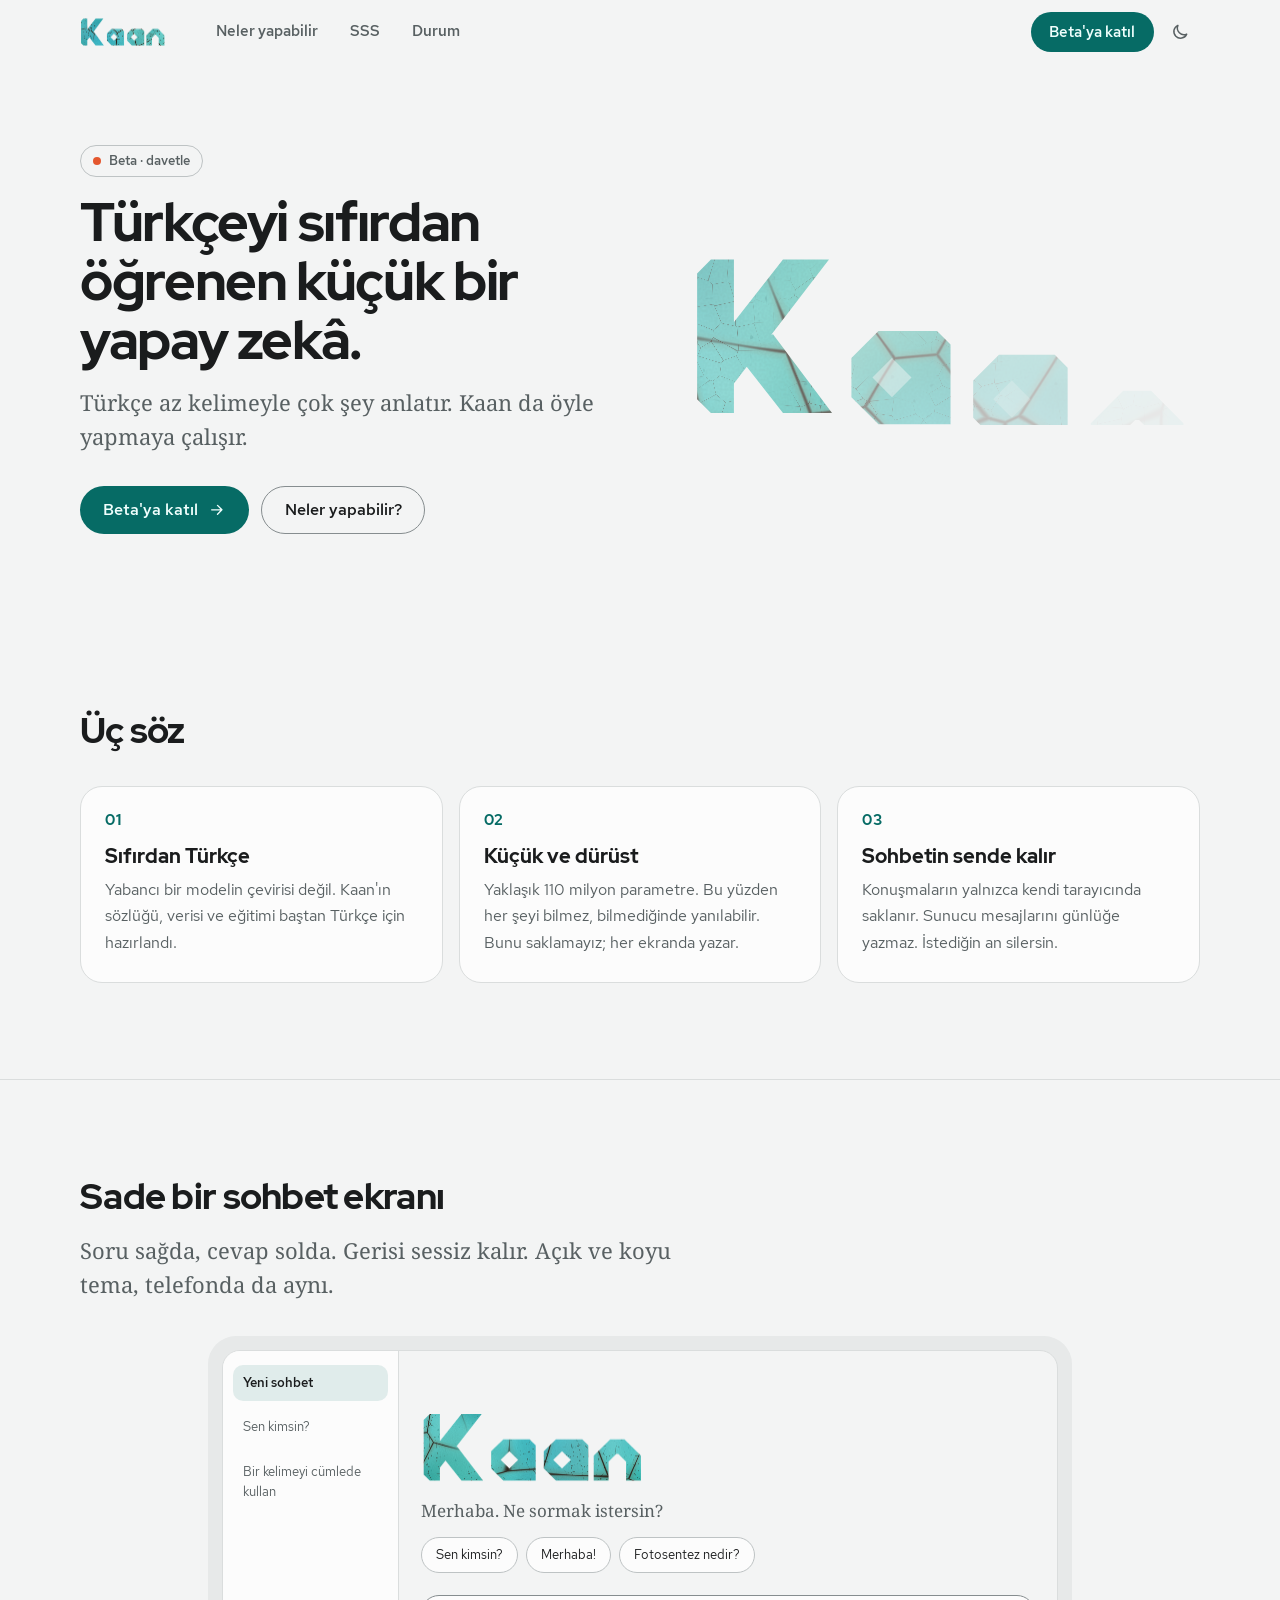
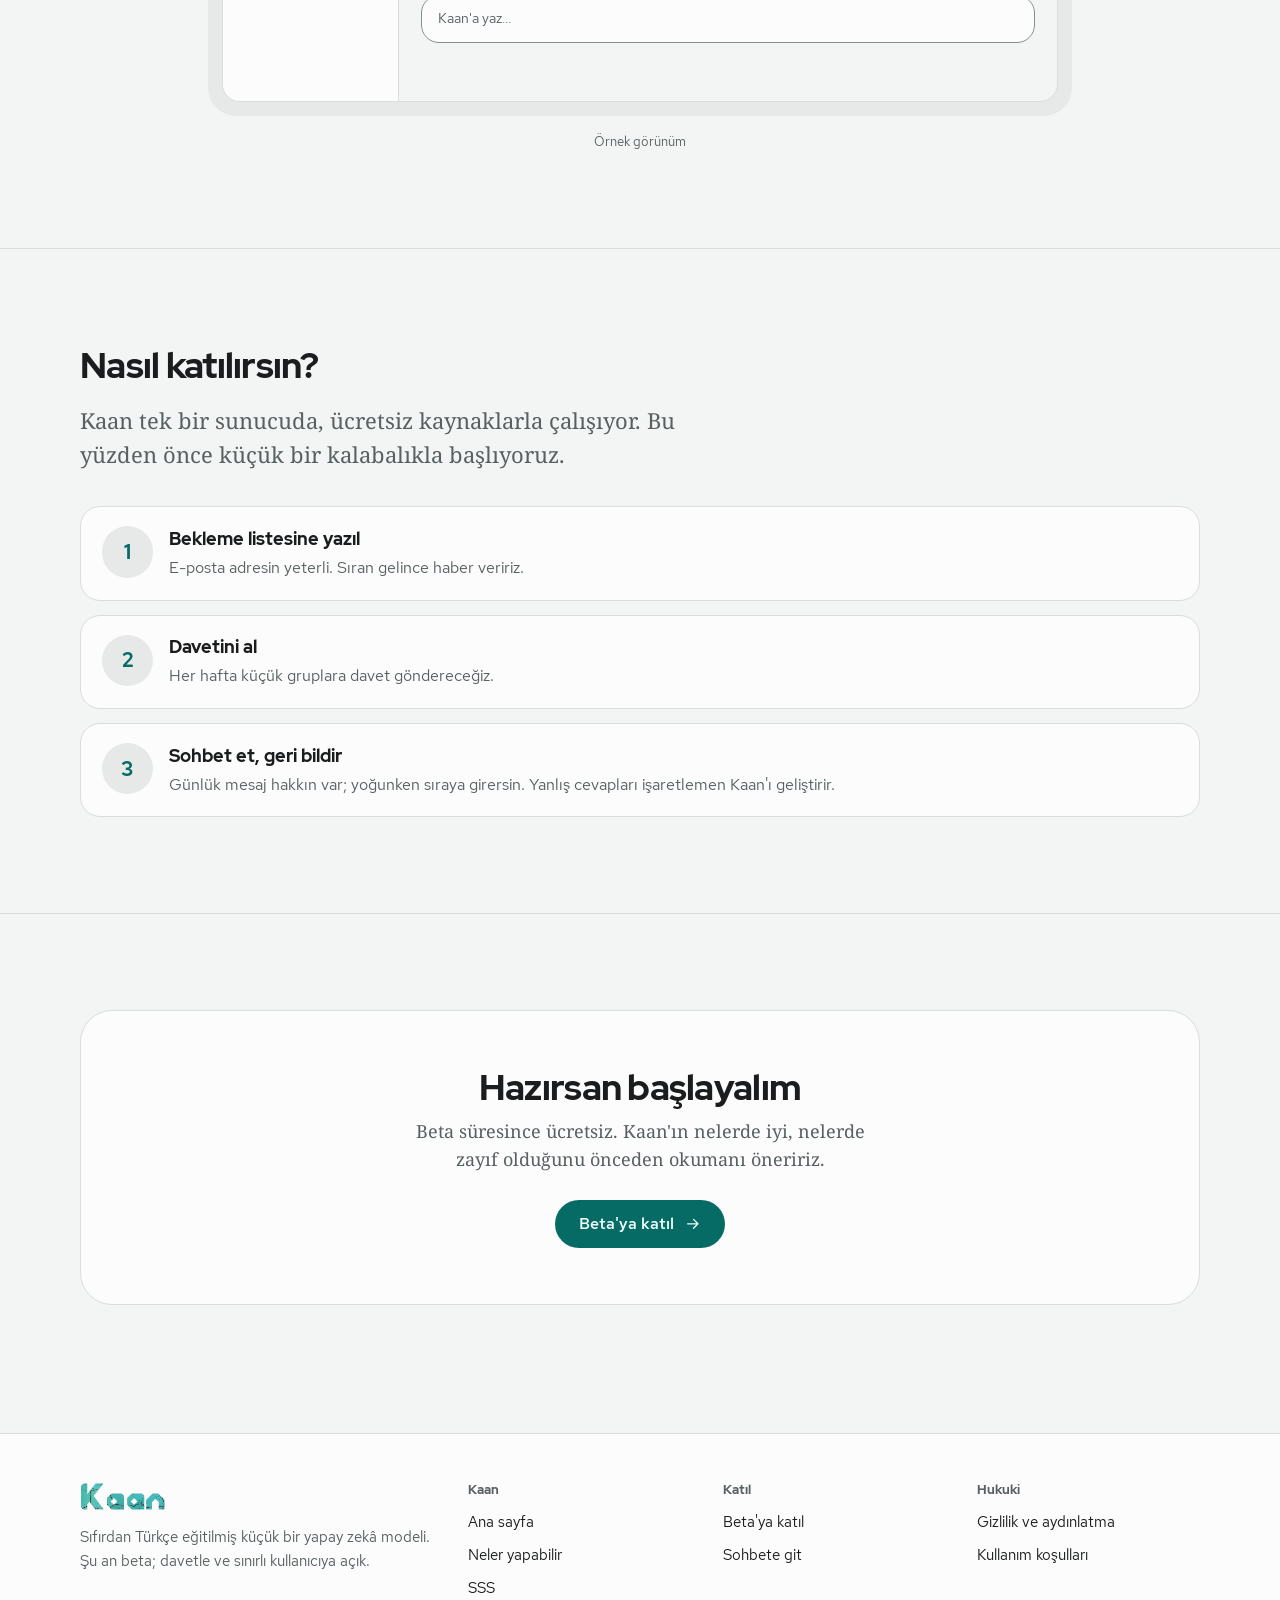
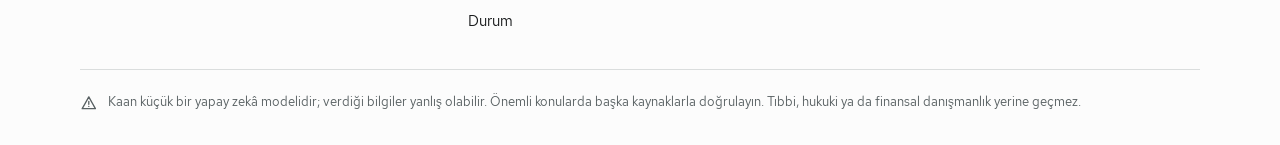
==== index.html @ 2fd599f1 "Kaan tanıtım sitesi: ilk yayın (beta)" ====
<!doctype html>
<html lang="tr" data-tema="sistem">
<head>
  <meta charset="utf-8">
  <meta http-equiv="Content-Security-Policy" content="default-src 'self'; connect-src 'self'; img-src 'self' data:; style-src 'self' 'unsafe-inline'">
  <meta name="viewport" content="width=device-width, initial-scale=1, viewport-fit=cover">
  <meta name="color-scheme" content="light dark">
  <meta name="description" content="Kaan: sıfırdan Türkçe eğitilmiş küçük bir yapay zekâ modeli. Şu an beta; davetle ve sınırlı kullanıcıya açık.">
  <title>Kaan — Türkçe yapay zekâ (beta)</title>
  <link rel="icon" href="favicon.svg" type="image/svg+xml">
  <meta name="theme-color" content="#F3F4F4" media="(prefers-color-scheme: light)">
  <meta name="theme-color" content="#17181A" media="(prefers-color-scheme: dark)">
  <link rel="stylesheet" href="yazi.css?v=20261015094214">
  <link rel="stylesheet" href="tokenlar.css?v=20261015094214">
  <link rel="stylesheet" href="taban.css?v=20261015094214">
  <link rel="stylesheet" href="bilesenler.css?v=20261015094214">
  <link rel="stylesheet" href="hareket.css?v=20261015094214">
  <link rel="stylesheet" href="site.css?v=20261015094214">
  <script src="tema-erken.js?v=20261015094214"></script>
  <script type="module" src="site.js?v=20261015094214"></script>
</head>
<body data-sayfa="ana">
  <svg width="0" height="0" style="position:absolute" aria-hidden="true" focusable="false">
    <defs>
      <symbol id="i-ay" viewBox="0 0 24 24"><path d="M20 14.5A8 8 0 0 1 9.5 4a8 8 0 1 0 10.5 10.5z"/></symbol>
      <symbol id="i-gun" viewBox="0 0 24 24"><circle cx="12" cy="12" r="4"/><path d="M12 3v2M12 19v2M3 12h2M19 12h2M5.6 5.6l1.4 1.4M17 17l1.4 1.4M18.4 5.6L17 7M7 17l-1.4 1.4"/></symbol>
      <symbol id="i-menu" viewBox="0 0 24 24"><path d="M4 7h16M4 12h16M4 17h16"/></symbol>
      <symbol id="i-tik" viewBox="0 0 24 24"><path d="M5 12.5l4.5 4.5L19 7.5"/></symbol>
      <symbol id="i-ok" viewBox="0 0 24 24"><path d="M5 12h14M13 6l6 6-6 6"/></symbol>
      <symbol id="i-uyari" viewBox="0 0 24 24"><path d="M12 4l9 16H3z"/><path d="M12 10v4M12 17h.01"/></symbol>
      <symbol id="i-bilgi" viewBox="0 0 24 24"><circle cx="12" cy="12" r="9"/><path d="M12 11v5M12 8h.01"/></symbol>
    </defs>
  </svg>
  <a class="atla" href="#icerik">İçeriğe geç</a>

  <header class="site-ust" id="site_ust">
    <div class="site-ic site-ust-ic">
      <a class="site-marka" href="./" aria-label="Kaan — ana sayfa"><span id="marka_yazi" class="site-marka-yazi"></span></a>
      <nav class="site-nav" aria-label="Ana gezinme">
        <a href="sinirlar.html">Neler yapabilir</a>
        <a href="sss.html">SSS</a>
        <a href="durum.html">Durum</a>
      </nav>
      <div class="site-sag">
        <a class="dugme dugme-kucuk" href="beta.html">Beta'ya katıl</a>
        <button type="button" class="simge-dugme" id="tema_dugme" aria-label="Temayı değiştir" title="Temayı değiştir">
          <svg class="simge tema-ay" aria-hidden="true"><use href="#i-ay"/></svg>
          <svg class="simge tema-gun" aria-hidden="true"><use href="#i-gun"/></svg>
        </button>
        <button type="button" class="simge-dugme site-menu-dugme" id="site_menu" aria-label="Menü" aria-haspopup="menu" aria-expanded="false"><svg class="simge" aria-hidden="true"><use href="#i-menu"/></svg></button>
      </div>
    </div>
  </header>

  <main id="icerik" class="site-ana">
    <section class="kahraman">
      <div class="site-ic kahraman-ic">
        <div class="kahraman-metin">
          <span class="ust-etiket"><span class="nokta"></span>Beta · davetle</span>
          <h1 class="buyuk">Türkçeyi sıfırdan öğrenen küçük bir yapay zekâ.</h1>
          <p class="giris">Türkçe az kelimeyle çok şey anlatır. Kaan da öyle yapmaya çalışır.</p>
          <div class="kahraman-dugmeler">
            <a class="dugme" href="beta.html">Beta'ya katıl <svg class="simge" aria-hidden="true"><use href="#i-ok"/></svg></a>
            <a class="dugme dugme-cerceve" href="sinirlar.html">Neler yapabilir?</a>
          </div>
          <p class="durum-hap" id="durum_hap" hidden><span class="durum-nokta" data-durum="hazir"></span><span></span></p>
        </div>
        <div class="kahraman-logo" id="kahraman_logo"></div>
      </div>
    </section>

    <section class="bolum" aria-labelledby="sozler">
      <div class="site-ic">
        <div class="bolum-baslik gizli-basla"><h2 class="orta" id="sozler">Üç söz</h2></div>
        <div class="kart-izgara">
          <article class="kart gizli-basla"><span class="kart-no">01</span><h3>Sıfırdan Türkçe</h3><p>Yabancı bir modelin çevirisi değil. Kaan'ın sözlüğü, verisi ve eğitimi baştan Türkçe için hazırlandı.</p></article>
          <article class="kart gizli-basla"><span class="kart-no">02</span><h3>Küçük ve dürüst</h3><p>Yaklaşık 110 milyon parametre. Bu yüzden her şeyi bilmez, bilmediğinde yanılabilir. Bunu saklamayız; her ekranda yazar.</p></article>
          <article class="kart gizli-basla"><span class="kart-no">03</span><h3>Sohbetin sende kalır</h3><p>Konuşmaların yalnızca kendi tarayıcında saklanır. Sunucu mesajlarını günlüğe yazmaz. İstediğin an silersin.</p></article>
        </div>
      </div>
    </section>

    <section class="bolum" aria-labelledby="gorunum">
      <div class="site-ic">
        <div class="bolum-baslik gizli-basla"><h2 class="orta" id="gorunum">Sade bir sohbet ekranı</h2><p class="giris">Soru sağda, cevap solda. Gerisi sessiz kalır. Açık ve koyu tema, telefonda da aynı.</p></div>
        <div class="onizleme gizli-basla" role="img" aria-label="Kaan uygulamasının açılış ekranı: Kaan yazısı, 'Merhaba. Ne sormak istersin?' ve örnek sorular">
          <div class="onizleme-ic" aria-hidden="true">
            <div class="onizleme-yan"><span class="secili">Yeni sohbet</span><span>Sen kimsin?</span><span>Bir kelimeyi cümlede kullan</span></div>
            <div class="onizleme-ana">
              <div class="onizleme-logo" id="onizleme_logo"></div>
              <p>Merhaba. Ne sormak istersin?</p>
              <div class="cip-sira"><span class="cip">Sen kimsin?</span><span class="cip">Merhaba!</span><span class="cip">Fotosentez nedir?</span></div>
              <div class="onizleme-yazi">Kaan'a yaz…</div>
            </div>
          </div>
        </div>
        <p class="not-kucuk">Örnek görünüm</p>
      </div>
    </section>

    <section class="bolum" aria-labelledby="nasil">
      <div class="site-ic">
        <div class="bolum-baslik gizli-basla"><h2 class="orta" id="nasil">Nasıl katılırsın?</h2><p class="giris">Kaan tek bir sunucuda, ücretsiz kaynaklarla çalışıyor. Bu yüzden önce küçük bir kalabalıkla başlıyoruz.</p></div>
        <ol class="adimlar">
          <li class="adim gizli-basla"><div><h3>Bekleme listesine yazıl</h3><p>E-posta adresin yeterli. Sıran gelince haber veririz.</p></div></li>
          <li class="adim gizli-basla"><div><h3>Davetini al</h3><p>Her hafta küçük gruplara davet göndereceğiz.</p></div></li>
          <li class="adim gizli-basla"><div><h3>Sohbet et, geri bildir</h3><p>Günlük mesaj hakkın var; yoğunken sıraya girersin. Yanlış cevapları işaretlemen Kaan'ı geliştirir.</p></div></li>
        </ol>
      </div>
    </section>

    <section class="bolum">
      <div class="site-ic">
        <div class="cagri gizli-basla">
          <h2 class="orta">Hazırsan başlayalım</h2>
          <p>Beta süresince ücretsiz. Kaan'ın nelerde iyi, nelerde zayıf olduğunu önceden okumanı öneririz.</p>
          <a class="dugme" href="beta.html">Beta'ya katıl <svg class="simge" aria-hidden="true"><use href="#i-ok"/></svg></a>
        </div>
      </div>
    </section>
  </main>

  <footer class="site-alt">
    <div class="site-ic">
      <div class="site-alt-izgara">
        <div class="site-alt-marka">
          <span id="alt_marka_yazi" class="site-marka-yazi"></span>
          <p>Sıfırdan Türkçe eğitilmiş küçük bir yapay zekâ modeli. Şu an beta; davetle ve sınırlı kullanıcıya açık.</p>
        </div>
        <nav aria-label="Kaan"><h2>Kaan</h2><ul>
          <li><a href="./">Ana sayfa</a></li><li><a href="sinirlar.html">Neler yapabilir</a></li><li><a href="sss.html">SSS</a></li><li><a href="durum.html">Durum</a></li>
        </ul></nav>
        <nav aria-label="Katıl"><h2>Katıl</h2><ul>
          <li><a href="beta.html">Beta'ya katıl</a></li><li><a href="beta.html" data-uygulama>Sohbete git</a></li>
        </ul></nav>
        <nav aria-label="Hukuki"><h2>Hukuki</h2><ul>
          <li><a href="gizlilik.html">Gizlilik ve aydınlatma</a></li><li><a href="kosullar.html">Kullanım koşulları</a></li>
        </ul></nav>
      </div>
      <p class="site-uyari"><svg class="simge" aria-hidden="true"><use href="#i-uyari"/></svg><span>Kaan küçük bir yapay zekâ modelidir; verdiği bilgiler yanlış olabilir. Önemli konularda başka kaynaklarla doğrulayın. Tıbbi, hukuki ya da finansal danışmanlık yerine geçmez.</span></p>
    </div>
  </footer>
  <noscript><p style="padding:1rem;text-align:center">Bazı özellikler için JavaScript gerekir.</p></noscript>
</body>
</html>
---- yazi.css ----
/* Yerel yazı tipleri (harici kaynak yok). Hepsi SIL Open Font License; Türkçe harfler (ğ ı ş İ Ş Ğ ç ö ü â) tam desteklenir. Noto Serif, Latin + Latin-Ek-A kümesine küçültülmüştür (811 KB → 28 KB). */
@font-face{font-family:"Kaan Metin";src:url("RedHatText-Regular.woff2") format("woff2");font-weight:400;font-style:normal;font-display:swap}
@font-face{font-family:"Kaan Metin";src:url("RedHatText-Medium.woff2") format("woff2");font-weight:500 600;font-style:normal;font-display:swap}
@font-face{font-family:"Kaan Baslik";src:url("RedHatDisplay-Medium.woff2") format("woff2");font-weight:400 500;font-style:normal;font-display:swap}
@font-face{font-family:"Kaan Baslik";src:url("RedHatDisplay-Bold.woff2") format("woff2");font-weight:600 800;font-style:normal;font-display:swap}
@font-face{font-family:"Kaan Yazi";src:url("NotoSerif-Latin-Degisken.woff2") format("woff2");font-weight:400 700;font-style:normal;font-display:swap}
---- tokenlar.css ----
/* Tasarım belirteçleri: "Firuze" paleti (açık ve koyu: nötr pastel gri; firuze yalnızca vurgu ve taşta), yazı tipleri, hareket eğrileri. Renkler yalnızca burada tanımlanır.
   Esin: firuze taşı (turkuaz zemin, kahverengi matris damarı) ve gümüş işçiliği. */
:root {
  color-scheme: light;
  /* Açık tema — nötr pastel gri (koyu temayla aynı dil); firuze yalnızca vurgu ve taşta */
  --zemin: #F3F4F4;
  --yuzey: #FCFCFC;
  --yuzey-2: #E7E9E9;
  --murekkep: #1A1C1D;
  --murekkep-2: #586062;
  --cizgi: #DADDDD;
  --cizgi-guclu: #BEC3C4;
  --sinir: #868D8F; /* girdi kenarlığı: ≥3:1 (WCAG 1.4.11) */
  --vurgu: #066B65;
  --vurgu-ustu: #F0FFFD;
  --mercan: #E4572E;
  --hata: #B3361A;
  --tamam: #1F8A5B;
  --matris: #4A3322;
  --perde: rgba(0, 0, 0, 0.4);
  --golge: 0 1px 2px rgba(0, 0, 0, 0.06), 0 10px 30px rgba(0, 0, 0, 0.09);
  --tas-ustu: #03201E; /* taş üzerindeki simge rengi */

  --yazi-arayuz: "Kaan Metin", system-ui, -apple-system, "Segoe UI", sans-serif;
  --yazi-baslik: "Kaan Baslik", "Kaan Metin", system-ui, sans-serif;
  --yazi-yazi: "Kaan Yazi", "Noto Serif", Georgia, "Times New Roman", serif;

  --ease-cikis: cubic-bezier(0.2, 0.8, 0.2, 1);
  --ease-yay: cubic-bezier(0.34, 1.56, 0.64, 1);
  --ease-yumusak: cubic-bezier(0.45, 0, 0.2, 1);
  --sure-hizli: 0.18s;
  --sure: 0.35s;
  --sure-yavas: 0.7s;

  --kenar-genislik: 18rem;
  --sutun: 46rem;
}

/* Koyu tema — "gece": firuze gecesi; sistem koyuysa ve elle "açık" seçilmediyse */
@media (prefers-color-scheme: dark) {
  :root:not([data-tema="acik"]) {
    color-scheme: dark;
    --zemin: #17181A;
    --yuzey: #1F2123;
    --yuzey-2: #292C2E;
    --murekkep: #ECEFEF;
    --murekkep-2: #A2A8AB;
    --cizgi: #2D3032;
    --cizgi-guclu: #404447;
    --sinir: #6F767A;
    --vurgu: #4FD0BF;
    --vurgu-ustu: #06201D;
    --mercan: #FF7A55;
    --hata: #FF8F6D;
    --tamam: #5CCB8A;
    --perde: rgba(0, 0, 0, 0.6);
    --golge: 0 1px 2px rgba(0, 0, 0, 0.35), 0 12px 34px rgba(0, 0, 0, 0.5);
  }
}

/* Koyu tema — elle seçildiğinde */
:root[data-tema="koyu"] {
  color-scheme: dark;
  --zemin: #17181A;
  --yuzey: #1F2123;
  --yuzey-2: #292C2E;
  --murekkep: #ECEFEF;
  --murekkep-2: #A2A8AB;
  --cizgi: #2D3032;
  --cizgi-guclu: #404447;
  --sinir: #6F767A;
  --vurgu: #4FD0BF;
  --vurgu-ustu: #06201D;
  --mercan: #FF7A55;
  --hata: #FF8F6D;
  --tamam: #5CCB8A;
  --perde: rgba(0, 0, 0, 0.6);
  --golge: 0 1px 2px rgba(0, 0, 0, 0.35), 0 12px 34px rgba(0, 0, 0, 0.5);
}
---- taban.css ----
/* Taban: sıfırlama, tipografi, odak halkası, ortak küçük parçalar (simge, düğme, durum noktası). */
*, *::before, *::after { box-sizing: border-box; }

html { height: 100%; -webkit-text-size-adjust: 100%; }
body {
  margin: 0;
  height: 100%;
  overflow: hidden;
  background: var(--zemin);
  color: var(--murekkep);
  font: 400 1rem/1.55 var(--yazi-arayuz);
  -webkit-font-smoothing: antialiased;
  text-rendering: optimizeLegibility;
  transition: background-color var(--sure) var(--ease-yumusak), color var(--sure) var(--ease-yumusak);
}

h1, h2, h3, p, ul, dl, dd, fieldset { margin: 0; padding: 0; }
ul { list-style: none; }
fieldset { border: 0; min-width: 0; }
button, input, textarea { font: inherit; color: inherit; }
button { cursor: pointer; background: none; border: 0; padding: 0; -webkit-tap-highlight-color: transparent; }
[hidden] { display: none !important; }

::selection { background: color-mix(in srgb, var(--vurgu) 28%, transparent); }

/* Odak halkası her etkileşimli öğede görünür (klavye kullanıcıları için) */
:focus-visible {
  outline: 2px solid var(--vurgu);
  outline-offset: 2px;
  border-radius: 8px;
}
textarea:focus-visible, input[type="search"]:focus-visible { outline: none; }

.atla {
  position: absolute; left: 16px; top: -48px; z-index: 100;
  background: var(--vurgu); color: var(--vurgu-ustu);
  padding: 8px 14px; border-radius: 10px; text-decoration: none; font-weight: 500;
  transition: top var(--sure) var(--ease-cikis);
}
.atla:focus { top: 12px; }

/* Simgeler */
.simge {
  width: 1.25rem; height: 1.25rem; flex: none;
  fill: none; stroke: currentColor; stroke-width: 1.8; stroke-linecap: round; stroke-linejoin: round;
}

/* Düğmeler */
.simge-dugme {
  width: 2.5rem; height: 2.5rem; flex: none;
  display: inline-grid; place-items: center;
  border-radius: 12px; color: var(--murekkep-2);
  transition: background-color var(--sure-hizli), color var(--sure-hizli), transform var(--sure) var(--ease-yay);
}
.simge-dugme:hover { background: var(--yuzey-2); color: var(--murekkep); }
.simge-dugme:active { transform: scale(0.92); }
.simge-dugme.kucuk { width: 2rem; height: 2rem; border-radius: 10px; }
.simge-dugme.kucuk .simge { width: 1.1rem; height: 1.1rem; }

.metin-dugme {
  display: inline-flex; align-items: center; gap: 0.4rem;
  min-height: 2.5rem; padding: 0 0.85rem; border-radius: 12px;
  color: var(--murekkep-2); font-weight: 500; font-size: 0.875rem;
  transition: background-color var(--sure-hizli), color var(--sure-hizli), transform var(--sure) var(--ease-yay);
}
.metin-dugme:hover { background: var(--yuzey-2); color: var(--murekkep); }
.metin-dugme:active { transform: scale(0.96); }
.metin-dugme.tehlike:hover { color: var(--hata); background: color-mix(in srgb, var(--hata) 10%, transparent); }
.metin-dugme .simge { width: 1.1rem; height: 1.1rem; }

/* Durum noktası: kontrol / hazir / mesgul / yukleniyor / kapali */
.durum-nokta {
  width: 0.5rem; height: 0.5rem; border-radius: 50%; flex: none;
  background: var(--murekkep-2);
  transition: background-color var(--sure);
}
.durum-nokta[data-durum="hazir"] { background: var(--tamam); animation: nabiz 2.8s ease-in-out infinite; }
.durum-nokta[data-durum="mesgul"] { background: var(--mercan); animation: nabiz 1.2s ease-in-out infinite; }
.durum-nokta[data-durum="yukleniyor"], .durum-nokta[data-durum="kontrol"] { background: var(--vurgu); animation: nabiz 1.2s ease-in-out infinite; }
.durum-nokta[data-durum="kapali"] { background: var(--hata); }

.sr-only { position: absolute; width: 1px; height: 1px; margin: -1px; padding: 0; overflow: hidden; clip: rect(0 0 0 0); white-space: nowrap; border: 0; }

/* Kaan yazısı ve K simgesi: taş dolgulu canvas (js/tas.js); hazır olunca yumuşakça belirir */
.kaan-yazi, .isaret { display: block; flex: none; }
.kaan-yazi { width: 100%; height: auto; }
.tas { opacity: 0; transition: opacity 0.9s var(--ease-yumusak); }
.tas[data-hazir] { opacity: 1; }
.isaret[data-durum="hata"] { animation: salla 0.5s var(--ease-cikis) 1; }
---- bilesenler.css ----
/* Bileşenler: yerleşim, kenar çubuğu, üst çubuk, yazılı sayfa (mesajlar), yazı alanı, ayarlar, açılış katmanı. */

/* ---------- Yerleşim ---------- */
.uygulama {
  display: grid;
  grid-template-columns: var(--kenar-genislik) minmax(0, 1fr);
  height: 100dvh;
  transition: grid-template-columns 0.5s var(--ease-cikis);
}
.uygulama[data-kenar="kapali"] { grid-template-columns: 0 minmax(0, 1fr); }

.ana {
  position: relative;
  display: grid;
  grid-template-rows: auto auto minmax(0, 1fr) auto;
  min-width: 0;
  height: 100dvh;
}

/* ---------- Kenar çubuğu ---------- */
.kenar {
  min-width: 0;
  overflow: hidden;
  background: var(--yuzey);
  border-right: 1px solid var(--cizgi);
  transition: background-color var(--sure), border-color var(--sure), transform 0.5s var(--ease-cikis);
}
.kenar-ic {
  width: var(--kenar-genislik);
  height: 100dvh;
  display: flex;
  flex-direction: column;
  gap: 12px;
  padding: 14px 12px 10px;
}
.kenar-ust { display: flex; align-items: center; justify-content: space-between; padding: 0 4px 0 6px; }
.marka { display: flex; align-items: center; }
.marka-yazi { display: block; width: 4.9rem; }
.marka:hover .kaan-yazi .doku { animation-duration: 7s; }
.kenar-kapat { display: none; }

.yeni-sohbet {
  display: flex; align-items: center; gap: 10px;
  min-height: 2.75rem; padding: 0 14px;
  border: 1px solid var(--cizgi-guclu); border-radius: 14px;
  font-weight: 500; color: var(--murekkep);
  transition: background-color var(--sure-hizli), border-color var(--sure-hizli), transform var(--sure) var(--ease-yay);
}
.yeni-sohbet .simge { color: var(--vurgu); transition: transform var(--sure) var(--ease-yay); }
.yeni-sohbet:hover { background: var(--yuzey-2); border-color: var(--vurgu); }
.yeni-sohbet:hover .simge { transform: rotate(90deg); }
.yeni-sohbet:active { transform: scale(0.97); }

.arama {
  display: flex; align-items: center; gap: 8px; padding: 0 12px; min-height: 2.5rem;
  background: var(--yuzey-2); border: 1px solid var(--sinir); border-radius: 12px;
  color: var(--murekkep-2);
  transition: border-color var(--sure-hizli), background-color var(--sure);
}
.arama:focus-within { border-color: var(--vurgu); background: var(--yuzey); }
.arama input { flex: 1; min-width: 0; border: 0; background: transparent; outline: none; font-size: 0.9375rem; color: var(--murekkep); }
.arama input::placeholder { color: var(--murekkep-2); }
.arama input::-webkit-search-cancel-button { display: none; }

.liste-kap { flex: 1; min-height: 0; overflow-y: auto; margin: 0 -6px; padding: 0 6px; scrollbar-width: thin; scrollbar-color: var(--cizgi-guclu) transparent; }
.sohbet-listesi { position: relative; padding-bottom: 8px; }
.liste-bos { padding: 16px 8px; color: var(--murekkep-2); font-size: 0.9rem; }

.etkin-isaretci {
  position: absolute; left: -6px; top: 0; width: 3px; height: 0; border-radius: 3px;
  background: var(--vurgu); opacity: 0;
  transition: transform 0.55s var(--ease-yay), height 0.4s var(--ease-cikis), opacity var(--sure);
}
.etkin-isaretci[data-gorunur] { opacity: 1; }

.grup-etiket { padding: 14px 10px 4px; font: 500 0.75rem/1.2 var(--yazi-arayuz); color: var(--murekkep-2); }
.sohbet-ogesi {
  position: relative; display: flex; align-items: center; border-radius: 12px;
  transition: background-color var(--sure-hizli);
}
.sohbet-ogesi:hover, .sohbet-ogesi:focus-within { background: var(--yuzey-2); }
.sohbet-ogesi[data-etkin] { background: color-mix(in srgb, var(--vurgu) 11%, transparent); }
.sohbet-ac {
  flex: 1; min-width: 0; text-align: left; min-height: 2.5rem; padding: 0 10px; border-radius: 12px;
  display: flex; align-items: center; font-size: 0.9375rem; color: var(--murekkep);
}
.sohbet-baslik { overflow: hidden; text-overflow: ellipsis; white-space: nowrap; }
.sohbet-ogesi[data-etkin] .sohbet-baslik { font-weight: 500; }
.sohbet-ogesi input.yeniden-ad {
  flex: 1; min-width: 0; margin: 4px 6px; min-height: 2rem; padding: 0 8px; border-radius: 9px;
  border: 1px solid var(--vurgu); background: var(--yuzey); outline: none; font-size: 0.9375rem;
}

.kenar-alt { display: flex; align-items: center; gap: 6px; padding: 8px 4px 0 8px; border-top: 1px solid var(--cizgi); }
.model-ozet { flex: 1; min-width: 0; display: flex; align-items: center; gap: 8px; font-size: 0.8125rem; color: var(--murekkep-2); }
.model-ozet-metin { overflow: hidden; text-overflow: ellipsis; white-space: nowrap; }

/* ---------- Üst çubuk ---------- */
.ust {
  display: flex; align-items: center; gap: 6px; min-height: 3.5rem; padding: 8px 12px;
  border-bottom: 1px solid transparent;
  transition: border-color var(--sure);
}
.ust[data-kaydi] { border-bottom-color: var(--cizgi); }
.ust-baslik {
  flex: 1; min-width: 0; padding: 0 6px;
  font: 500 1.0625rem/1.3 var(--yazi-baslik);
  white-space: nowrap; overflow: hidden; text-overflow: ellipsis;
}
.durum-rozet {
  display: inline-flex; align-items: center; gap: 8px; flex: none;
  padding: 4px 12px; border: 1px solid var(--cizgi); border-radius: 999px;
  font-size: 0.8125rem; color: var(--murekkep-2);
  transition: border-color var(--sure), color var(--sure);
}
.durum-rozet[data-durum="kapali"] { color: var(--hata); border-color: color-mix(in srgb, var(--hata) 45%, transparent); }

#tema_dugme { position: relative; }
#tema_dugme .simge { grid-area: 1 / 1; transition: opacity var(--sure), transform 0.6s var(--ease-yay); }
.tema-gun { opacity: 0; transform: rotate(-90deg) scale(0.4); }
@media (prefers-color-scheme: dark) {
  :root:not([data-tema="acik"]) .tema-ay { opacity: 0; transform: rotate(90deg) scale(0.4); }
  :root:not([data-tema="acik"]) .tema-gun { opacity: 1; transform: none; }
}
:root[data-tema="koyu"] .tema-ay { opacity: 0; transform: rotate(90deg) scale(0.4); }
:root[data-tema="koyu"] .tema-gun { opacity: 1; transform: none; }

/* ---------- Bağlantı şeridi ---------- */
.serit { display: grid; grid-template-rows: 0fr; transition: grid-template-rows var(--sure) var(--ease-cikis); }
.serit[data-acik] { grid-template-rows: 1fr; }
.serit-ic { min-height: 0; overflow: hidden; }
.serit-govde {
  display: flex; align-items: center; gap: 10px; padding: 10px 16px;
  background: color-mix(in srgb, var(--mercan) 13%, var(--yuzey));
  border-block: 1px solid color-mix(in srgb, var(--mercan) 35%, transparent);
  font-size: 0.9rem;
}
.serit-govde .simge { color: var(--hata); }
.serit-govde #serit_yazi { flex: 1; min-width: 0; }

/* ---------- Sayfa ---------- */
.sayfa-kap { position: relative; min-height: 0; }
.sayfa {
  height: 100%; overflow-y: auto; overflow-x: hidden; padding: 0 16px; outline: none;
  overscroll-behavior: contain; scrollbar-width: thin; scrollbar-color: var(--cizgi-guclu) transparent;
}
.sayfa-ic { position: relative; max-width: var(--sutun); margin: 0 auto; min-height: 100%; display: flex; flex-direction: column; padding: 8px 0 28px; }

.alta-git {
  position: absolute; left: 50%; bottom: 12px; transform: translateX(-50%);
  display: inline-flex; align-items: center; gap: 6px; min-height: 2.5rem; padding: 0 16px 0 12px;
  border-radius: 999px; background: var(--yuzey); border: 1px solid var(--cizgi-guclu);
  box-shadow: var(--golge); font-size: 0.875rem; font-weight: 500; color: var(--murekkep);
}
.alta-git .simge { width: 1.05rem; height: 1.05rem; color: var(--vurgu); }
.alta-git:hover { border-color: var(--vurgu); }

/* ---------- Boş sohbet ---------- */
.bos { flex: 1; display: flex; flex-direction: column; justify-content: center; padding: 2rem 0 3rem; }
.bos-yazi { width: min(94%, 31rem); margin: 0 0 1.3rem -0.3rem; }
.bos-alt { margin: 0.4rem 0 1.6rem; font: 400 1.25rem/1.4 var(--yazi-yazi); color: var(--murekkep-2); }
.oneriler { display: flex; flex-wrap: wrap; gap: 0.6rem; }
.oneri {
  text-align: left; padding: 0.55rem 1rem; border-radius: 999px;
  background: var(--yuzey); border: 1px solid var(--cizgi-guclu);
  font-size: 0.9375rem; line-height: 1.4; color: var(--murekkep);
  transition: border-color var(--sure-hizli), background-color var(--sure-hizli), color var(--sure-hizli), transform var(--sure) var(--ease-yay);
}
.oneri:hover { border-color: var(--vurgu); color: var(--vurgu); transform: translateY(-2px); }
.oneri:active { transform: scale(0.96); }

/* ---------- Sohbet: sağda balonlu soru, solda etiketsiz serif cevap ---------- */
.mesaj-listesi { display: block; padding-top: 6px; }
.mesaj { position: relative; }
.mesaj-kullanici { display: flex; flex-direction: column; align-items: flex-end; margin: 26px 0 12px; }
.mesaj-kullanici:first-child { margin-top: 8px; }
.mesaj-asistan { margin: 4px 0 22px; }

.mesaj-metin { white-space: pre-wrap; overflow-wrap: anywhere; word-break: normal; }
.mesaj-kullanici .mesaj-metin {
  max-width: min(88%, 36rem); padding: 0.7rem 1.05rem; background: var(--yuzey-2); border-radius: 20px 20px 6px 20px;
  font-size: 1rem; line-height: 1.6; transition: background-color var(--sure);
}
.mesaj-asistan .mesaj-metin { font: 400 1.1875rem/1.78 var(--yazi-yazi); }

.mesaj-alt { display: flex; align-items: center; gap: 4px; min-height: 2rem; margin-top: 8px; }
.mesaj-alt .isaret { margin: 0 6px 0 2px; }
.etiket-durum { margin-right: 6px; font-size: 0.8125rem; color: var(--murekkep-2); }

.imlec {
  display: inline-block; width: 0.5em; height: 0.5em; margin-left: 0.15em; vertical-align: 0.04em;
  border-radius: 50%; background: var(--vurgu);
}

.mesaj-araclar { display: flex; flex-wrap: wrap; gap: 0; margin: 0; }
.mesaj-kullanici > .mesaj-araclar { justify-content: flex-end; margin-top: 4px; }
@media (hover: hover) {
  .mesaj-asistan:not([data-son]) .mesaj-araclar { opacity: 0; transition: opacity var(--sure); }
  .mesaj-asistan:hover .mesaj-araclar, .mesaj-asistan:focus-within .mesaj-araclar { opacity: 1; }
  .mesaj-kullanici > .mesaj-araclar { opacity: 0; transition: opacity var(--sure); }
  .mesaj-kullanici:hover > .mesaj-araclar, .mesaj-kullanici:focus-within > .mesaj-araclar { opacity: 1; }
}
.metin-dugme[data-kopyalandi] { color: var(--tamam); }

.mesaj-not { display: flex; align-items: center; gap: 0.5rem; flex-wrap: wrap; margin-top: 0.5rem; font-size: 0.875rem; color: var(--murekkep-2); }
.mesaj-not.hata { color: var(--hata); }
.mesaj-not .metin-dugme { min-height: 2.25rem; }
.geri-sayim { width: 100%; height: 3px; border-radius: 3px; background: var(--cizgi); overflow: hidden; }
.geri-sayim > i { display: block; height: 100%; background: var(--vurgu); transform-origin: left; }

/* Uçuş kopyası: örnek soru, sohbete uçarken */
.ucan { position: fixed; z-index: 70; margin: 0; pointer-events: none; transform-origin: 0 0; white-space: pre-wrap; font-size: 0.9375rem; line-height: 1.4; color: var(--vurgu); }

/* ---------- Yazı alanı ---------- */
.yazi-alani { padding: 8px 16px calc(12px + env(safe-area-inset-bottom)); }
.yazi-kutu { max-width: var(--sutun); margin: 0 auto; }
.yazi-alan {
  position: relative; display: flex; flex-direction: column; gap: 2px; padding: 14px 10px 10px 18px;
  background: var(--yuzey); border: 1px solid var(--sinir); border-radius: 26px;
  box-shadow: 0 1px 2px rgba(0, 0, 0, 0.04);
  transition: border-color var(--sure-hizli), box-shadow var(--sure), background-color var(--sure);
}
.yazi-alan:focus-within { border-color: var(--vurgu); box-shadow: 0 0 0 3px color-mix(in srgb, var(--vurgu) 24%, transparent); }
.yazi-alan textarea {
  display: block; width: 100%; max-height: 11rem; min-height: 2.6rem; padding: 0 8px 0 0; margin: 0;
  border: 0; background: transparent; outline: none; resize: none; font-size: 1rem; line-height: 1.55;
  transition: height 0.2s var(--ease-cikis);
}
.yazi-alan textarea::placeholder { color: var(--murekkep-2); }
.yazi-arac { display: flex; align-items: center; justify-content: space-between; gap: 8px; }

.gonder {
  position: relative; display: grid; place-items: center; flex: none;
  width: 2.5rem; height: 2.5rem; border-radius: 50%;
  overflow: hidden; background: var(--vurgu); color: var(--tas-ustu);
  transition: transform var(--sure) var(--ease-yay), opacity var(--sure), background-color var(--sure), color var(--sure);
}
.gonder:hover { transform: scale(1.06); }
.gonder:active { transform: scale(0.92); }
.tas-yuzey { position: absolute; inset: 0; width: 100%; height: 100%; border-radius: 50%; }
.gonder .simge { position: relative; z-index: 1; grid-area: 1 / 1; transition: opacity 0.25s, transform 0.45s var(--ease-yay); }
.gonder .sim-durdur { opacity: 0; transform: scale(0.4) rotate(-90deg); }
.gonder[aria-disabled="true"]:not([data-mod="durdur"]) { opacity: 0.38; transform: scale(0.9); cursor: default; }
.gonder[data-mod="durdur"] { background: var(--murekkep); color: var(--zemin); }
.gonder[data-mod="durdur"] .sim-gonder { opacity: 0; transform: scale(0.4) rotate(90deg); }
.gonder[data-mod="durdur"] .sim-durdur { opacity: 1; transform: none; }
.gonder[data-mod="durdur"]::after {
  content: ""; position: absolute; inset: -2px; border-radius: 50%;
  border: 2px solid var(--vurgu); animation: halka 1.6s var(--ease-cikis) infinite;
}

.yazi-alt { display: flex; align-items: flex-start; justify-content: space-between; gap: 12px; padding: 8px 10px 0; }
.uyari { font-size: 0.8125rem; line-height: 1.5; color: var(--murekkep-2); }
.sayac { font-size: 0.75rem; line-height: 1.5; color: var(--murekkep-2); font-variant-numeric: tabular-nums; white-space: nowrap; }
.sayac[data-sinir] { color: var(--hata); font-weight: 500; }

/* ---------- Açılış katmanı ---------- */
.acilis {
  position: fixed; inset: 0; z-index: 60; display: grid; place-items: center;
  background: var(--zemin);
  transition: opacity 0.7s var(--ease-yumusak), visibility 0.7s, transform 0.7s var(--ease-cikis);
}
.acilis[data-gizli] { opacity: 0; visibility: hidden; transform: scale(1.04); pointer-events: none; }
.acilis-ic { display: grid; justify-items: center; gap: 1.1rem; padding: 0 16px; text-align: center; }
.acilis-isaret { position: relative; width: min(80vw, 27rem); }
.acilis-isaret canvas { position: absolute; left: 0; top: 0; transform-origin: 0 0; }
.acilis-yedek { display: block; width: 100%; height: auto; overflow: visible; transition: opacity 0.9s var(--ease-yumusak) 0.35s; }
.acilis-yedek .yedek-harf path { fill: url(#firuze-gradyan); }
.acilis-yedek .yedek-n path { fill: none; stroke: url(#firuze-gradyan); stroke-width: 22; stroke-linejoin: miter; stroke-miterlimit: 4; }
.acilis-isaret:has(canvas[data-hazir]) .acilis-yedek { opacity: 0; }
.acilis.ucuyor { background: transparent; transition: background-color 0.7s var(--ease-yumusak); }
.acilis.ucuyor[data-gizli] { transform: none; }
.acilis.ucuyor .acilis-yazi { opacity: 0; transition: opacity 0.35s; }
.acilis-yazi { font: 400 1.15rem/1.5 var(--yazi-yazi); color: var(--murekkep-2); }

/* ---------- Ayarlar ---------- */
.ayarlar {
  width: min(calc(100vw - 32px), 28rem); max-height: min(calc(100dvh - 32px), 44rem); overflow: auto;
  padding: 0; border: 1px solid var(--cizgi-guclu); border-radius: 24px;
  background: var(--yuzey); color: var(--murekkep); box-shadow: var(--golge);
}
.ayarlar::backdrop { background: var(--perde); }
.ayarlar-ic { display: grid; gap: 22px; padding: 20px 22px 18px; }
.ayarlar-ust { display: flex; align-items: center; justify-content: space-between; }
.ayarlar-ust h2 { font: 600 1.35rem/1.2 var(--yazi-baslik); }
.grup legend, .grup h3, .kaydirgac label { font: 500 0.9375rem/1.3 var(--yazi-arayuz); }
.grup legend { padding: 0; margin-bottom: 10px; }
.grup { display: grid; gap: 8px; }
.ipucu { font-size: 0.8125rem; line-height: 1.5; color: var(--murekkep-2); }
.kaydirgac { display: flex; align-items: baseline; justify-content: space-between; }
.kaydirgac output { font-variant-numeric: tabular-nums; font-weight: 500; color: var(--vurgu); }
input[type="range"] { width: 100%; height: 1.75rem; accent-color: var(--vurgu); margin: 0; }

.segment { display: grid; grid-template-columns: repeat(3, 1fr); gap: 3px; padding: 3px; background: var(--yuzey-2); border-radius: 14px; }
.segment label { position: relative; display: block; }
.segment input { position: absolute; opacity: 0; inset: 0; width: 100%; height: 100%; margin: 0; cursor: pointer; }
.segment span {
  display: grid; place-items: center; min-height: 2.5rem; border-radius: 11px; font-size: 0.9375rem; color: var(--murekkep-2);
  transition: background-color var(--sure), color var(--sure), box-shadow var(--sure);
}
.segment input:checked + span { background: var(--yuzey); color: var(--murekkep); font-weight: 500; box-shadow: 0 1px 3px rgba(16, 34, 74, 0.16); }
.segment input:focus-visible + span { outline: 2px solid var(--vurgu); outline-offset: 1px; }

.model-karti { padding: 14px 16px; border-radius: 16px; background: var(--yuzey-2); }
.model-karti dl { display: grid; gap: 4px; }
.model-karti dl > div { display: flex; justify-content: space-between; gap: 12px; font-size: 0.875rem; }
.model-karti dt { color: var(--murekkep-2); }
.model-karti dd { font-weight: 500; text-align: right; font-variant-numeric: tabular-nums; }
.ayarlar-alt { display: flex; flex-wrap: wrap; justify-content: space-between; gap: 6px; margin: 0 -8px; }

/* ---------- Dar ekran: kenar çubuğu çekmeceye döner ---------- */
@media (max-width: 859px) {
  .uygulama, .uygulama[data-kenar="kapali"] { grid-template-columns: minmax(0, 1fr); }
  .kenar {
    position: fixed; z-index: 40; inset: 0 auto 0 0; width: min(86vw, 20rem);
    transform: translateX(-104%); box-shadow: none;
  }
  .kenar-ic { width: 100%; }
  .uygulama[data-cekmece="acik"] .kenar { transform: none; box-shadow: var(--golge); }
  .kenar-kapat { display: inline-grid; }
  .kenar-perde {
    position: fixed; inset: 0; z-index: 35; background: var(--perde);
    opacity: 0; visibility: hidden; transition: opacity 0.4s var(--ease-yumusak), visibility 0.4s;
  }
  .uygulama[data-cekmece="acik"] ~ .kenar-perde, .uygulama[data-cekmece="acik"] .kenar-perde { opacity: 1; visibility: visible; }
}
@media (min-width: 860px) { .kenar-perde { display: none; } }
@media (max-width: 599px) {
  .durum-rozet #durum_yazi { display: none; }
  .durum-rozet { padding: 8px; }
  .mesaj-asistan .mesaj-metin { font-size: 1.125rem; }
  .mesaj-kullanici .mesaj-metin { max-width: 92%; }
}

/* ---------- Ek: ikinci renk, onay durumları ---------- */
.metin-dugme.tehlike[data-onay] { color: var(--hata); background: color-mix(in srgb, var(--hata) 10%, transparent); }

/* ---------- Efor seçici (yazı alanının solunda) ---------- */
.efor { flex: none; margin-left: -8px; }
.efor-dugme {
  display: inline-flex; align-items: center; gap: 6px; min-height: 2.5rem; padding: 0 12px 0 10px; border-radius: 16px;
  font-size: 0.8125rem; font-weight: 500; color: var(--murekkep-2);
  transition: background-color var(--sure-hizli), color var(--sure-hizli), transform var(--sure) var(--ease-yay);
}
.efor-dugme:hover, .efor-dugme[aria-expanded="true"] { background: var(--yuzey-2); color: var(--murekkep); }
.efor-dugme:active { transform: scale(0.95); }
.efor-dugme .simge { width: 1.05rem; height: 1.05rem; }

/* ---------- Açılır menü (tek tip: efor, sohbet menüsü, liste ⋯) ---------- */
.menu {
  position: fixed; z-index: 80; width: max-content; min-width: 13rem; max-width: min(21rem, calc(100vw - 16px)); padding: 6px;
  background: var(--yuzey); border: 1px solid var(--cizgi-guclu); border-radius: 16px; box-shadow: var(--golge);
}
.menu-baslik { padding: 6px 12px 2px; font: 500 0.75rem/1.3 var(--yazi-arayuz); color: var(--murekkep-2); }
.menu-bilgi { display: grid; gap: 1px; padding: 6px 12px 8px; }
.menu-bilgi-ad { font-weight: 500; }
.menu-bilgi-not { font-size: 0.8125rem; color: var(--murekkep-2); }
.menu-ayrac { height: 1px; margin: 5px 4px; background: var(--cizgi); }
.menu-oge {
  display: flex; align-items: center; gap: 12px; width: 100%; padding: 8px 12px; text-align: left; border-radius: 11px;
  transition: background-color var(--sure-hizli), color var(--sure-hizli);
}
.menu-oge:hover, .menu-oge:focus-visible { background: var(--yuzey-2); }
.menu-oge > .simge:first-child { color: var(--murekkep-2); }
.menu-metin { flex: 1; display: grid; gap: 1px; }
.menu-oge strong { font-weight: 500; font-size: 0.9375rem; }
.menu-oge small { font-size: 0.8125rem; color: var(--murekkep-2); }
.menu-oge[role="menuitemradio"] > .simge:last-child { color: var(--vurgu); opacity: 0; transform: scale(0.5); transition: opacity var(--sure), transform var(--sure) var(--ease-yay); }
.menu-oge[aria-checked="true"] > .simge:last-child { opacity: 1; transform: none; }
.menu-oge[aria-checked="true"] strong { color: var(--vurgu); }
.menu-oge.tehlike, .menu-oge.tehlike > .simge:first-child { color: var(--hata); }
.menu-oge.tehlike:hover, .menu-oge.tehlike[data-onay] { background: color-mix(in srgb, var(--hata) 12%, transparent); }

/* ---------- Kendi mesajını düzenleme, sabitleme, dışa aktarma, kısayollar ---------- */
.duzenle-kutu {
  display: block; width: 100%; min-height: 3.2rem; max-height: 15rem; padding: 10px 14px; resize: none;
  font-size: 1rem; line-height: 1.6; background: var(--yuzey); border: 1px solid var(--vurgu); border-radius: 14px; outline: none;
  box-shadow: 0 0 0 3px color-mix(in srgb, var(--vurgu) 22%, transparent);
}
.duzenle-satir { margin-left: 0; margin-top: 8px; }
.metin-dugme.birincil { background: var(--vurgu); color: var(--vurgu-ustu); }
.metin-dugme.birincil:hover { background: var(--vurgu); color: var(--vurgu-ustu); filter: brightness(1.08); }
.metin-dugme.kenarli { border: 1px solid var(--cizgi-guclu); }
.dugme-sira { display: flex; flex-wrap: wrap; gap: 8px; }
.sohbet-ac .simge { width: 0.9rem; height: 0.9rem; margin-right: 7px; color: var(--vurgu); }
.kisayol { display: grid; gap: 2px; }
.kisayol > div { display: flex; align-items: center; justify-content: space-between; gap: 12px; padding: 4px 0; font-size: 0.875rem; }
.kisayol dt { color: var(--murekkep-2); }
.kisayol dd { display: flex; gap: 4px; }
kbd { padding: 1px 7px; font: 500 0.75rem/1.5 var(--yazi-arayuz); background: var(--yuzey-2); border: 1px solid var(--cizgi-guclu); border-bottom-width: 2px; border-radius: 7px; }
@media (max-width: 599px) {
}

/* ---------- Sadeleştirme: tek ⋯ menüleri, ikonlu eylemler, açılır ayar bölümleri ---------- */
.sohbet-daha { width: 2rem; height: 2rem; border-radius: 10px; margin-right: 2px; opacity: 0; transition: opacity var(--sure-hizli), background-color var(--sure-hizli), color var(--sure-hizli), transform var(--sure) var(--ease-yay); }
.sohbet-ogesi:hover .sohbet-daha, .sohbet-ogesi:focus-within .sohbet-daha, .sohbet-daha[aria-expanded="true"] { opacity: 1; }
@media (hover: none) { .sohbet-daha { opacity: 0.8; } }
.sohbet-ac .simge { width: 0.9rem; height: 0.9rem; margin-right: 7px; color: var(--vurgu); }
.durum-rozet { border: 0; padding: 0 10px; gap: 8px; }
.durum-rozet[data-durum="hazir"] #durum_yazi { position: absolute; width: 1px; height: 1px; margin: -1px; overflow: hidden; clip: rect(0 0 0 0); }
.baslik-girdi { flex: 1; min-width: 0; margin: 0 4px; padding: 4px 10px; font: 500 1.0625rem/1.3 var(--yazi-baslik); background: var(--yuzey); border: 1px solid var(--vurgu); border-radius: 10px; outline: none; box-shadow: 0 0 0 3px color-mix(in srgb, var(--vurgu) 22%, transparent); }
.mesaj-araclar .simge-dugme { color: var(--murekkep-2); }
.mesaj-araclar .simge-dugme:hover { color: var(--murekkep); }
.mesaj-araclar .simge-dugme[data-kopyalandi] { color: var(--tamam); }
.gelismis { border-radius: 14px; background: var(--yuzey-2); padding: 0; }
.gelismis > summary { display: flex; align-items: center; justify-content: space-between; min-height: 2.75rem; padding: 0 16px; cursor: pointer; list-style: none; font: 500 0.9375rem/1.3 var(--yazi-arayuz); border-radius: 14px; }
.gelismis > summary::-webkit-details-marker { display: none; }
.gelismis > summary::after { content: ""; width: 0.55rem; height: 0.55rem; border-right: 2px solid var(--murekkep-2); border-bottom: 2px solid var(--murekkep-2); transform: rotate(45deg) translateY(-2px); transition: transform var(--sure) var(--ease-yay); }
.gelismis[open] > summary::after { transform: rotate(225deg) translateY(-2px); }
.gelismis-ic { display: grid; gap: 14px; padding: 4px 16px 16px; }
.gelismis .metin-dugme { justify-self: start; margin-left: -0.85rem; }

/* ---------- Erişilebilirlik: dokunmatik ekranda 44 px hedefler (WCAG 2.5.5), sade başlık yapısı ---------- */
@media (pointer: coarse) {
  .simge-dugme, .simge-dugme.kucuk { width: 2.75rem; height: 2.75rem; }
  .sohbet-daha { width: 2.75rem; height: 2.75rem; }
  .gonder { width: 2.75rem; height: 2.75rem; }
  .efor-dugme { min-height: 2.75rem; }
  .metin-dugme { min-height: 2.75rem; }
  .oneri { min-height: 2.75rem; display: inline-flex; align-items: center; }
  .sohbet-ac, .yeni-sohbet, .menu-oge { min-height: 2.75rem; }
  .atla { min-height: 2.75rem; }
}
---- hareket.css ----
/* Hareket: tüm keyframe'ler ve giriş animasyonları. Hareket azaltma tercihi en altta. */

@keyframes nabiz { 0%, 100% { transform: scale(1); opacity: 1; } 50% { transform: scale(1.5); opacity: 0.55; } }
@keyframes halka { 0% { transform: scale(1); opacity: 0.8; } 100% { transform: scale(1.5); opacity: 0; } }
@keyframes salla { 0%, 100% { transform: translateX(0); } 20% { transform: translateX(-3px); } 45% { transform: translateX(3px); } 70% { transform: translateX(-2px); } }


/* Açılıştaki ilk kare logosu: harfler tek tek yükselir (JS yüklenmeden de çalışır) */
.yedek-harf { transform-box: fill-box; transform-origin: 50% 100%; animation: yedek-gir 1s var(--ease-yay) backwards; animation-delay: calc(0.1s + var(--s, 0) * 0.11s); }
@keyframes yedek-gir { 0% { opacity: 0; transform: translateY(42px) scale(0.85); } 55% { opacity: 1; } 100% { opacity: 1; transform: none; } }
@keyframes yazi-nefes { 0%, 100% { transform: scale(1); } 50% { transform: scale(1.035); } }
.kaan-yazi[data-nefes] { animation: yazi-nefes 3.6s ease-in-out infinite; }

/* Akan cevap: her parça mürekkep gibi yayılıp kurur (bulanık + vurgu rengi → yazı rengi) */
.parca { animation: murekkep-kuru 1.15s var(--ease-cikis) backwards; }
@keyframes murekkep-kuru {
  0% { opacity: 0; filter: blur(5px); color: var(--vurgu); }
  35% { opacity: 1; filter: blur(0); color: var(--vurgu); }
  100% { opacity: 1; filter: blur(0); color: var(--murekkep); }
}
.imlec { animation: imlec-nabiz 1.1s ease-in-out infinite; }
@keyframes imlec-nabiz { 0%, 100% { transform: scale(0.7); opacity: 0.6; } 50% { transform: scale(1.25); opacity: 1; } }

/* Mesaj girişleri */
.mesaj.gir { animation: mesaj-gir 0.7s var(--ease-cikis) backwards; }
@keyframes mesaj-gir { from { opacity: 0; transform: translateY(18px); } to { opacity: 1; transform: none; } }
.mesaj.gir-gec { animation: mesaj-gir 0.6s var(--ease-cikis) backwards; animation-delay: calc(var(--sira, 0) * 55ms); }
.mesaj.cik { animation: mesaj-cik 0.35s var(--ease-yumusak) both; }
@keyframes mesaj-cik { to { opacity: 0; transform: translateY(-8px); } }
.mesaj-araclar.gir, .mesaj-not.gir { animation: mesaj-gir 0.6s var(--ease-cikis) backwards; }
.etiket-durum.gir { animation: etiket-gir 0.5s var(--ease-cikis) backwards; }
@keyframes etiket-gir { from { opacity: 0; transform: translateX(-6px); } to { opacity: 1; transform: none; } }

/* Boş durum */
.bos-alt { animation: mesaj-gir 0.9s var(--ease-cikis) backwards; animation-delay: 0.5s; }
.oneri { animation: mesaj-gir 0.8s var(--ease-cikis) backwards; animation-delay: calc(0.55s + var(--sira, 0) * 90ms); }
.bos.cikiyor { animation: bos-cik 0.45s var(--ease-yumusak) both; pointer-events: none; }
@keyframes bos-cik { to { opacity: 0; transform: translateY(-16px) scale(0.98); } }

/* Kenar çubuğu öğeleri */
.sohbet-ogesi.gir { animation: oge-gir 0.6s var(--ease-cikis) backwards; animation-delay: calc(var(--sira, 0) * 35ms); }
@keyframes oge-gir { from { opacity: 0; transform: translateX(-12px); } to { opacity: 1; transform: none; } }
.sohbet-ogesi.cik { animation: oge-cik 0.4s var(--ease-yumusak) both; overflow: hidden; }
@keyframes oge-cik { 60% { opacity: 0; transform: translateX(-16px); } 100% { opacity: 0; transform: translateX(-16px); height: 0; min-height: 0; } }
.ust-baslik.degis { animation: baslik-degis 0.5s var(--ease-cikis) backwards; }
@keyframes baslik-degis { from { opacity: 0; transform: translateY(6px); } to { opacity: 1; transform: none; } }

/* Geri sayım çubuğu (meşgul → yeniden deneme) */
.geri-sayim > i { animation: daral var(--sure-gs, 4s) linear forwards; }
@keyframes daral { from { transform: scaleX(1); } to { transform: scaleX(0); } }

/* Ayarlar penceresi */
.ayarlar[open] { animation: pencere-ac 0.5s var(--ease-yay) backwards; }
.ayarlar[open]::backdrop { animation: perde-ac 0.4s var(--ease-yumusak) backwards; }
.ayarlar.kapaniyor { animation: pencere-kapa 0.25s var(--ease-yumusak) both; }
.ayarlar.kapaniyor::backdrop { animation: perde-kapa 0.25s var(--ease-yumusak) both; }
@keyframes pencere-ac { from { opacity: 0; transform: translateY(24px) scale(0.94); } to { opacity: 1; transform: none; } }
@keyframes pencere-kapa { to { opacity: 0; transform: translateY(12px) scale(0.97); } }
@keyframes perde-ac { from { opacity: 0; } to { opacity: 1; } }
@keyframes perde-kapa { to { opacity: 0; } }

/* Açılır menü */
.menu:not(.kapaniyor) { animation: menu-ac 0.4s var(--ease-yay) backwards; }
.menu:not(.kapaniyor) .menu-oge { animation: menu-oge 0.45s var(--ease-cikis) backwards; animation-delay: calc(50ms + var(--sira, 0) * 40ms); }
.menu.kapaniyor { animation: menu-kapa 0.15s var(--ease-yumusak) both; }
@keyframes menu-ac { from { opacity: 0; transform: translateY(10px) scale(0.94); } to { opacity: 1; transform: none; } }
@keyframes menu-kapa { to { opacity: 0; transform: scale(0.97); } }
@keyframes menu-oge { from { opacity: 0; transform: translateY(6px); } to { opacity: 1; transform: none; } }
.duzenle-kutu { animation: menu-oge 0.4s var(--ease-cikis) backwards; }
details[open] > .gelismis-ic { animation: menu-oge 0.4s var(--ease-cikis) backwards; }

/* Alta git düğmesi */
.alta-git:not([hidden]) { animation: alta-gir 0.5s var(--ease-yay) backwards; }
@keyframes alta-gir { from { opacity: 0; transform: translate(-50%, 12px) scale(0.9); } to { opacity: 1; transform: translate(-50%, 0) scale(1); } }

/* Tema geçişi: tıklanan noktadan dairesel açılma (JS animasyonu yürütür) */
::view-transition-old(root), ::view-transition-new(root) { animation: none; mix-blend-mode: normal; }
::view-transition-old(root) { z-index: 1; }
::view-transition-new(root) { z-index: 2; }

/* ---------- Hareket azaltma: yalnızca kısa solma kalır, dönen/akan/zıplayan hareket yok ---------- */
@media (prefers-reduced-motion: reduce) {
  *, *::before, *::after { animation-duration: 0.01ms !important; animation-delay: 0ms !important; animation-iteration-count: 1 !important; transition-duration: 0.01ms !important; transition-delay: 0ms !important; scroll-behavior: auto !important; }
  .parca { animation: none; }
  .imlec { animation: none; }
}
---- site.css ----
/* Tanıtım sitesi: uygulamayla aynı belirteçler/yazı tipleri (../stil/*). Yalnızca sayfa yerleşimi ve bölümler burada. */
html, body { height: auto; }
body { overflow: auto; overflow-x: hidden; }

.site-ic { width: min(100% - 32px, 70rem); margin: 0 auto; }
.site-ana { display: block; }

/* ---------- Üst çubuk ---------- */
.site-ust { position: sticky; top: 0; z-index: 30; background: color-mix(in srgb, var(--zemin) 88%, transparent); border-bottom: 1px solid transparent; -webkit-backdrop-filter: blur(10px); backdrop-filter: blur(10px); transition: border-color var(--sure), background-color var(--sure); }
.site-ust[data-kaydi] { border-bottom-color: var(--cizgi); }
.site-ust-ic { display: flex; align-items: center; gap: 24px; min-height: 4rem; }
.site-marka { display: block; width: 5.4rem; flex: none; border-radius: 8px; }
.site-marka-yazi { display: block; }
.site-nav { display: flex; gap: 4px; margin-left: 12px; }
.site-nav a { padding: 8px 14px; border-radius: 10px; color: var(--murekkep-2); text-decoration: none; font-weight: 500; font-size: 0.9375rem; transition: background-color var(--sure-hizli), color var(--sure-hizli); }
.site-nav a:hover { background: var(--yuzey-2); color: var(--murekkep); }
.site-nav a[aria-current="page"] { color: var(--murekkep); background: var(--yuzey-2); }
.site-sag { display: flex; align-items: center; gap: 6px; margin-left: auto; }
.site-menu-dugme { display: none; }
@media (max-width: 760px) {
  .site-nav { display: none; }
  .site-menu-dugme { display: inline-grid; }
  .site-ust-ic { gap: 12px; }
}

/* ---------- Düğmeler (tek biçim: dolu ve çerçeveli) ---------- */
.dugme { display: inline-flex; align-items: center; justify-content: center; gap: 10px; min-height: 3rem; padding: 0 1.4rem; border-radius: 999px; background: var(--vurgu); color: var(--vurgu-ustu); font: 500 1rem/1 var(--yazi-arayuz); text-decoration: none; border: 1px solid transparent; transition: transform var(--sure) var(--ease-yay), filter var(--sure-hizli), background-color var(--sure-hizli), border-color var(--sure-hizli); }
.dugme:hover { filter: brightness(1.08); transform: translateY(-2px); }
.dugme:active { transform: scale(0.97); }
.dugme .simge { width: 1.1rem; height: 1.1rem; transition: transform var(--sure) var(--ease-yay); }
.dugme:hover .simge { transform: translateX(3px); }
.dugme-kucuk { min-height: 2.5rem; padding: 0 1.1rem; font-size: 0.9375rem; }
.dugme-cerceve { background: transparent; color: var(--murekkep); border-color: var(--sinir); }
.dugme-cerceve:hover { background: var(--yuzey-2); filter: none; }
@media (max-width: 520px) { .site-sag .dugme-kucuk { display: none; } }

/* ---------- Bölümler ---------- */
.bolum { padding: clamp(3.5rem, 8vw, 6rem) 0; }
.bolum + .bolum { border-top: 1px solid var(--cizgi); }
.bolum-baslik { margin-bottom: 2.2rem; max-width: 40rem; }
.ust-etiket { display: inline-flex; align-items: center; gap: 8px; padding: 5px 12px; border: 1px solid var(--cizgi-guclu); border-radius: 999px; font-size: 0.8125rem; font-weight: 500; color: var(--murekkep-2); }
.ust-etiket .nokta { width: 0.5rem; height: 0.5rem; border-radius: 50%; background: var(--mercan); }
h1.buyuk { margin: 1rem 0 0; font: 600 clamp(2rem, 5.2vw, 3.4rem)/1.08 var(--yazi-baslik); letter-spacing: -0.025em; }
h2.orta { margin: 0; font: 600 clamp(1.5rem, 3.4vw, 2.25rem)/1.15 var(--yazi-baslik); letter-spacing: -0.02em; }
.giris { margin: 1rem 0 0; font: 400 clamp(1.1rem, 2.2vw, 1.375rem)/1.55 var(--yazi-yazi); color: var(--murekkep-2); max-width: 38rem; }
.metin { font-size: 1.0625rem; line-height: 1.7; max-width: 42rem; }
.metin p + p, .metin ul, .metin h2, .metin h3 { margin-top: 1rem; }
.metin h2 { font: 600 1.35rem/1.25 var(--yazi-baslik); margin-top: 2.2rem; }
.metin h3 { font: 600 1.1rem/1.3 var(--yazi-baslik); }
.metin ul { padding-left: 1.2rem; list-style: disc; }
.metin li + li { margin-top: 0.4rem; }
.metin a, .baglanti { color: var(--vurgu); text-underline-offset: 3px; }
.yer-tutucu { background: color-mix(in srgb, var(--mercan) 16%, transparent); border-radius: 6px; padding: 0 6px; font-weight: 500; }

/* ---------- Ana sayfa: kahraman ---------- */
.kahraman { padding: clamp(2.5rem, 7vw, 5rem) 0 clamp(3rem, 7vw, 5rem); }
.kahraman-ic { display: grid; grid-template-columns: minmax(0, 1.05fr) minmax(0, 1fr); gap: clamp(2rem, 6vw, 5rem); align-items: center; }
.kahraman-logo { width: 100%; max-width: 34rem; justify-self: end; }
.kahraman-dugmeler { display: flex; flex-wrap: wrap; gap: 12px; margin-top: 2rem; }
.durum-hap { display: inline-flex; align-items: center; gap: 8px; margin-top: 1.6rem; font-size: 0.875rem; color: var(--murekkep-2); min-height: 1.5rem; }
@media (max-width: 860px) {
  .kahraman-ic { grid-template-columns: minmax(0, 1fr); }
  .kahraman-logo { order: -1; justify-self: start; max-width: 24rem; }
}

/* ---------- Kartlar ---------- */
.kart-izgara { display: grid; grid-template-columns: repeat(auto-fit, minmax(16rem, 1fr)); gap: 16px; }
.kart { padding: 1.6rem 1.5rem; background: var(--yuzey); border: 1px solid var(--cizgi); border-radius: 22px; transition: transform var(--sure) var(--ease-cikis), border-color var(--sure-hizli); }
.kart:hover { transform: translateY(-4px); border-color: var(--cizgi-guclu); }
.kart-no { display: block; margin-bottom: 1rem; font: 600 0.9375rem/1 var(--yazi-baslik); color: var(--vurgu); letter-spacing: 0.04em; }
.kart h3 { margin: 0 0 0.5rem; font: 600 1.25rem/1.25 var(--yazi-baslik); }
.kart p { margin: 0; color: var(--murekkep-2); line-height: 1.65; }

/* ---------- Uygulama önizlemesi ---------- */
.onizleme { margin: 0 auto; max-width: 54rem; padding: 14px; background: var(--yuzey-2); border-radius: 28px; }
.onizleme-ic { display: grid; grid-template-columns: 11rem minmax(0, 1fr); min-height: 22rem; background: var(--zemin); border-radius: 18px; overflow: hidden; border: 1px solid var(--cizgi); }
.onizleme-yan { padding: 14px 10px; background: var(--yuzey); border-right: 1px solid var(--cizgi); display: grid; align-content: start; gap: 8px; }
.onizleme-yan span { display: block; padding: 8px 10px; border-radius: 10px; font-size: 0.8125rem; color: var(--murekkep-2); }
.onizleme-yan .secili { background: color-mix(in srgb, var(--vurgu) 11%, transparent); color: var(--murekkep); font-weight: 500; }
.onizleme-ana { padding: 22px; display: grid; align-content: center; gap: 14px; }
.onizleme-logo { width: min(100%, 14rem); }
.onizleme-ana p { margin: 0; font: 400 1.0625rem/1.4 var(--yazi-yazi); color: var(--murekkep-2); }
.cip-sira { display: flex; flex-wrap: wrap; gap: 8px; }
.cip { padding: 7px 14px; border: 1px solid var(--cizgi-guclu); border-radius: 999px; background: var(--yuzey); font-size: 0.8125rem; }
.onizleme-yazi { margin-top: 8px; padding: 12px 16px; border: 1px solid var(--sinir); border-radius: 18px; background: var(--yuzey); font-size: 0.875rem; color: var(--murekkep-2); }
.not-kucuk { margin: 1rem 0 0; text-align: center; font-size: 0.8125rem; color: var(--murekkep-2); }
@media (max-width: 640px) { .onizleme-ic { grid-template-columns: minmax(0, 1fr); } .onizleme-yan { display: none; } }

/* ---------- Adımlar ---------- */
.adimlar { display: grid; gap: 14px; counter-reset: adim; padding: 0; margin: 0; list-style: none; }
.adim { display: grid; grid-template-columns: 3.2rem minmax(0, 1fr); gap: 16px; align-items: start; padding: 1.2rem 1.3rem; background: var(--yuzey); border: 1px solid var(--cizgi); border-radius: 20px; counter-increment: adim; }
.adim::before { content: counter(adim); display: grid; place-items: center; width: 3.2rem; height: 3.2rem; border-radius: 50%; background: var(--yuzey-2); font: 600 1.25rem/1 var(--yazi-baslik); color: var(--vurgu); }
.adim h3 { margin: 0.1rem 0 0.25rem; font: 600 1.1rem/1.3 var(--yazi-baslik); }
.adim p { margin: 0; color: var(--murekkep-2); line-height: 1.6; }
.cagri { padding: clamp(2.2rem, 5vw, 3.5rem); text-align: center; background: var(--yuzey); border: 1px solid var(--cizgi); border-radius: 32px; }
.cagri h2 { margin: 0 0 0.6rem; }
.cagri p { margin: 0 auto 1.6rem; max-width: 30rem; color: var(--murekkep-2); font: 400 1.125rem/1.55 var(--yazi-yazi); }

/* ---------- Sınırlar: iki sütun ---------- */
.iki-sutun { display: grid; grid-template-columns: repeat(auto-fit, minmax(17rem, 1fr)); gap: 16px; }
.liste-kart { padding: 1.6rem 1.5rem; border-radius: 22px; border: 1px solid var(--cizgi); background: var(--yuzey); }
.liste-kart h3 { margin: 0 0 1rem; font: 600 1.2rem/1.2 var(--yazi-baslik); display: flex; align-items: center; gap: 10px; }
.liste-kart ul { margin: 0; padding: 0; list-style: none; display: grid; gap: 12px; }
.liste-kart li { display: grid; grid-template-columns: 1.4rem minmax(0, 1fr); gap: 10px; line-height: 1.55; }
.liste-kart li .simge { width: 1.15rem; height: 1.15rem; margin-top: 0.2rem; }
.liste-kart.iyi li .simge { color: var(--tamam); }
.liste-kart.zayif li .simge { color: var(--mercan); }
.liste-kart small { display: block; color: var(--murekkep-2); }
.uyari-kutu { display: flex; gap: 12px; padding: 1.1rem 1.3rem; border: 1px solid var(--cizgi-guclu); border-radius: 18px; background: var(--yuzey-2); line-height: 1.6; }
.uyari-kutu .simge { flex: none; color: var(--mercan); margin-top: 0.2rem; }

/* ---------- SSS ---------- */
.sss { display: grid; gap: 10px; max-width: 46rem; }
.sss details { background: var(--yuzey); border: 1px solid var(--cizgi); border-radius: 18px; transition: border-color var(--sure-hizli); }
.sss details[open] { border-color: var(--cizgi-guclu); }
.sss summary { display: flex; align-items: center; justify-content: space-between; gap: 16px; min-height: 3.4rem; padding: 0 1.3rem; cursor: pointer; list-style: none; font: 500 1.0625rem/1.35 var(--yazi-arayuz); border-radius: 18px; }
.sss summary::-webkit-details-marker { display: none; }
.sss summary::after { content: ""; flex: none; width: 0.6rem; height: 0.6rem; border-right: 2px solid var(--murekkep-2); border-bottom: 2px solid var(--murekkep-2); transform: rotate(45deg) translateY(-2px); transition: transform var(--sure) var(--ease-yay); }
.sss details[open] summary::after { transform: rotate(225deg) translateY(-2px); }
.sss .cevap { padding: 0 1.3rem 1.2rem; color: var(--murekkep-2); line-height: 1.7; }
.sss details[open] .cevap { animation: menu-oge 0.4s var(--ease-cikis) backwards; }

/* ---------- Beta başvuru ---------- */
.form-kart { padding: 1.8rem 1.6rem; background: var(--yuzey); border: 1px solid var(--cizgi); border-radius: 24px; }
.form-kart h3 { margin: 0 0 0.4rem; font: 600 1.3rem/1.25 var(--yazi-baslik); }
.form-kart > p { margin: 0 0 1.2rem; color: var(--murekkep-2); line-height: 1.6; }
.alan { display: grid; gap: 6px; margin-bottom: 14px; }
.alan label { font-weight: 500; font-size: 0.9375rem; }
.alan input[type="text"], .alan input[type="email"] { min-height: 3rem; padding: 0 14px; background: var(--yuzey); border: 1px solid var(--sinir); border-radius: 14px; outline: none; font-size: 1rem; transition: border-color var(--sure-hizli), box-shadow var(--sure); }
.alan input:focus { border-color: var(--vurgu); box-shadow: 0 0 0 3px color-mix(in srgb, var(--vurgu) 24%, transparent); }
.onay { display: grid; grid-template-columns: 1.4rem minmax(0, 1fr); gap: 10px; margin-bottom: 18px; font-size: 0.9375rem; line-height: 1.55; color: var(--murekkep-2); }
.onay input { width: 1.2rem; height: 1.2rem; margin-top: 0.2rem; accent-color: var(--vurgu); }
.form-ileti { margin-top: 14px; padding: 12px 14px; border-radius: 14px; background: var(--yuzey-2); font-size: 0.9375rem; line-height: 1.55; }
.form-ileti[data-tur="hata"] { color: var(--hata); }
.beta-izgara { display: grid; grid-template-columns: repeat(auto-fit, minmax(19rem, 1fr)); gap: 16px; align-items: start; }

/* ---------- Durum ---------- */
.durum-kart { display: flex; align-items: center; gap: 16px; padding: 1.6rem; background: var(--yuzey); border: 1px solid var(--cizgi); border-radius: 24px; max-width: 34rem; }
.durum-kart .durum-nokta { width: 0.9rem; height: 0.9rem; }
.durum-kart strong { display: block; font: 600 1.35rem/1.2 var(--yazi-baslik); }
.durum-kart span { color: var(--murekkep-2); font-size: 0.9375rem; }
.durum-ayrinti { display: grid; gap: 4px; margin-top: 1.2rem; max-width: 34rem; font-size: 0.9375rem; }
.durum-ayrinti div { display: flex; justify-content: space-between; gap: 12px; padding: 8px 0; border-bottom: 1px solid var(--cizgi); }
.durum-ayrinti dt { color: var(--murekkep-2); }
.durum-ayrinti dd { font-weight: 500; }

/* ---------- Alt çubuk ---------- */
.site-alt { margin-top: 2rem; padding: 3rem 0 2rem; border-top: 1px solid var(--cizgi); background: var(--yuzey); }
.site-alt-izgara { display: grid; grid-template-columns: minmax(0, 1.6fr) repeat(3, minmax(0, 1fr)); gap: 2rem; }
.site-alt-marka .site-marka-yazi { width: 5.4rem; }
.site-alt-marka p { margin: 0.9rem 0 0; max-width: 22rem; color: var(--murekkep-2); font-size: 0.9375rem; line-height: 1.6; }
.site-alt h2 { margin: 0 0 0.8rem; font: 600 0.8125rem/1.2 var(--yazi-baslik); color: var(--murekkep-2); }
.site-alt ul { display: grid; gap: 8px; padding: 0; margin: 0; list-style: none; }
.site-alt li a { color: var(--murekkep); text-decoration: none; font-size: 0.9375rem; }
.site-alt li a:hover { color: var(--vurgu); text-decoration: underline; text-underline-offset: 3px; }
.site-uyari { display: flex; gap: 10px; margin: 2.2rem 0 0; padding-top: 1.4rem; border-top: 1px solid var(--cizgi); color: var(--murekkep-2); font-size: 0.8125rem; line-height: 1.6; }
.site-uyari .simge { flex: none; width: 1.1rem; height: 1.1rem; margin-top: 0.1rem; }
@media (max-width: 760px) { .site-alt-izgara { grid-template-columns: minmax(0, 1fr) minmax(0, 1fr); } .site-alt-marka { grid-column: 1 / -1; } }

/* ---------- Kaydırınca belirme ---------- */
.gizli-basla { opacity: 0; transform: translateY(22px); }
.gizli-basla.gor { opacity: 1; transform: none; transition: opacity 0.8s var(--ease-cikis), transform 0.8s var(--ease-cikis); transition-delay: calc(var(--sira, 0) * 90ms); }
@media (prefers-reduced-motion: reduce) { .gizli-basla { opacity: 1; transform: none; } }

/* ---------- 404 ---------- */
.hata-sayfa { min-height: 60vh; display: grid; align-content: center; justify-items: start; gap: 1rem; }
.hata-sayfa .kod { font: 600 clamp(4rem, 14vw, 8rem)/1 var(--yazi-baslik); letter-spacing: -0.04em; color: var(--vurgu); }
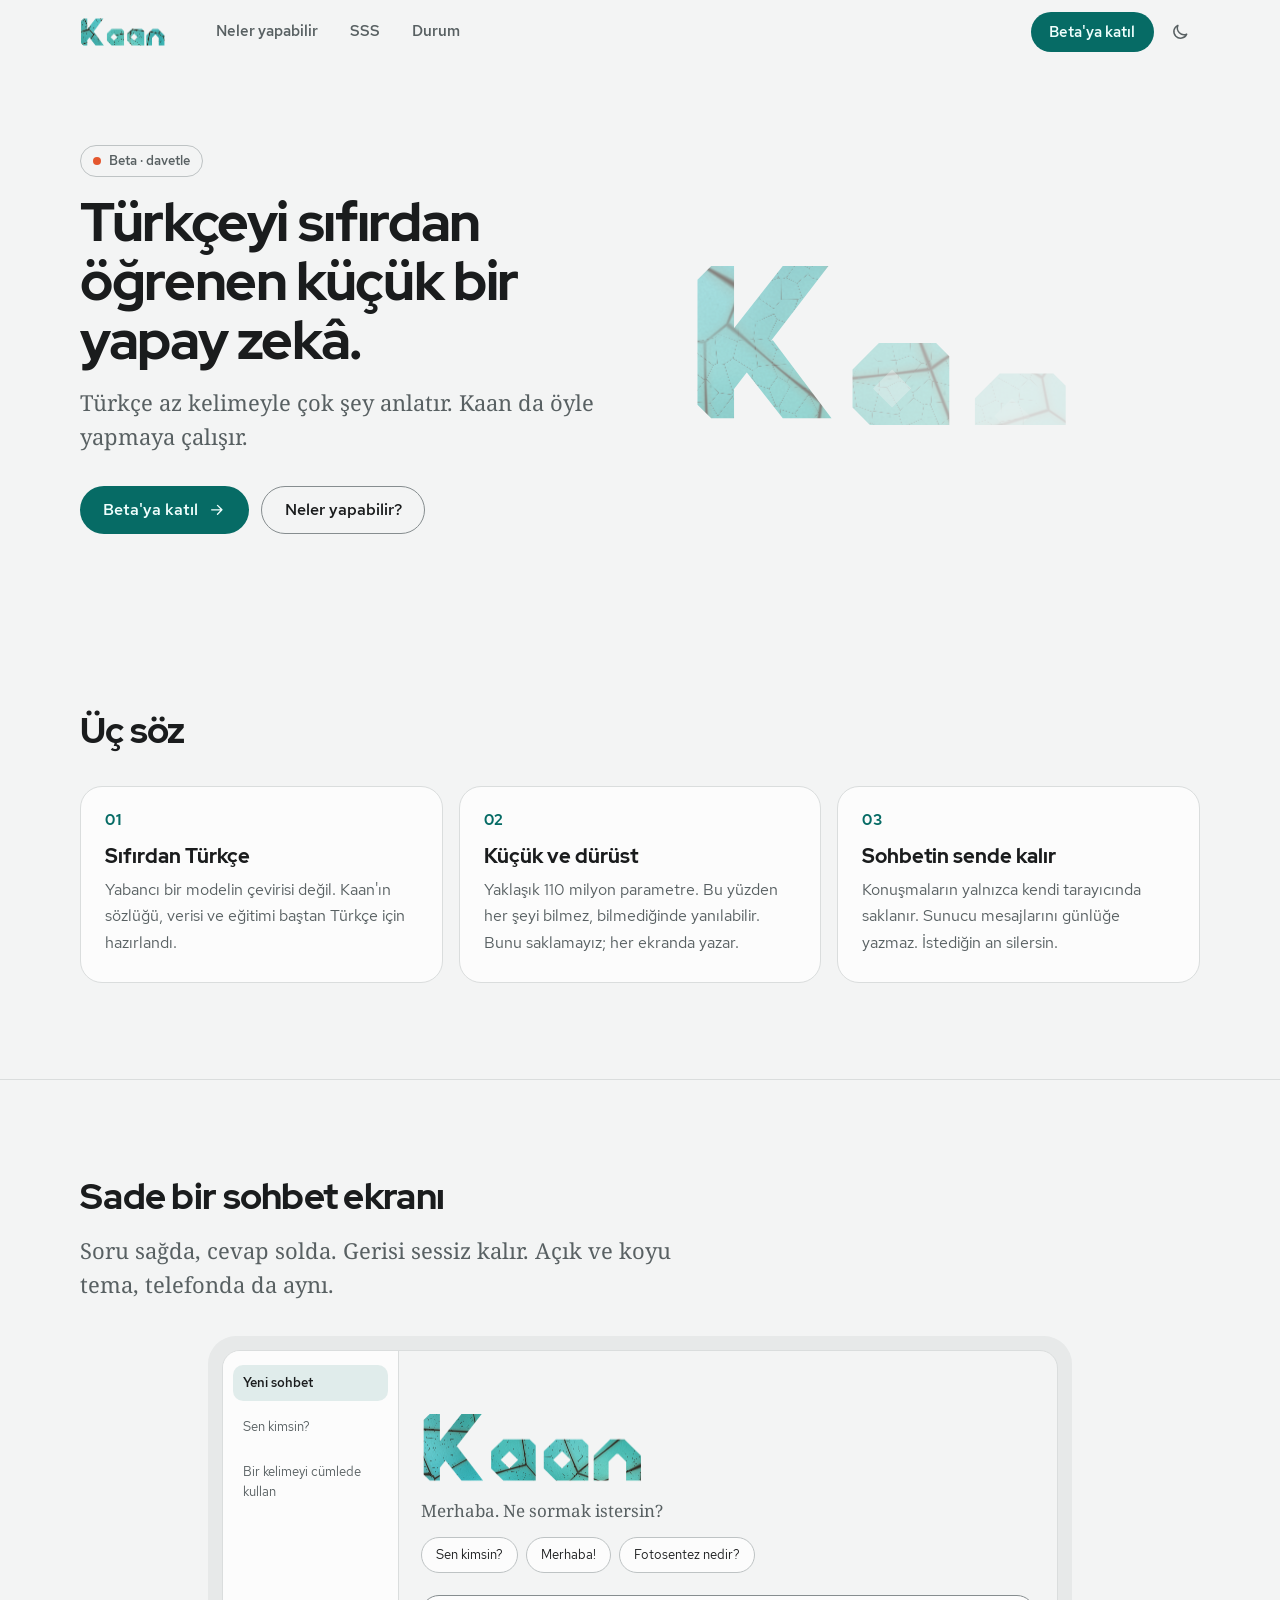
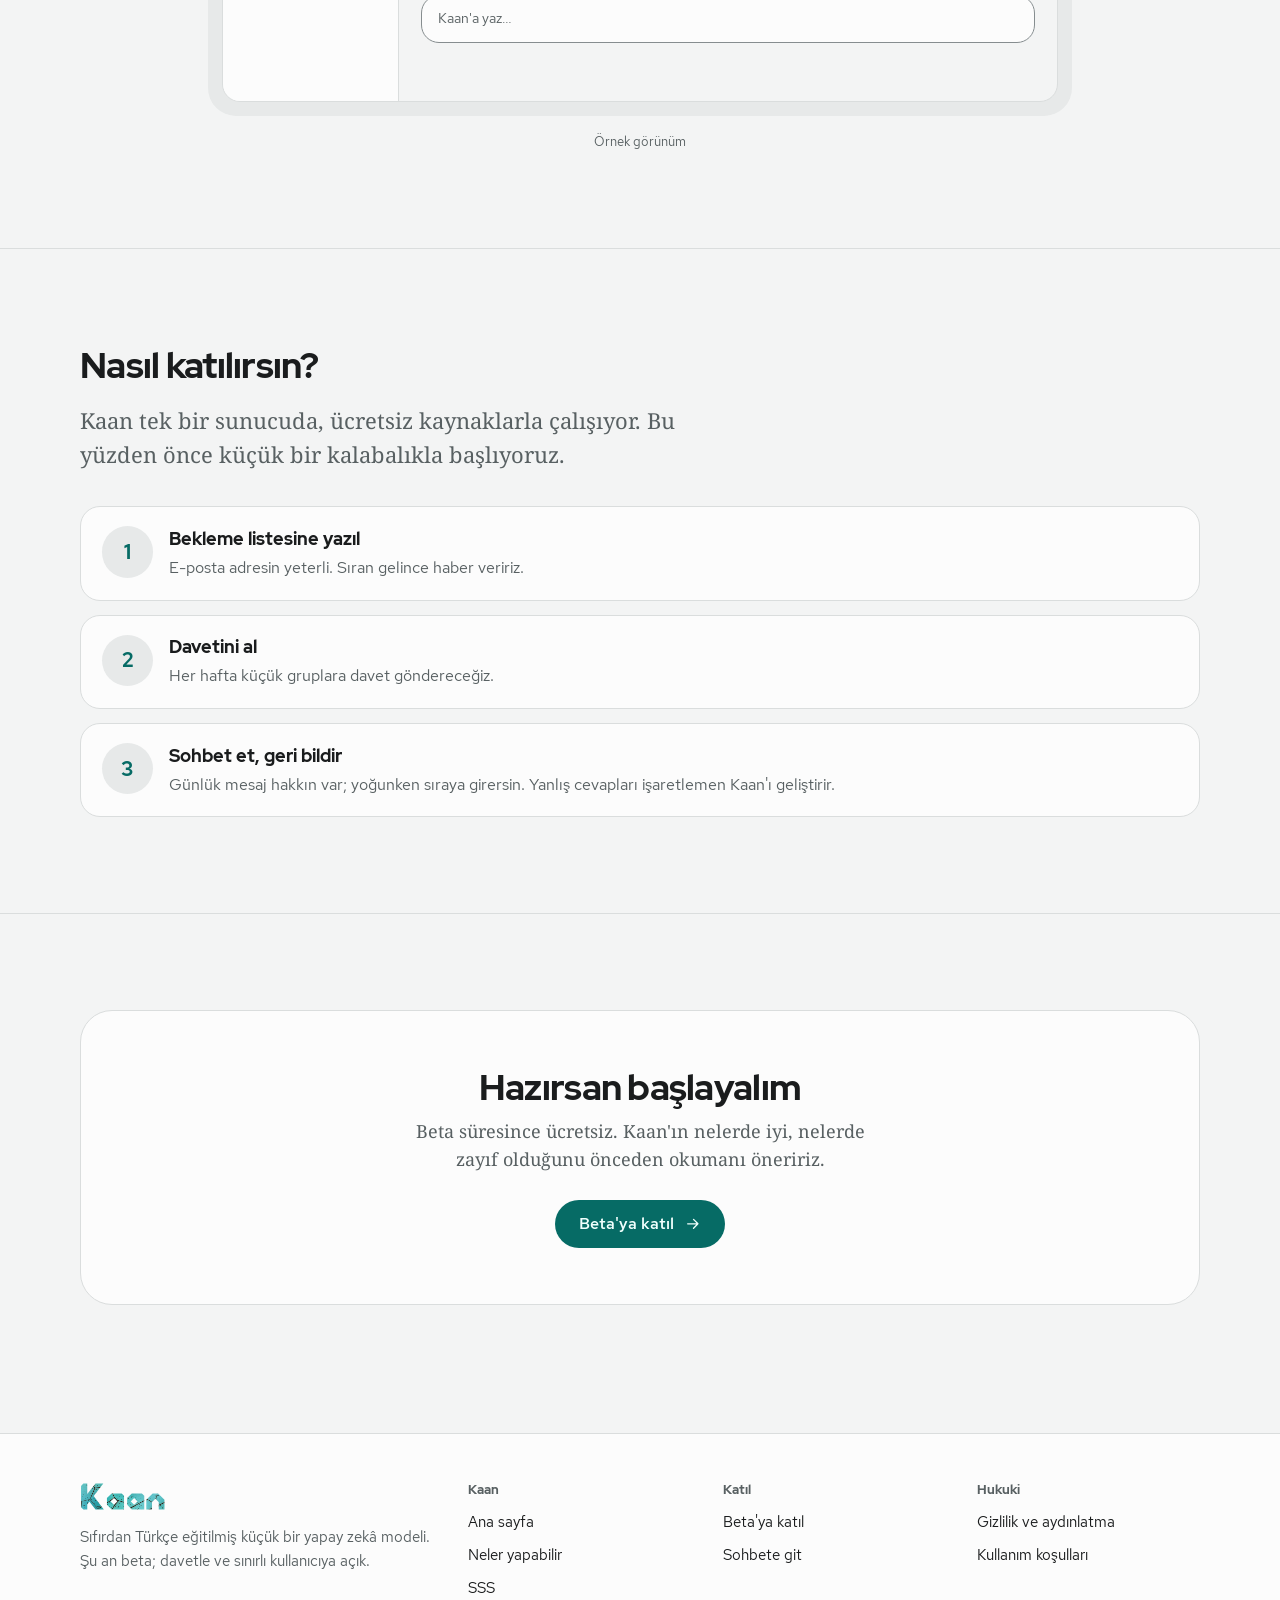
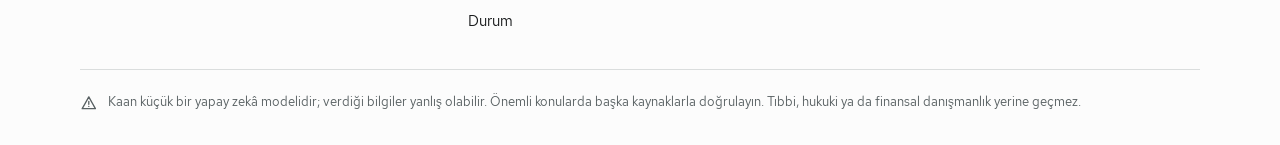
==== commit 77768961: "Gizlilik ve koşullar dolduruldu (veri sorumlusu, iletişim)" ====
--- a/index.html
+++ b/index.html
@@ -10,14 +10,14 @@
   <link rel="icon" href="favicon.svg" type="image/svg+xml">
   <meta name="theme-color" content="#F3F4F4" media="(prefers-color-scheme: light)">
   <meta name="theme-color" content="#17181A" media="(prefers-color-scheme: dark)">
-  <link rel="stylesheet" href="yazi.css?v=20261015094214">
-  <link rel="stylesheet" href="tokenlar.css?v=20261015094214">
-  <link rel="stylesheet" href="taban.css?v=20261015094214">
-  <link rel="stylesheet" href="bilesenler.css?v=20261015094214">
-  <link rel="stylesheet" href="hareket.css?v=20261015094214">
-  <link rel="stylesheet" href="site.css?v=20261015094214">
-  <script src="tema-erken.js?v=20261015094214"></script>
-  <script type="module" src="site.js?v=20261015094214"></script>
+  <link rel="stylesheet" href="yazi.css?v=20261015103445">
+  <link rel="stylesheet" href="tokenlar.css?v=20261015103445">
+  <link rel="stylesheet" href="taban.css?v=20261015103445">
+  <link rel="stylesheet" href="bilesenler.css?v=20261015103445">
+  <link rel="stylesheet" href="hareket.css?v=20261015103445">
+  <link rel="stylesheet" href="site.css?v=20261015103445">
+  <script src="tema-erken.js?v=20261015103445"></script>
+  <script type="module" src="site.js?v=20261015103445"></script>
 </head>
 <body data-sayfa="ana">
   <svg width="0" height="0" style="position:absolute" aria-hidden="true" focusable="false">
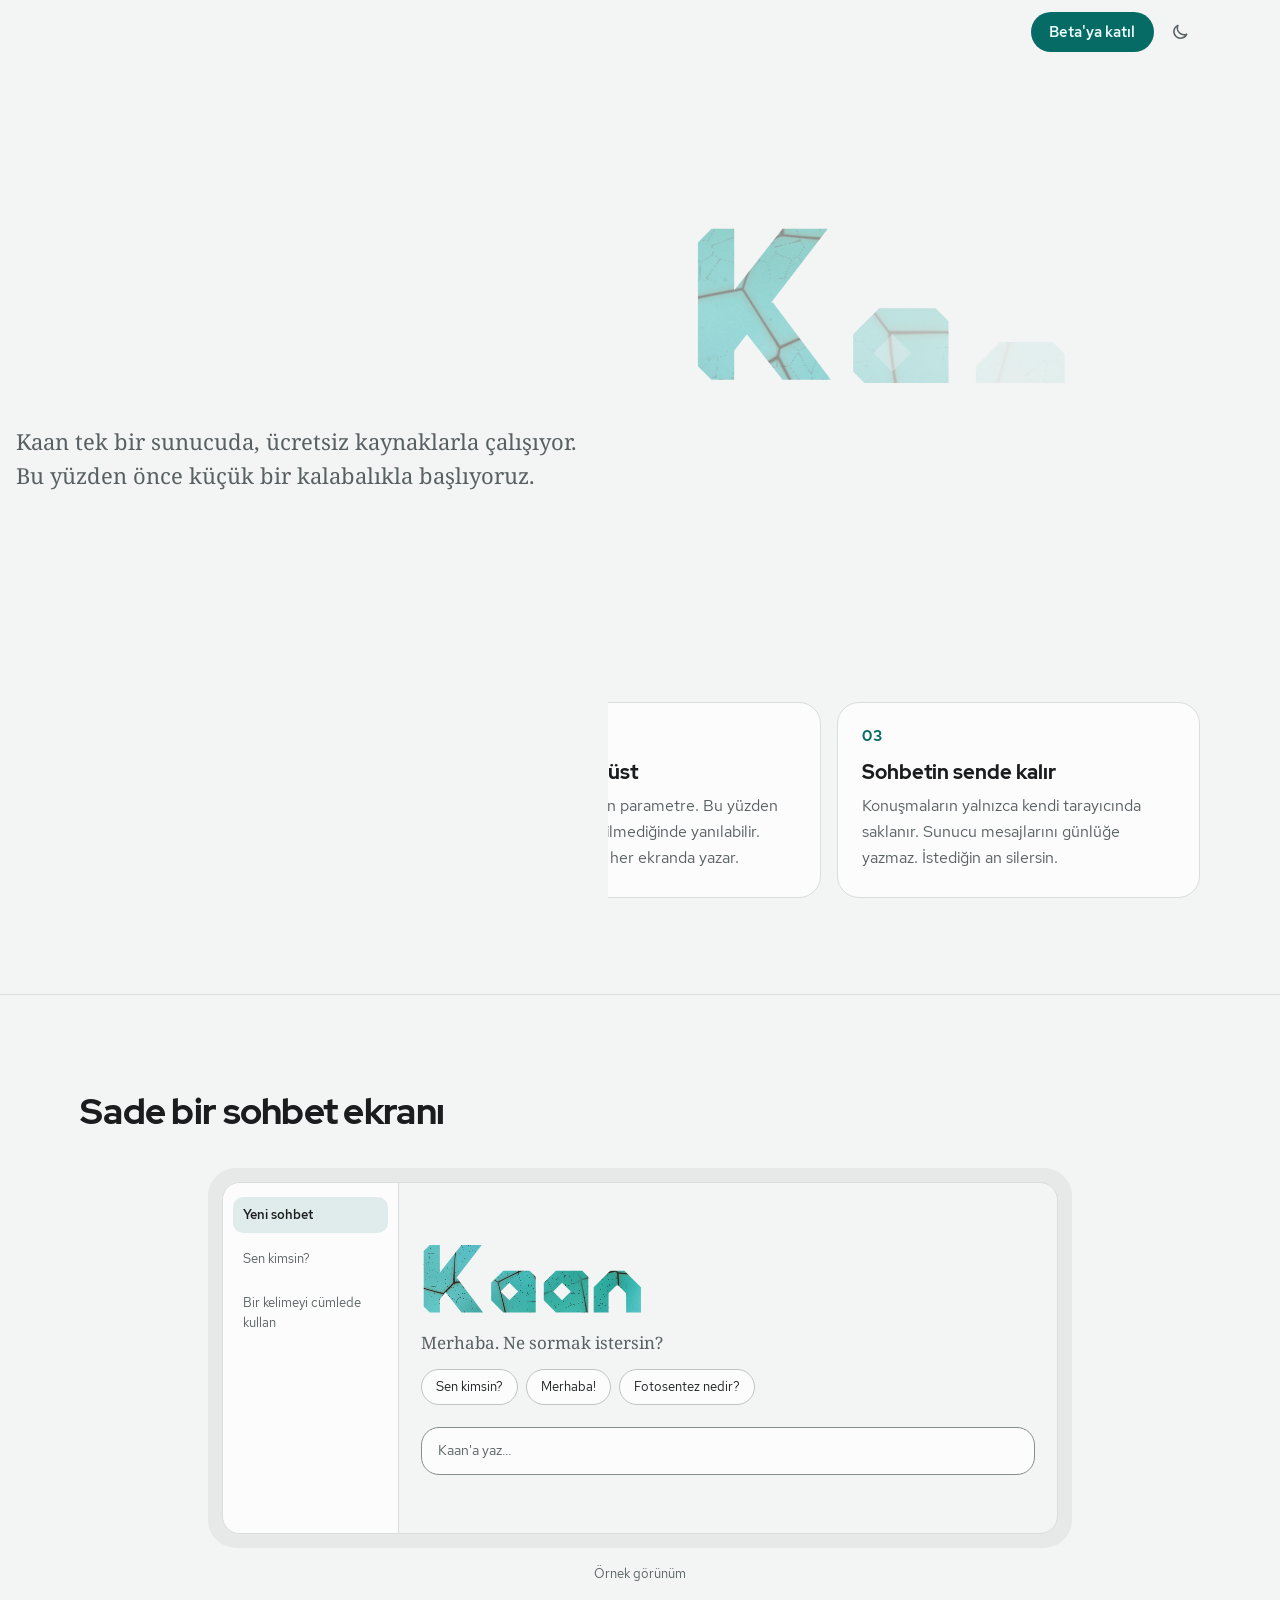
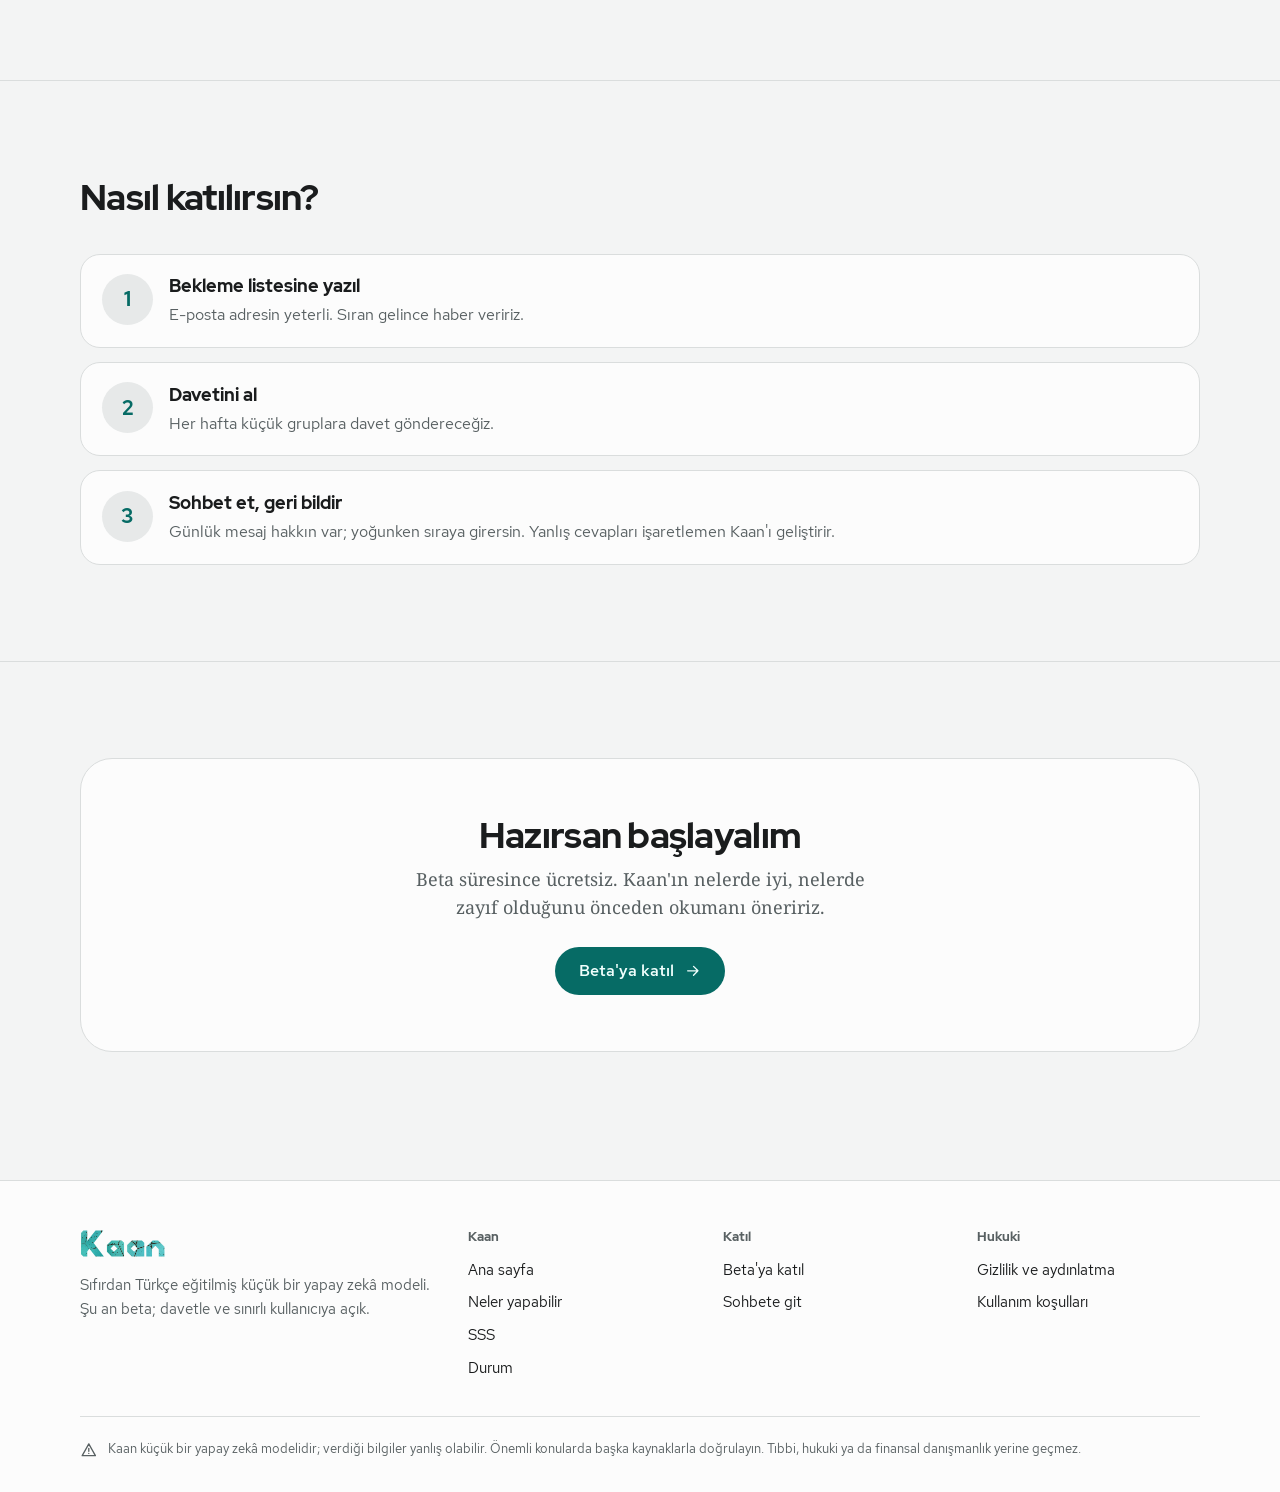
==== commit 114fc6ac: "Uygulama bağlantısı (kaan.shares.zrok.io) ve davetle giriş açıldı" ====
--- a/index.html
+++ b/index.html
@@ -10,14 +10,14 @@
   <link rel="icon" href="favicon.svg" type="image/svg+xml">
   <meta name="theme-color" content="#F3F4F4" media="(prefers-color-scheme: light)">
   <meta name="theme-color" content="#17181A" media="(prefers-color-scheme: dark)">
-  <link rel="stylesheet" href="yazi.css?v=20261015103445">
-  <link rel="stylesheet" href="tokenlar.css?v=20261015103445">
-  <link rel="stylesheet" href="taban.css?v=20261015103445">
-  <link rel="stylesheet" href="bilesenler.css?v=20261015103445">
-  <link rel="stylesheet" href="hareket.css?v=20261015103445">
-  <link rel="stylesheet" href="site.css?v=20261015103445">
-  <script src="tema-erken.js?v=20261015103445"></script>
-  <script type="module" src="site.js?v=20261015103445"></script>
+  <link rel="stylesheet" href="yazi.css?v=20261015105813">
+  <link rel="stylesheet" href="tokenlar.css?v=20261015105813">
+  <link rel="stylesheet" href="taban.css?v=20261015105813">
+  <link rel="stylesheet" href="bilesenler.css?v=20261015105813">
+  <link rel="stylesheet" href="hareket.css?v=20261015105813">
+  <link rel="stylesheet" href="site.css?v=20261015105813">
+  <script src="tema-erken.js?v=20261015105813"></script>
+  <script type="module" src="site.js?v=20261015105813"></script>
 </head>
 <body data-sayfa="ana">
   <svg width="0" height="0" style="position:absolute" aria-hidden="true" focusable="false">
@@ -131,7 +131,7 @@
           <li><a href="./">Ana sayfa</a></li><li><a href="sinirlar.html">Neler yapabilir</a></li><li><a href="sss.html">SSS</a></li><li><a href="durum.html">Durum</a></li>
         </ul></nav>
         <nav aria-label="Katıl"><h2>Katıl</h2><ul>
-          <li><a href="beta.html">Beta'ya katıl</a></li><li><a href="beta.html" data-uygulama>Sohbete git</a></li>
+          <li><a href="beta.html">Beta'ya katıl</a></li><li><a href="https://kaan.shares.zrok.io/" data-uygulama>Sohbete git</a></li>
         </ul></nav>
         <nav aria-label="Hukuki"><h2>Hukuki</h2><ul>
           <li><a href="gizlilik.html">Gizlilik ve aydınlatma</a></li><li><a href="kosullar.html">Kullanım koşulları</a></li>
--- a/bilesenler.css
+++ b/bilesenler.css
@@ -421,3 +421,29 @@
   .sohbet-ac, .yeni-sohbet, .menu-oge { min-height: 2.75rem; }
   .atla { min-height: 2.75rem; }
 }
+
+/* ---------- Beta girişi (davet kodu), kalan hak, hesap kartı ---------- */
+.giris { position: fixed; inset: 0; z-index: 65; display: grid; place-items: center; padding: 16px; background: var(--zemin); }
+.giris.kapaniyor { animation: bos-cik 0.42s var(--ease-yumusak) both; }
+.giris-kart { width: min(100%, 27rem); padding: 2rem 1.8rem 1.6rem; background: var(--yuzey); border: 1px solid var(--cizgi); border-radius: 26px; box-shadow: var(--golge); animation: mesaj-gir 0.7s var(--ease-cikis) backwards; }
+.giris-kart.salla { animation: salla 0.5s var(--ease-cikis) 1; }
+.giris-logo { width: 9rem; margin: 0 0 1.4rem -0.2rem; }
+.giris-kart h2 { margin: 0 0 0.4rem; font: 600 1.6rem/1.2 var(--yazi-baslik); letter-spacing: -0.015em; }
+.giris-aciklama { margin: 0 0 1.4rem; color: var(--murekkep-2); line-height: 1.6; }
+.giris-kart label { display: block; margin-bottom: 6px; font-weight: 500; font-size: 0.9375rem; }
+.giris-kart input { display: block; width: 100%; min-height: 3rem; padding: 0 14px; border: 1px solid var(--sinir); border-radius: 14px; background: var(--yuzey); font: 500 1.0625rem/1 var(--yazi-arayuz); letter-spacing: 0.06em; text-transform: uppercase; outline: none; transition: border-color var(--sure-hizli), box-shadow var(--sure); }
+.giris-kart input::placeholder { letter-spacing: 0.06em; color: var(--murekkep-2); }
+.giris-kart input:focus { border-color: var(--vurgu); box-shadow: 0 0 0 3px color-mix(in srgb, var(--vurgu) 24%, transparent); }
+.giris-dugme { width: 100%; min-height: 3rem; margin-top: 12px; border-radius: 14px; background: var(--vurgu); color: var(--vurgu-ustu); font: 500 1rem/1 var(--yazi-arayuz); transition: filter var(--sure-hizli), transform var(--sure) var(--ease-yay); }
+.giris-dugme:hover { filter: brightness(1.08); }
+.giris-dugme:active { transform: scale(0.98); }
+.giris-dugme:disabled { opacity: 0.6; cursor: progress; }
+.giris-ileti { margin: 12px 0 0; color: var(--hata); font-size: 0.9375rem; line-height: 1.5; }
+.giris-alt { margin: 1.4rem 0 0; padding-top: 1rem; border-top: 1px solid var(--cizgi); font-size: 0.875rem; color: var(--murekkep-2); }
+.giris-alt a { color: var(--vurgu); text-underline-offset: 3px; }
+.kota { font-size: 0.8125rem; line-height: 1.5; color: var(--murekkep-2); white-space: nowrap; font-variant-numeric: tabular-nums; }
+.kota[data-az] { color: var(--hata); font-weight: 500; }
+.hesap-karti { padding: 14px 16px; border-radius: 16px; background: var(--yuzey-2); }
+.hesap-karti p { margin: 0; }
+.hesap-karti .metin-dugme { justify-self: start; margin-left: -0.85rem; }
+@media (max-width: 599px) { .yazi-alt { flex-wrap: wrap; } .kota { order: -1; } }
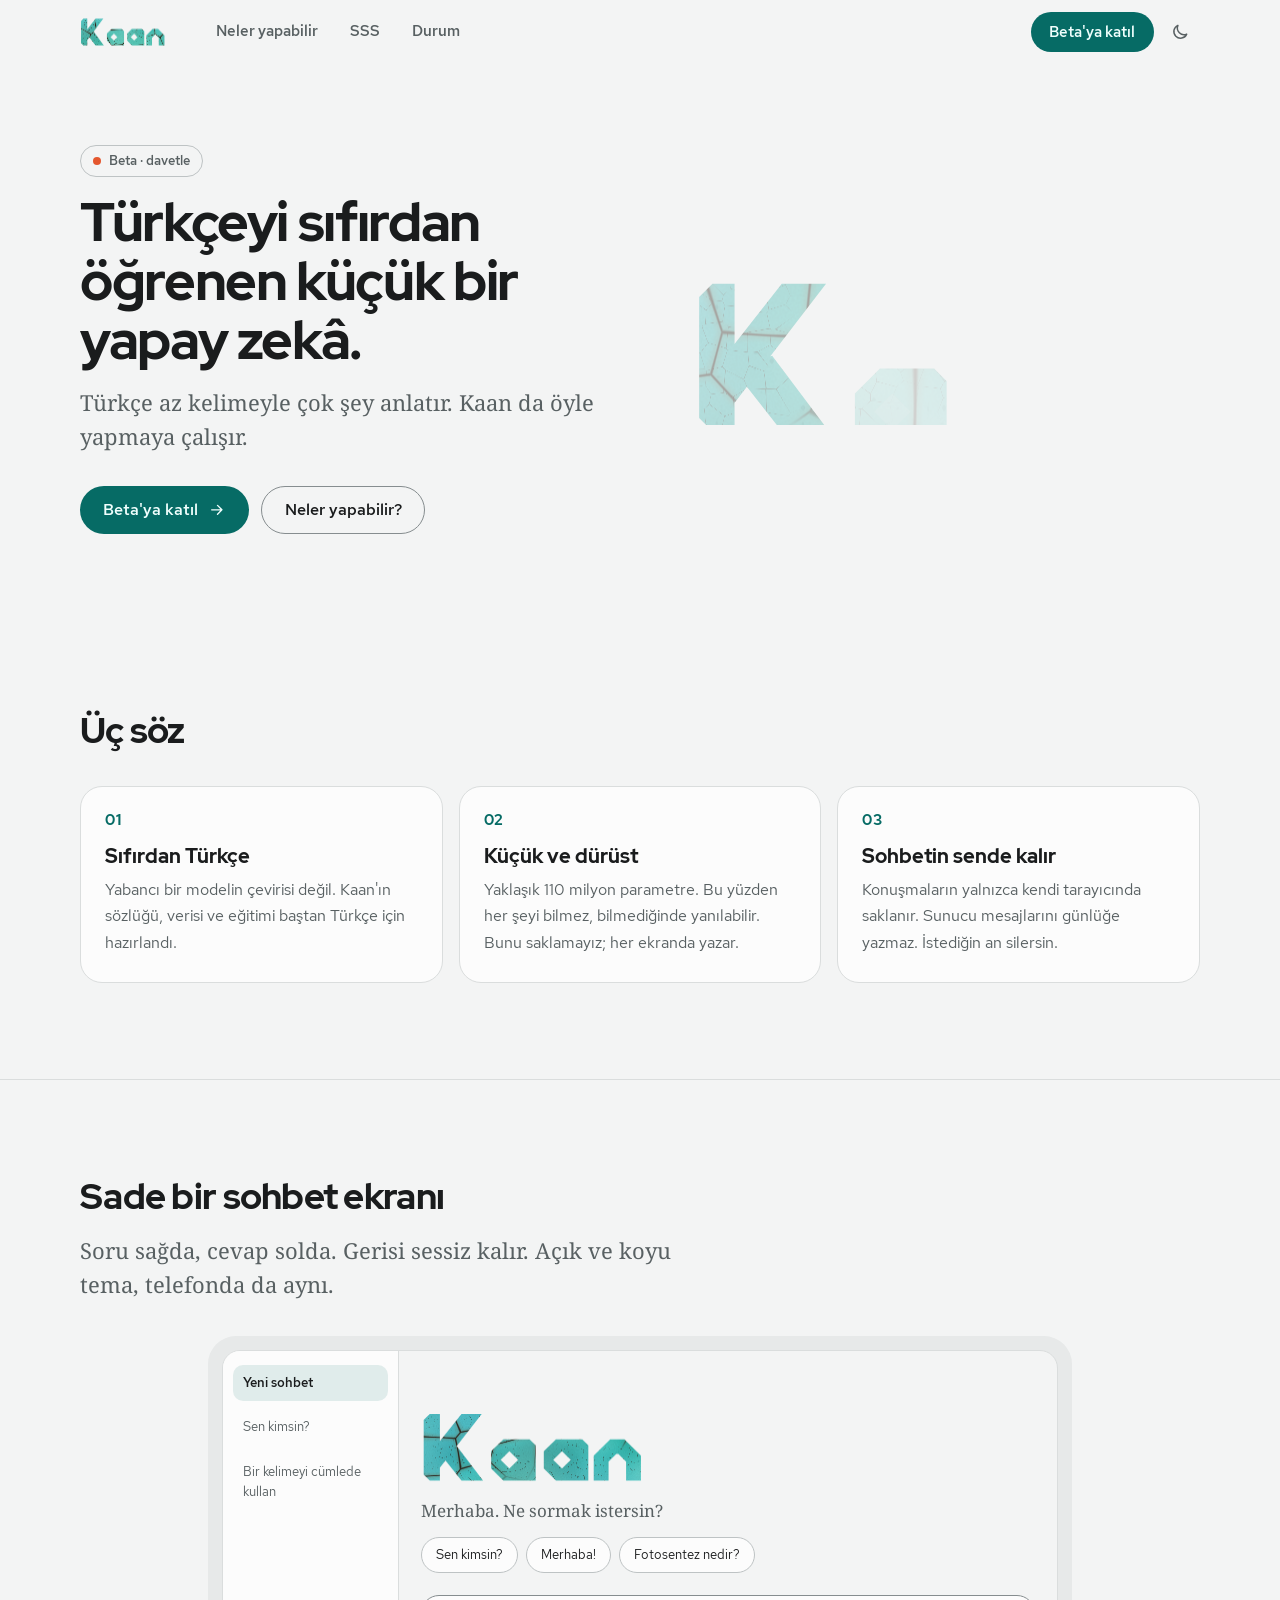
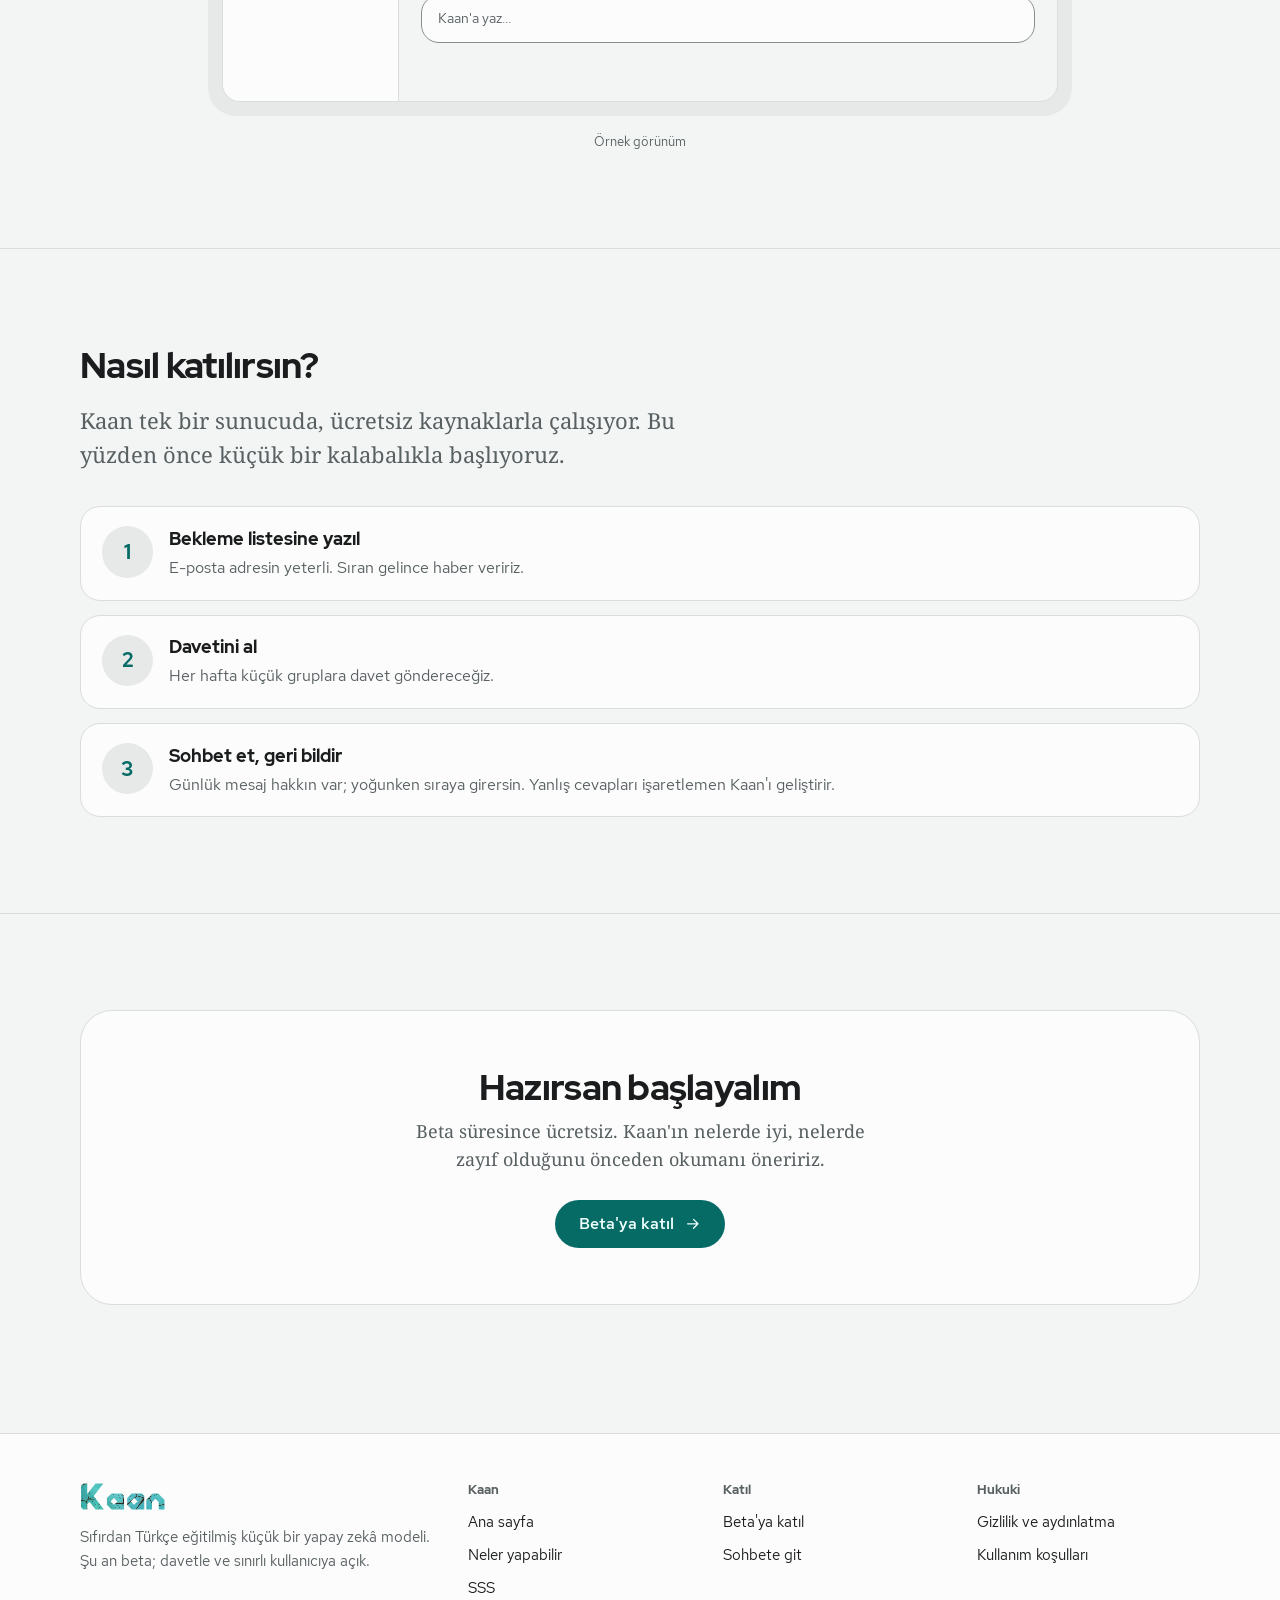
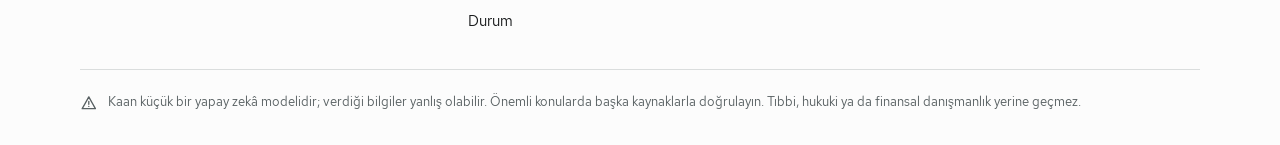
==== commit 52eb3168: "Düzeltme: giriş ekranı sınıfı sayfa paragrafıyla çakışıyordu" ====
--- a/index.html
+++ b/index.html
@@ -10,14 +10,14 @@
   <link rel="icon" href="favicon.svg" type="image/svg+xml">
   <meta name="theme-color" content="#F3F4F4" media="(prefers-color-scheme: light)">
   <meta name="theme-color" content="#17181A" media="(prefers-color-scheme: dark)">
-  <link rel="stylesheet" href="yazi.css?v=20261015105813">
-  <link rel="stylesheet" href="tokenlar.css?v=20261015105813">
-  <link rel="stylesheet" href="taban.css?v=20261015105813">
-  <link rel="stylesheet" href="bilesenler.css?v=20261015105813">
-  <link rel="stylesheet" href="hareket.css?v=20261015105813">
-  <link rel="stylesheet" href="site.css?v=20261015105813">
-  <script src="tema-erken.js?v=20261015105813"></script>
-  <script type="module" src="site.js?v=20261015105813"></script>
+  <link rel="stylesheet" href="yazi.css?v=20261015111540">
+  <link rel="stylesheet" href="tokenlar.css?v=20261015111540">
+  <link rel="stylesheet" href="taban.css?v=20261015111540">
+  <link rel="stylesheet" href="bilesenler.css?v=20261015111540">
+  <link rel="stylesheet" href="hareket.css?v=20261015111540">
+  <link rel="stylesheet" href="site.css?v=20261015111540">
+  <script src="tema-erken.js?v=20261015111540"></script>
+  <script type="module" src="site.js?v=20261015111540"></script>
 </head>
 <body data-sayfa="ana">
   <svg width="0" height="0" style="position:absolute" aria-hidden="true" focusable="false">
--- a/bilesenler.css
+++ b/bilesenler.css
@@ -423,8 +423,8 @@
 }
 
 /* ---------- Beta girişi (davet kodu), kalan hak, hesap kartı ---------- */
-.giris { position: fixed; inset: 0; z-index: 65; display: grid; place-items: center; padding: 16px; background: var(--zemin); }
-.giris.kapaniyor { animation: bos-cik 0.42s var(--ease-yumusak) both; }
+.giris-ekrani { position: fixed; inset: 0; z-index: 65; display: grid; place-items: center; padding: 16px; background: var(--zemin); }
+.giris-ekrani.kapaniyor { animation: bos-cik 0.42s var(--ease-yumusak) both; }
 .giris-kart { width: min(100%, 27rem); padding: 2rem 1.8rem 1.6rem; background: var(--yuzey); border: 1px solid var(--cizgi); border-radius: 26px; box-shadow: var(--golge); animation: mesaj-gir 0.7s var(--ease-cikis) backwards; }
 .giris-kart.salla { animation: salla 0.5s var(--ease-cikis) 1; }
 .giris-logo { width: 9rem; margin: 0 0 1.4rem -0.2rem; }
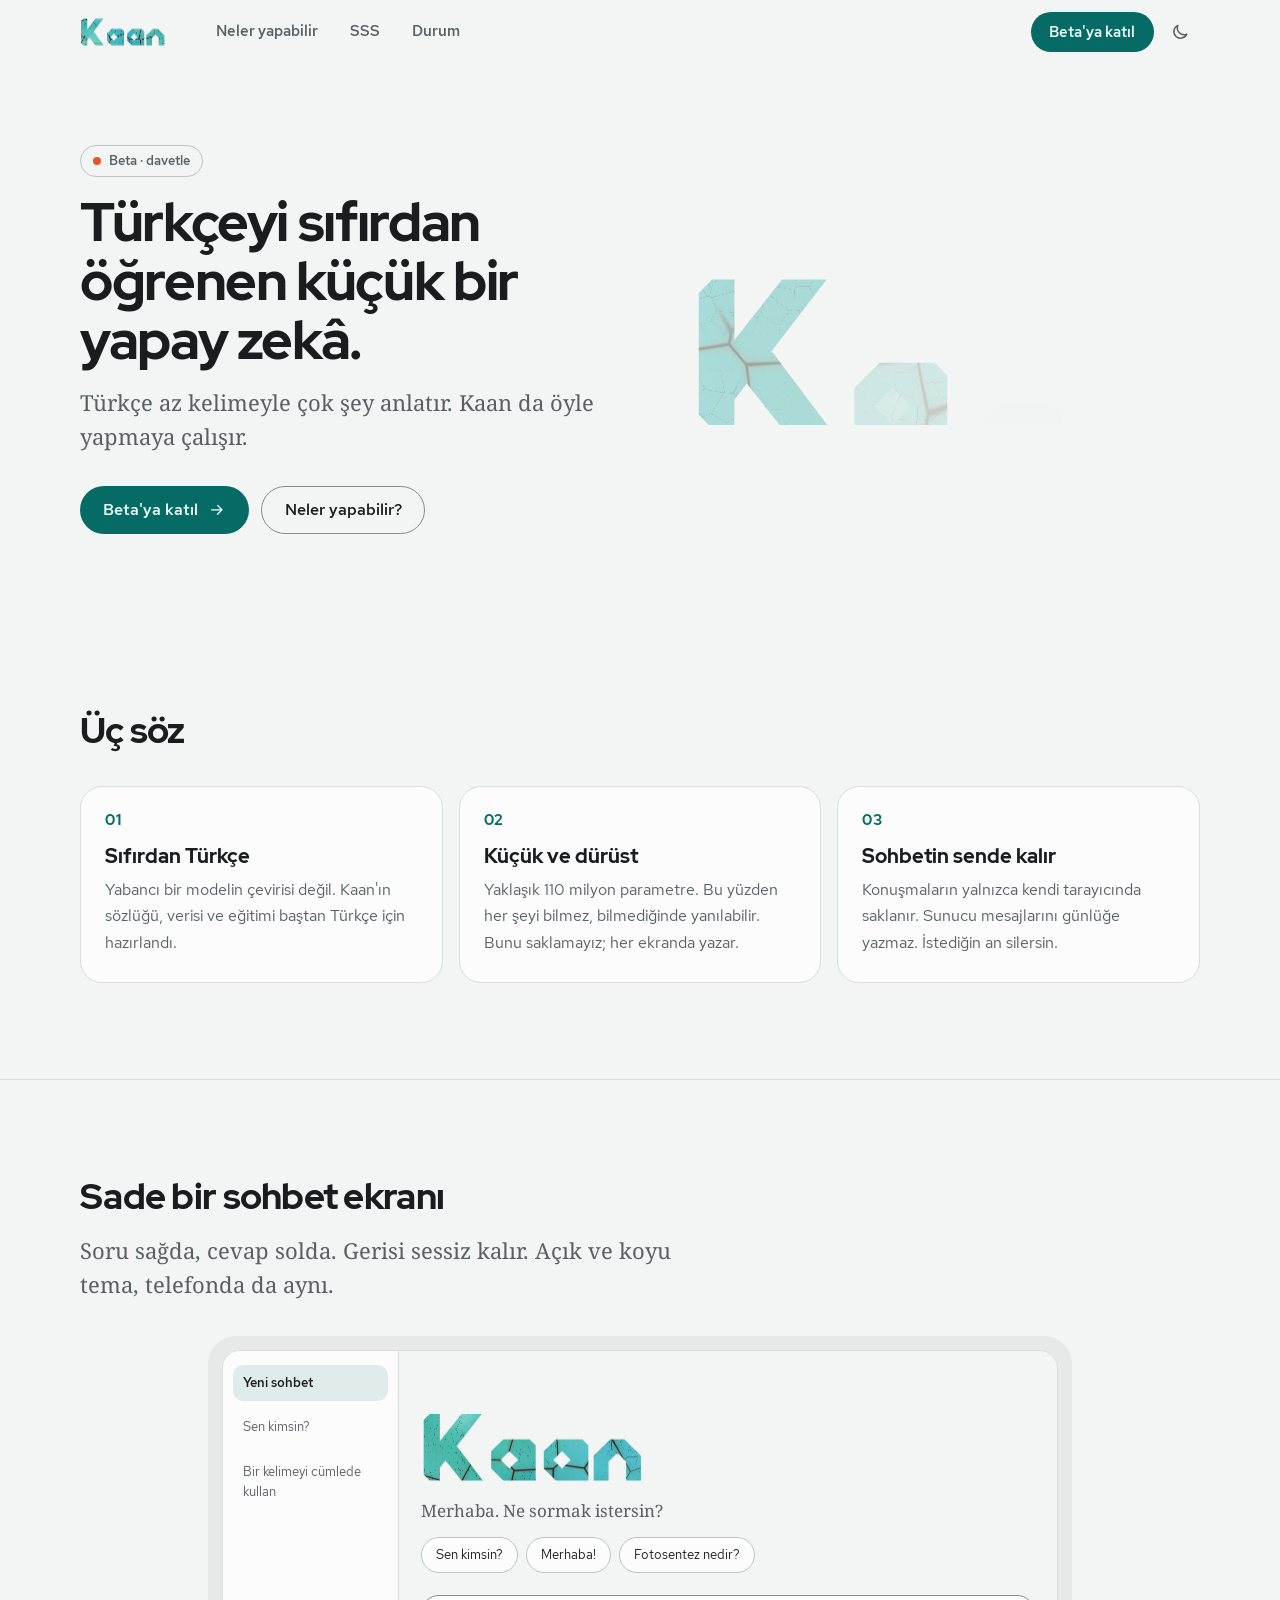
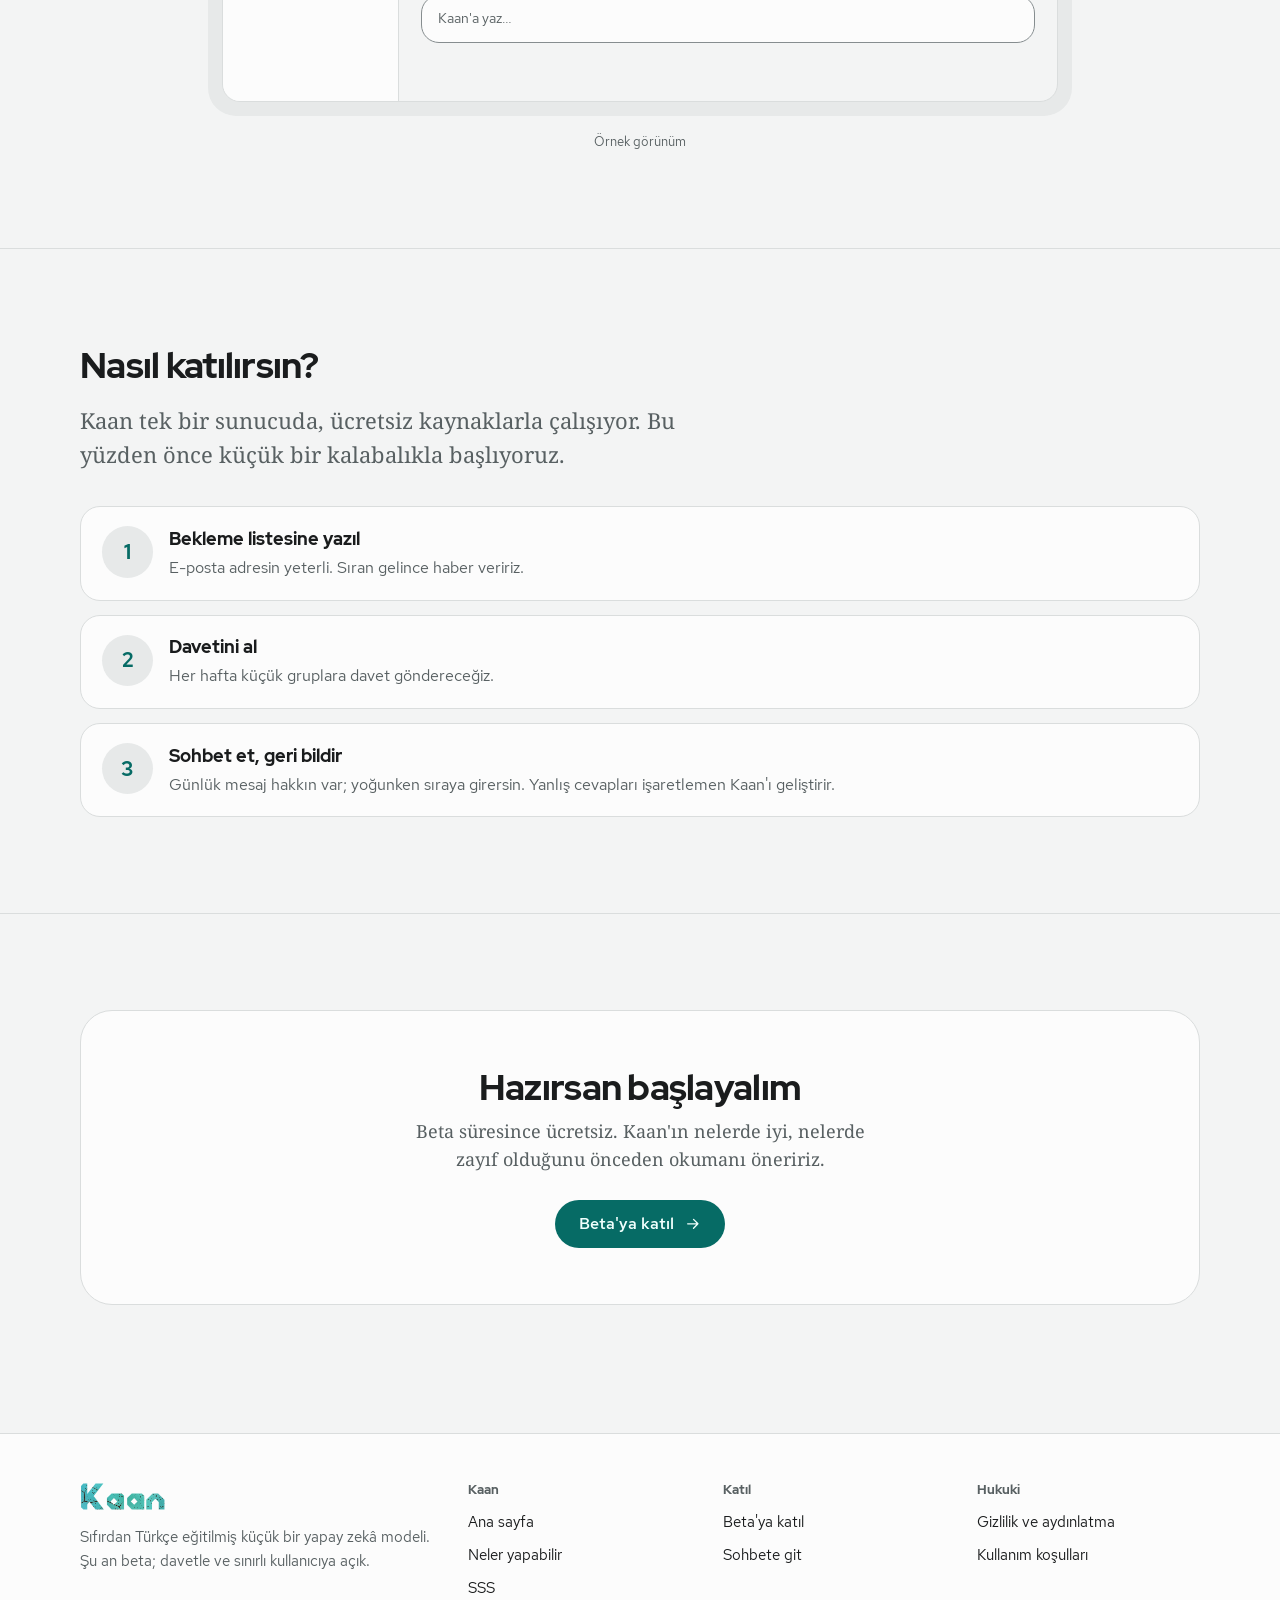
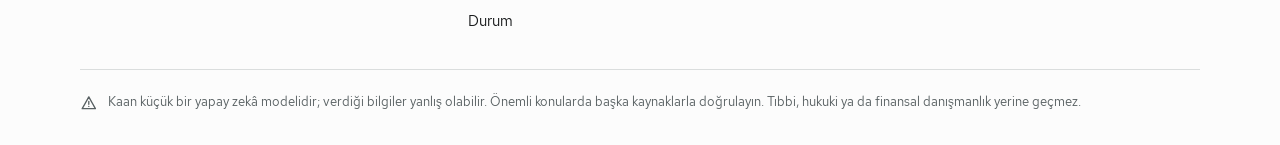
==== commit ee5702c7: "Gizlilik: cevap değerlendirme bölümü (izinler açık gelir, ilk girişte gösterilir)" ====
--- a/index.html
+++ b/index.html
@@ -10,14 +10,14 @@
   <link rel="icon" href="favicon.svg" type="image/svg+xml">
   <meta name="theme-color" content="#F3F4F4" media="(prefers-color-scheme: light)">
   <meta name="theme-color" content="#17181A" media="(prefers-color-scheme: dark)">
-  <link rel="stylesheet" href="yazi.css?v=20261015111540">
-  <link rel="stylesheet" href="tokenlar.css?v=20261015111540">
-  <link rel="stylesheet" href="taban.css?v=20261015111540">
-  <link rel="stylesheet" href="bilesenler.css?v=20261015111540">
-  <link rel="stylesheet" href="hareket.css?v=20261015111540">
-  <link rel="stylesheet" href="site.css?v=20261015111540">
-  <script src="tema-erken.js?v=20261015111540"></script>
-  <script type="module" src="site.js?v=20261015111540"></script>
+  <link rel="stylesheet" href="yazi.css?v=20261015134241">
+  <link rel="stylesheet" href="tokenlar.css?v=20261015134241">
+  <link rel="stylesheet" href="taban.css?v=20261015134241">
+  <link rel="stylesheet" href="bilesenler.css?v=20261015134241">
+  <link rel="stylesheet" href="hareket.css?v=20261015134241">
+  <link rel="stylesheet" href="site.css?v=20261015134241">
+  <script src="tema-erken.js?v=20261015134241"></script>
+  <script type="module" src="site.js?v=20261015134241"></script>
 </head>
 <body data-sayfa="ana">
   <svg width="0" height="0" style="position:absolute" aria-hidden="true" focusable="false">
--- a/bilesenler.css
+++ b/bilesenler.css
@@ -345,6 +345,68 @@
 .efor-dugme:hover, .efor-dugme[aria-expanded="true"] { background: var(--yuzey-2); color: var(--murekkep); }
 .efor-dugme:active { transform: scale(0.95); }
 .efor-dugme .simge { width: 1.05rem; height: 1.05rem; }
+
+/* ---------- "Kaynaklarla cevapla" anahtarı (efor seçicinin yanında) ---------- */
+.arac-sol { display: flex; align-items: center; gap: 2px; min-width: 0; }
+.kaynak-dugme {
+  position: relative; display: inline-flex; align-items: center; gap: 6px; min-height: 2.5rem; padding: 0 12px 0 10px;
+  border: 1px solid transparent; border-radius: 16px; overflow: hidden;
+  font-size: 0.8125rem; font-weight: 500; color: var(--murekkep-2); white-space: nowrap;
+  transition: background-color var(--sure-hizli), color var(--sure-hizli), border-color var(--sure), transform var(--sure) var(--ease-yay);
+}
+.kaynak-dugme:hover { background: var(--yuzey-2); color: var(--murekkep); }
+.kaynak-dugme:active { transform: scale(0.95); }
+.kaynak-dugme .simge { width: 1.05rem; height: 1.05rem; transition: transform var(--sure) var(--ease-yay); }
+.kaynak-dugme[aria-pressed="true"] {
+  color: var(--vurgu); border-color: color-mix(in srgb, var(--vurgu) 45%, transparent);
+  background: color-mix(in srgb, var(--vurgu) 10%, transparent);
+}
+.kaynak-dugme[aria-pressed="true"]:hover { background: color-mix(in srgb, var(--vurgu) 16%, transparent); color: var(--vurgu); }
+.kaynak-dugme .ad-kisa { display: none; }
+.kaynak-isik { position: absolute; inset: 0; border-radius: inherit; pointer-events: none; opacity: 0; background: radial-gradient(circle at 18px 50%, color-mix(in srgb, var(--vurgu) 35%, transparent), transparent 70%); }
+@media (max-width: 480px) {
+  .kaynak-dugme .ad-uzun { display: none; }
+  .kaynak-dugme .ad-kisa { display: inline; }
+}
+
+/* ---------- Kaynaklar: cevabın altında ince bir satır; yalnızca başlıklar, her biri kaynağın sayfasına bağlantı ---------- */
+.kaynaklar, .kaynak-iskelet { margin-top: 12px; }
+.kaynaklar-satir { display: flex; align-items: center; flex-wrap: wrap; gap: 6px 8px; }
+.kaynaklar-etiket {
+  display: inline-flex; align-items: center; gap: 5px; margin-right: 2px;
+  font: 500 0.75rem/1.4 var(--yazi-arayuz); letter-spacing: 0.01em; color: var(--murekkep-2);
+}
+.kaynaklar-etiket .simge { width: 0.875rem; height: 0.875rem; color: var(--vurgu); opacity: 0.85; }
+.kaynak-liste { display: flex; flex-wrap: wrap; align-items: center; gap: 6px; min-width: 0; margin: 0; padding: 0; list-style: none; }
+.kaynak-liste > li { display: inline-flex; min-width: 0; max-width: 100%; }
+.kaynak-bag {
+  display: inline-flex; align-items: center; gap: 5px; max-width: 100%; min-height: 1.75rem; padding: 0 9px 0 10px;
+  border: 1px solid var(--cizgi); border-radius: 999px; background: transparent;
+  font: 400 0.75rem/1.3 var(--yazi-arayuz); color: var(--murekkep-2); text-decoration: none;
+  transition: color var(--sure-hizli), border-color var(--sure-hizli), background-color var(--sure-hizli), transform var(--sure) var(--ease-yay);
+}
+.kaynak-baslik { overflow: hidden; text-overflow: ellipsis; white-space: nowrap; max-width: 16rem; }
+.kaynak-yer { color: var(--vurgu); font-weight: 500; }
+.kaynak-bag .simge { width: 0.75rem; height: 0.75rem; flex: none; opacity: 0.55; transition: transform var(--sure) var(--ease-yay), opacity var(--sure-hizli); }
+a.kaynak-bag:hover { color: var(--murekkep); border-color: color-mix(in srgb, var(--vurgu) 45%, var(--cizgi)); background: color-mix(in srgb, var(--vurgu) 6%, transparent); }
+a.kaynak-bag:hover .simge { opacity: 1; transform: translate(1.5px, -1.5px); color: var(--vurgu); }
+a.kaynak-bag:active { transform: scale(0.96); }
+.kaynaklar-not { margin: 6px 0 0; font-size: 0.75rem; line-height: 1.45; color: var(--murekkep-2); }
+.kaynak-yok { margin: 8px 0 0; font-size: 0.75rem; color: var(--murekkep-2); opacity: 0.85; }
+
+/* Arama sürerken: ince, nefes alan yer tutucular */
+.bos-bag { display: inline-block; width: 4.5rem; height: 1.75rem; border-radius: 999px; border: 1px solid var(--cizgi); }
+.bos-bag:nth-child(2) { width: 6rem; }
+.bos-bag:nth-child(3) { width: 3.75rem; }
+
+/* Cevap türleri (§3 tur): kural = uyarı balonu; metin = satırları korunan eser metni */
+.tur-etiket { display: flex; align-items: center; gap: 6px; margin: 0 0 6px; font: 600 0.8125rem/1.4 var(--yazi-arayuz); color: var(--vurgu); }
+.tur-etiket .simge { width: 1rem; height: 1rem; }
+.mesaj-asistan[data-tur="kural"] .mesaj-metin {
+  padding: 12px 16px; border: 1px solid color-mix(in srgb, var(--vurgu) 35%, var(--cizgi)); border-radius: 16px;
+  background: color-mix(in srgb, var(--vurgu) 7%, var(--yuzey)); font: 400 1rem/1.6 var(--yazi-arayuz);
+}
+.mesaj-asistan[data-tur="metin"] .mesaj-metin { padding-left: 16px; border-left: 2px solid color-mix(in srgb, var(--vurgu) 55%, transparent); font-size: 1.0625rem; line-height: 1.85; }
 
 /* ---------- Açılır menü (tek tip: efor, sohbet menüsü, liste ⋯) ---------- */
 .menu {
@@ -416,6 +478,11 @@
   .sohbet-daha { width: 2.75rem; height: 2.75rem; }
   .gonder { width: 2.75rem; height: 2.75rem; }
   .efor-dugme { min-height: 2.75rem; }
+  .kaynak-dugme { min-height: 2.75rem; }
+  .kaynak-bag { min-height: 2.25rem; }
+  .anahtar { width: 3.1rem; height: 1.85rem; }
+  .anahtar i { width: calc(1.85rem - 6px); height: calc(1.85rem - 6px); }
+  .anahtar[aria-checked="true"] i { transform: translateX(1.25rem); }
   .metin-dugme { min-height: 2.75rem; }
   .oneri { min-height: 2.75rem; display: inline-flex; align-items: center; }
   .sohbet-ac, .yeni-sohbet, .menu-oge { min-height: 2.75rem; }
@@ -446,4 +513,51 @@
 .hesap-karti { padding: 14px 16px; border-radius: 16px; background: var(--yuzey-2); }
 .hesap-karti p { margin: 0; }
 .hesap-karti .metin-dugme { justify-self: start; margin-left: -0.85rem; }
+
+/* Rıza anahtarları (geri bildirim) ve paylaştıklarım */
+.riza { display: grid; gap: 12px; margin: 6px 0 2px; padding-top: 12px; border-top: 1px solid var(--cizgi-guclu); }
+.hesap-karti .riza-baslik { font: 600 0.875rem/1.4 var(--yazi-arayuz); }
+.riza-satir { display: flex; align-items: flex-start; justify-content: space-between; gap: 14px; }
+.riza-metin { display: grid; gap: 3px; min-width: 0; }
+.riza-metin strong { font: 500 0.9375rem/1.35 var(--yazi-arayuz); }
+.riza-metin small { font-size: 0.8125rem; line-height: 1.5; color: var(--murekkep-2); }
+.riza .ipucu a { color: var(--vurgu); text-underline-offset: 3px; }
+.riza-hata { color: var(--hata) !important; }
+.anahtar {
+  position: relative; flex: none; width: 2.75rem; height: 1.6rem; margin-top: 1px; border-radius: 999px;
+  background: var(--cizgi-guclu); transition: background-color var(--sure) var(--ease-yumusak);
+}
+.anahtar i {
+  position: absolute; top: 3px; left: 3px; width: calc(1.6rem - 6px); height: calc(1.6rem - 6px); border-radius: 50%;
+  background: var(--yuzey); box-shadow: 0 1px 3px rgba(0, 0, 0, 0.25); transition: transform var(--sure) var(--ease-yay);
+}
+.anahtar[aria-checked="true"] { background: var(--vurgu); }
+.anahtar[aria-checked="true"] i { transform: translateX(1.15rem); }
+.anahtar:disabled { opacity: 0.6; }
+.paylasimlar > summary { cursor: pointer; font: 500 0.875rem/1.4 var(--yazi-arayuz); color: var(--vurgu); min-height: 2rem; display: flex; align-items: center; }
+.paylasim-listesi { display: grid; gap: 2px; max-height: 15rem; overflow: auto; margin: 6px 0; padding: 0; list-style: none; }
+.paylasim { display: flex; align-items: center; justify-content: space-between; gap: 8px; padding: 6px 4px 6px 10px; border-radius: 10px; background: var(--yuzey); transition: opacity 0.3s, transform 0.3s; }
+.paylasim.cik { opacity: 0; transform: translateX(-10px); }
+.paylasim-metin { display: grid; min-width: 0; }
+.paylasim-soru { overflow: hidden; text-overflow: ellipsis; white-space: nowrap; font-size: 0.875rem; }
+.paylasim-metin small { font-size: 0.75rem; color: var(--murekkep-2); }
+.yonetim-bag { color: var(--vurgu); text-decoration: none; display: inline-flex; align-items: center; }
+
+/* İlk giriş: izin bilgilendirme penceresi */
+.riza-pencere { width: min(calc(100vw - 32px), 30rem); }
+.riza-p-ust { display: grid; gap: 10px; }
+.riza-p-ust h2 { font: 600 1.35rem/1.25 var(--yazi-baslik); letter-spacing: -0.01em; }
+.riza-p-ust p { color: var(--murekkep-2); line-height: 1.6; font-size: 0.9375rem; }
+.riza-p-simge { display: grid; place-items: center; width: 2.75rem; height: 2.75rem; border-radius: 14px; color: var(--vurgu); background: color-mix(in srgb, var(--vurgu) 12%, transparent); }
+.riza-p-simge .simge { width: 1.4rem; height: 1.4rem; }
+.riza-pencere .riza { margin: 0; }
+.riza-pencere .riza .ipucu a { color: var(--vurgu); text-underline-offset: 3px; }
+.riza-pencere .giris-dugme { margin-top: 0; }
+.riza-pencere[open] .riza-p-simge .simge { animation: puan-zipla 0.6s var(--ease-yay) 0.35s backwards; }
+
+/* Cevap altı: 👍 / 👎 / Paylaş */
+.puan-dugme[aria-pressed="true"] { color: var(--vurgu); }
+.puan-dugme[aria-pressed="true"] .simge { fill: color-mix(in srgb, var(--vurgu) 22%, transparent); }
+.paylas-dugme[data-paylasildi] { color: var(--vurgu); }
+.puan-dugme[data-hata], .paylas-dugme[data-hata] { color: var(--hata); }
 @media (max-width: 599px) { .yazi-alt { flex-wrap: wrap; } .kota { order: -1; } }
--- a/hareket.css
+++ b/hareket.css
@@ -79,8 +79,28 @@
 ::view-transition-new(root) { z-index: 2; }
 
 /* ---------- Hareket azaltma: yalnızca kısa solma kalır, dönen/akan/zıplayan hareket yok ---------- */
+/* Kaynaklar: anahtar yanınca simge sayfa çevirir, ışık yayılır; bağlantılar sırayla süzülür; yer tutucular nefes alır */
+@keyframes sayfa-cevir { 0% { transform: none; } 40% { transform: rotateY(70deg) scale(0.9); } 100% { transform: none; } }
+@keyframes kaynak-isik { 0% { opacity: 0.9; transform: scale(0.4); } 100% { opacity: 0; transform: scale(1.6); } }
+@keyframes bag-gir { from { opacity: 0; transform: translateY(4px); filter: blur(2px); } to { opacity: 1; transform: none; filter: none; } }
+@keyframes iskelet-nefes { 0%, 100% { opacity: 0.35; } 50% { opacity: 0.9; } }
+@keyframes iskelet-cik { to { opacity: 0; } }
+.kaynak-dugme.degisti .simge { animation: sayfa-cevir 0.55s var(--ease-yay); }
+.kaynak-dugme.degisti[aria-pressed="true"] .kaynak-isik { animation: kaynak-isik 0.7s var(--ease-cikis); }
+.kaynaklar.gir .kaynaklar-etiket, .kaynak-yok.gir, .kaynaklar-not.gir, .kaynaklar.gir .kaynaklar-not { animation: bag-gir 0.6s var(--ease-cikis) backwards; }
+.kaynaklar.gir .kaynak-liste > li { animation: bag-gir 0.6s var(--ease-cikis) backwards; animation-delay: calc(var(--sira, 0) * 110ms + 120ms); }
+.kaynaklar.gir .kaynaklar-not { animation-delay: 0.45s; }
+.bos-bag { animation: iskelet-nefes 1.8s var(--ease-yumusak) infinite; animation-delay: calc(var(--sira, 0) * 0.2s); }
+.kaynak-iskelet .kaynaklar-etiket .simge { animation: imlec-nabiz 1.4s var(--ease-yumusak) infinite; }
+.kaynak-iskelet.cik { animation: iskelet-cik 0.25s var(--ease-cikis) forwards; }
+
+/* Puan verilince simge küçük bir sıçrama yapar */
+@keyframes puan-zipla { 0% { transform: scale(1); } 40% { transform: scale(1.3) rotate(-8deg); } 100% { transform: scale(1); } }
+.puan-dugme.zipla .simge, .paylas-dugme.zipla .simge { animation: puan-zipla 0.45s var(--ease-yay); }
+
 @media (prefers-reduced-motion: reduce) {
   *, *::before, *::after { animation-duration: 0.01ms !important; animation-delay: 0ms !important; animation-iteration-count: 1 !important; transition-duration: 0.01ms !important; transition-delay: 0ms !important; scroll-behavior: auto !important; }
   .parca { animation: none; }
   .imlec { animation: none; }
+  .bos-bag, .kaynak-iskelet .kaynaklar-etiket .simge { animation: none; }
 }
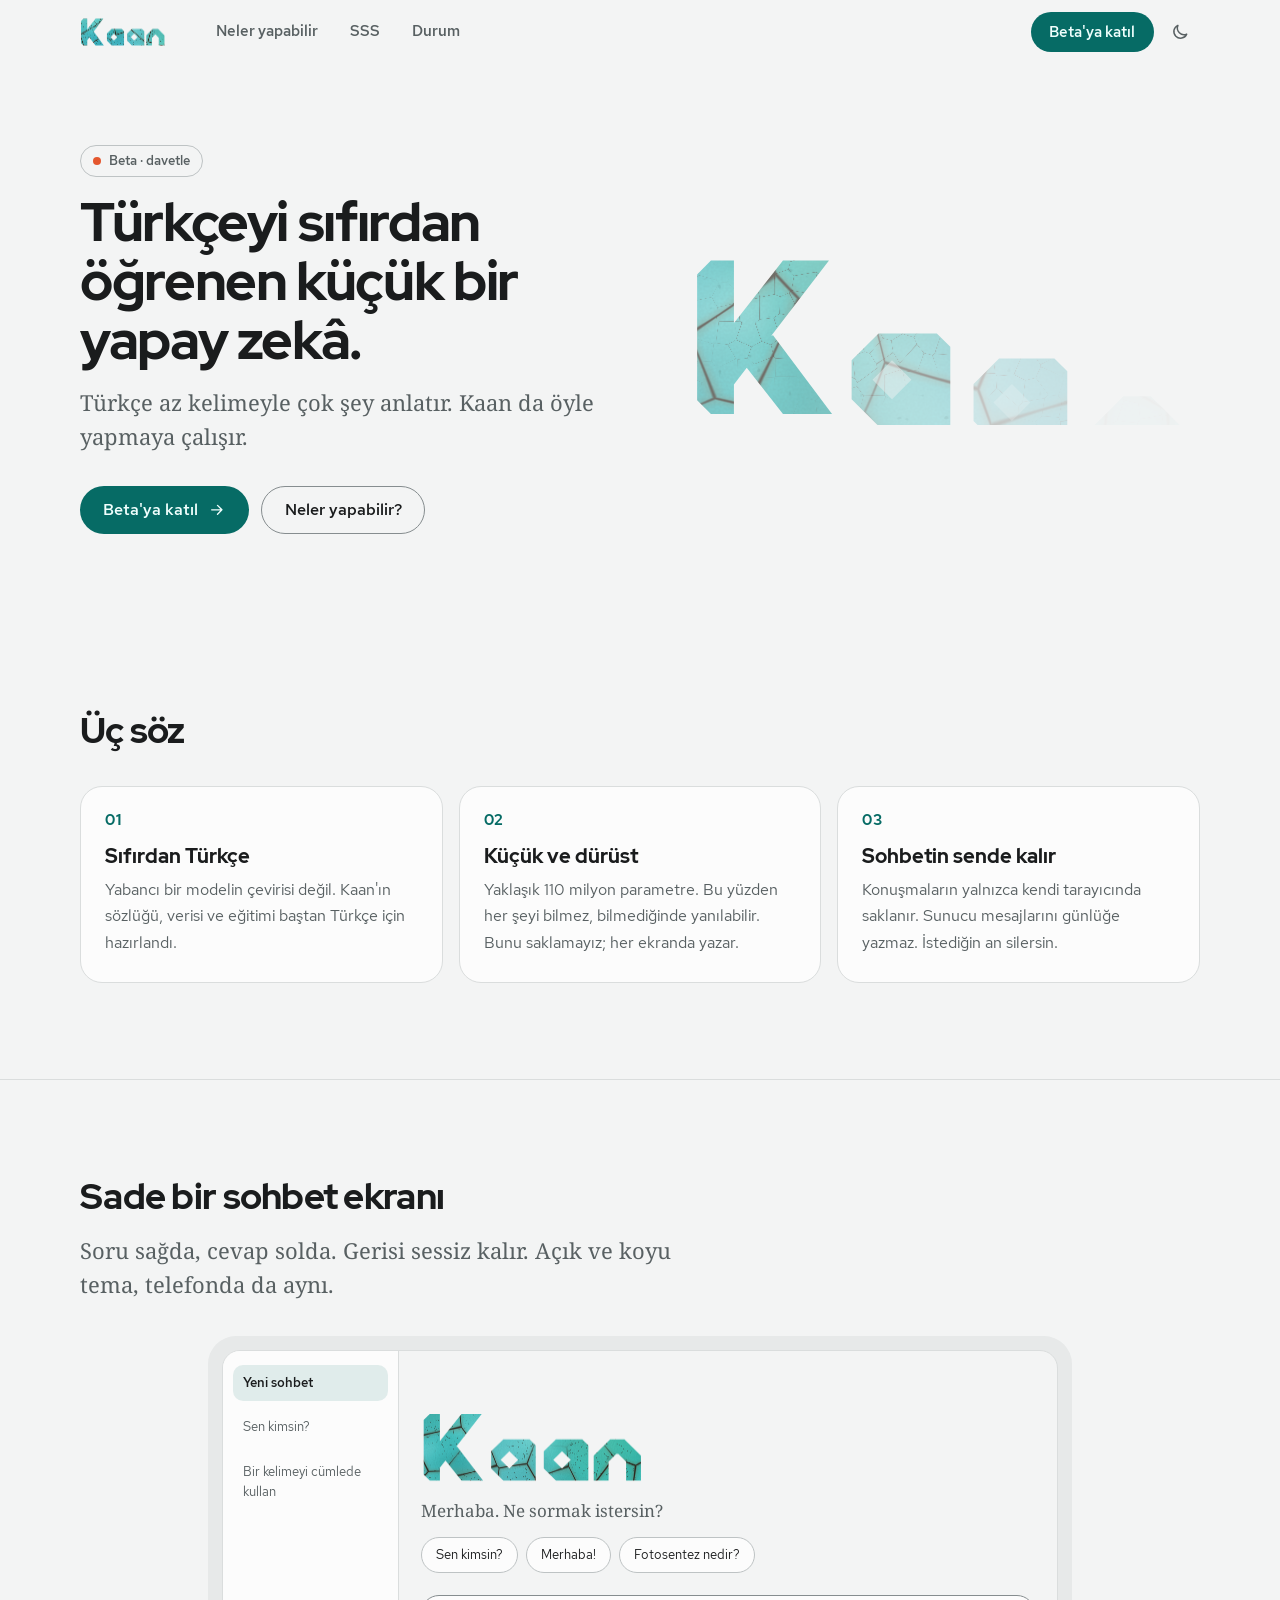
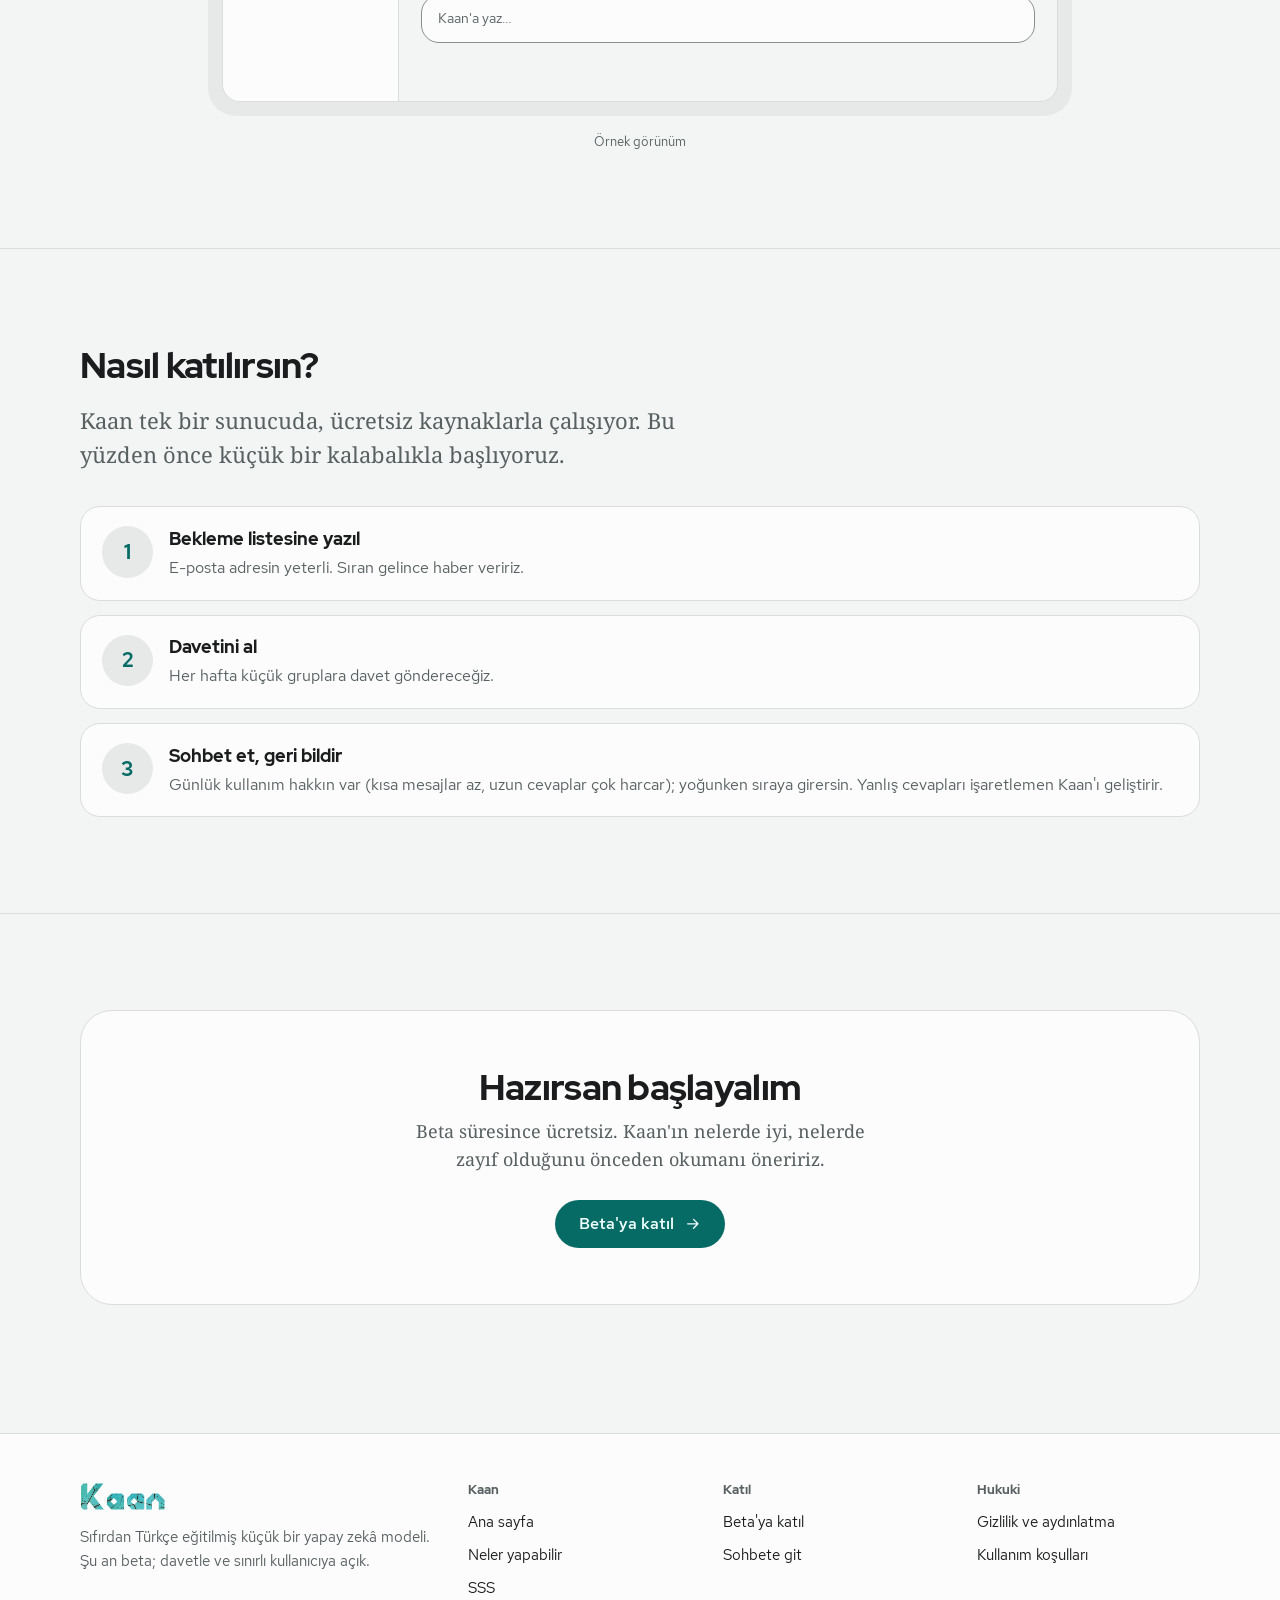
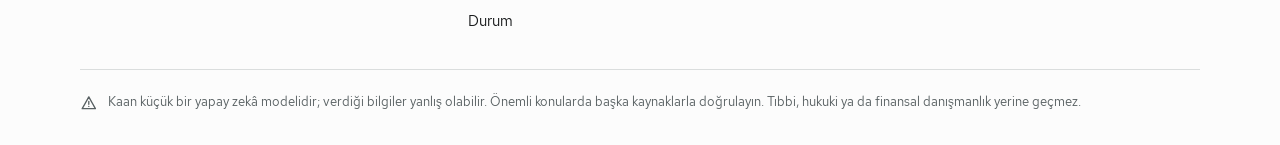
==== commit 18dd7415: "Günlük hak artık token bazlı (site metinleri)" ====
--- a/index.html
+++ b/index.html
@@ -10,14 +10,14 @@
   <link rel="icon" href="favicon.svg" type="image/svg+xml">
   <meta name="theme-color" content="#F3F4F4" media="(prefers-color-scheme: light)">
   <meta name="theme-color" content="#17181A" media="(prefers-color-scheme: dark)">
-  <link rel="stylesheet" href="yazi.css?v=20261015134241">
-  <link rel="stylesheet" href="tokenlar.css?v=20261015134241">
-  <link rel="stylesheet" href="taban.css?v=20261015134241">
-  <link rel="stylesheet" href="bilesenler.css?v=20261015134241">
-  <link rel="stylesheet" href="hareket.css?v=20261015134241">
-  <link rel="stylesheet" href="site.css?v=20261015134241">
-  <script src="tema-erken.js?v=20261015134241"></script>
-  <script type="module" src="site.js?v=20261015134241"></script>
+  <link rel="stylesheet" href="yazi.css?v=20261015140053">
+  <link rel="stylesheet" href="tokenlar.css?v=20261015140053">
+  <link rel="stylesheet" href="taban.css?v=20261015140053">
+  <link rel="stylesheet" href="bilesenler.css?v=20261015140053">
+  <link rel="stylesheet" href="hareket.css?v=20261015140053">
+  <link rel="stylesheet" href="site.css?v=20261015140053">
+  <script src="tema-erken.js?v=20261015140053"></script>
+  <script type="module" src="site.js?v=20261015140053"></script>
 </head>
 <body data-sayfa="ana">
   <svg width="0" height="0" style="position:absolute" aria-hidden="true" focusable="false">
@@ -104,7 +104,7 @@
         <ol class="adimlar">
           <li class="adim gizli-basla"><div><h3>Bekleme listesine yazıl</h3><p>E-posta adresin yeterli. Sıran gelince haber veririz.</p></div></li>
           <li class="adim gizli-basla"><div><h3>Davetini al</h3><p>Her hafta küçük gruplara davet göndereceğiz.</p></div></li>
-          <li class="adim gizli-basla"><div><h3>Sohbet et, geri bildir</h3><p>Günlük mesaj hakkın var; yoğunken sıraya girersin. Yanlış cevapları işaretlemen Kaan'ı geliştirir.</p></div></li>
+          <li class="adim gizli-basla"><div><h3>Sohbet et, geri bildir</h3><p>Günlük kullanım hakkın var (kısa mesajlar az, uzun cevaplar çok harcar); yoğunken sıraya girersin. Yanlış cevapları işaretlemen Kaan'ı geliştirir.</p></div></li>
         </ol>
       </div>
     </section>
--- a/bilesenler.css
+++ b/bilesenler.css
@@ -509,7 +509,11 @@
 .giris-alt { margin: 1.4rem 0 0; padding-top: 1rem; border-top: 1px solid var(--cizgi); font-size: 0.875rem; color: var(--murekkep-2); }
 .giris-alt a { color: var(--vurgu); text-underline-offset: 3px; }
 .kota { font-size: 0.8125rem; line-height: 1.5; color: var(--murekkep-2); white-space: nowrap; font-variant-numeric: tabular-nums; }
+.kota { display: inline-flex; align-items: center; gap: 7px; }
+.kota-cubuk { position: relative; display: block; width: 2.2rem; height: 4px; border-radius: 999px; background: var(--cizgi-guclu); overflow: hidden; flex: none; }
+.kota-cubuk i { position: absolute; inset: 0; border-radius: inherit; background: var(--vurgu); transform-origin: left; transition: transform 0.8s var(--ease-cikis); }
 .kota[data-az] { color: var(--hata); font-weight: 500; }
+.kota[data-az] .kota-cubuk i { background: var(--hata); }
 .hesap-karti { padding: 14px 16px; border-radius: 16px; background: var(--yuzey-2); }
 .hesap-karti p { margin: 0; }
 .hesap-karti .metin-dugme { justify-self: start; margin-left: -0.85rem; }
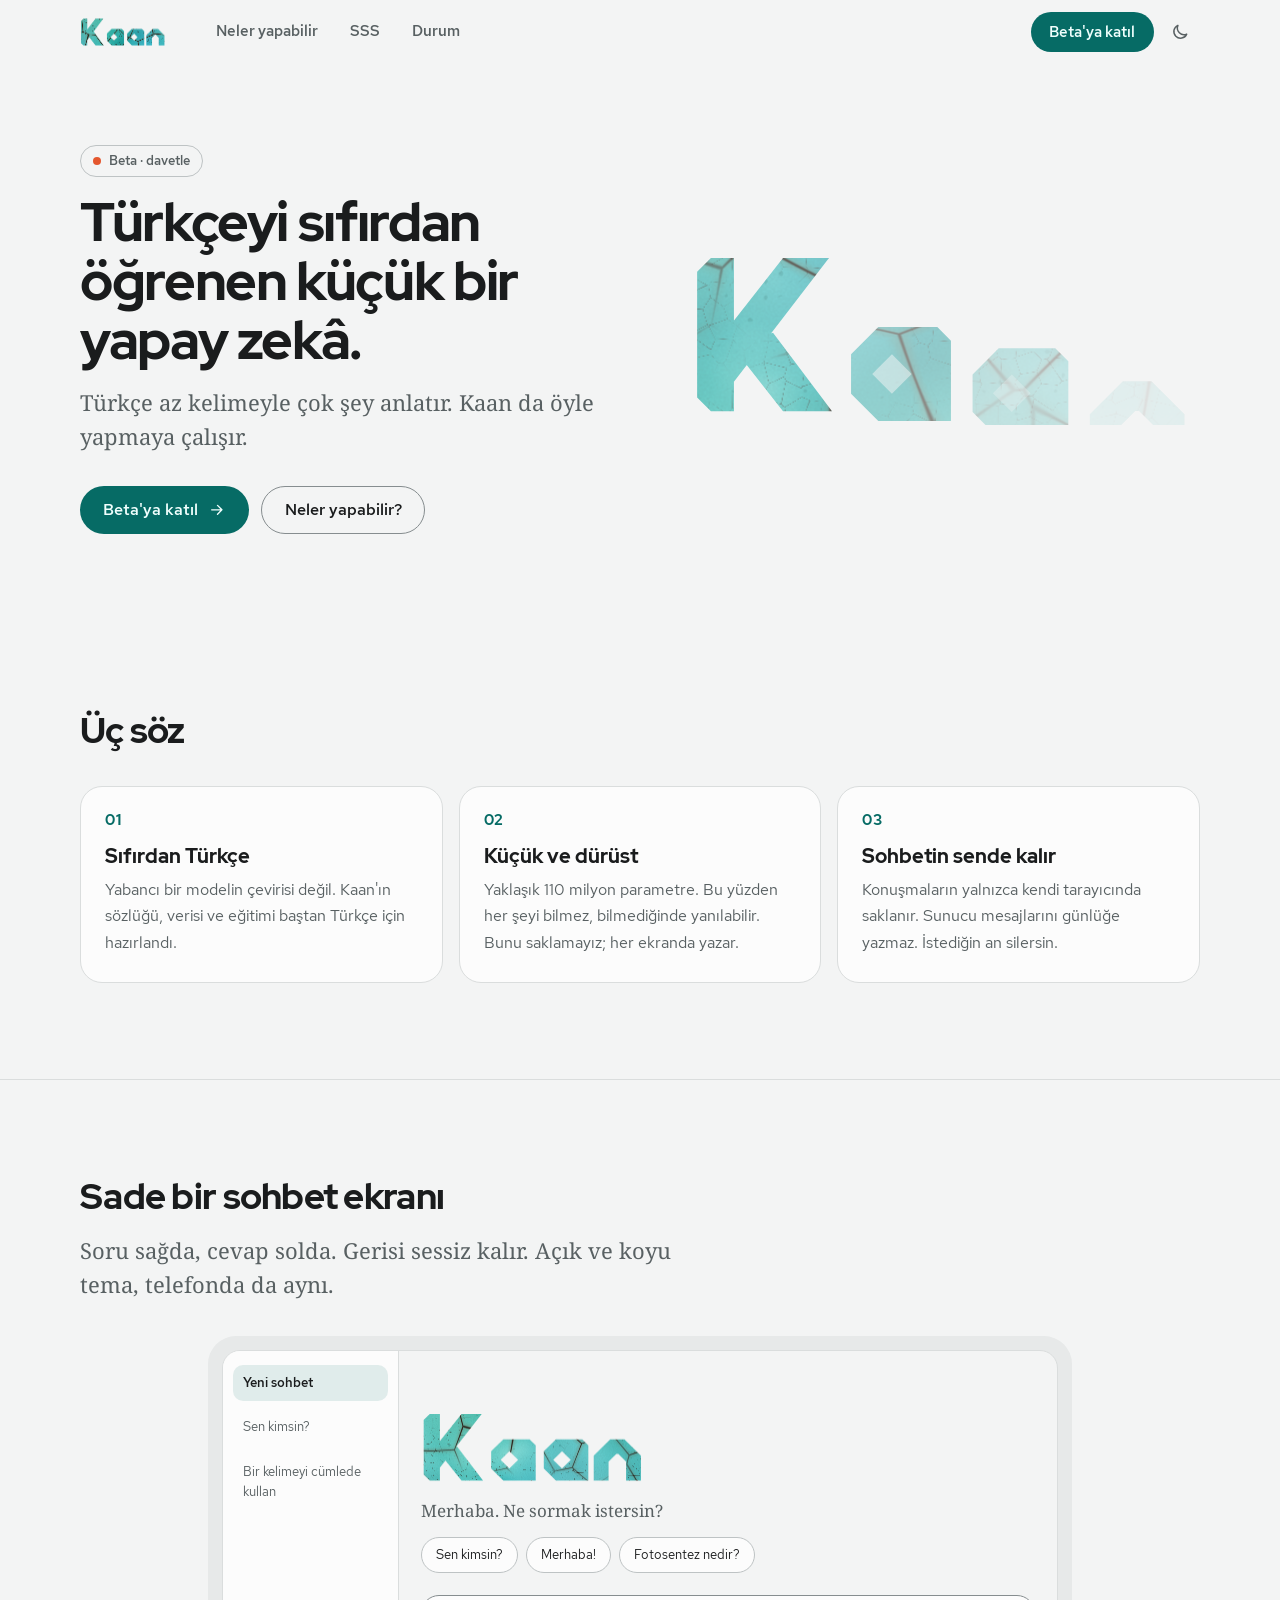
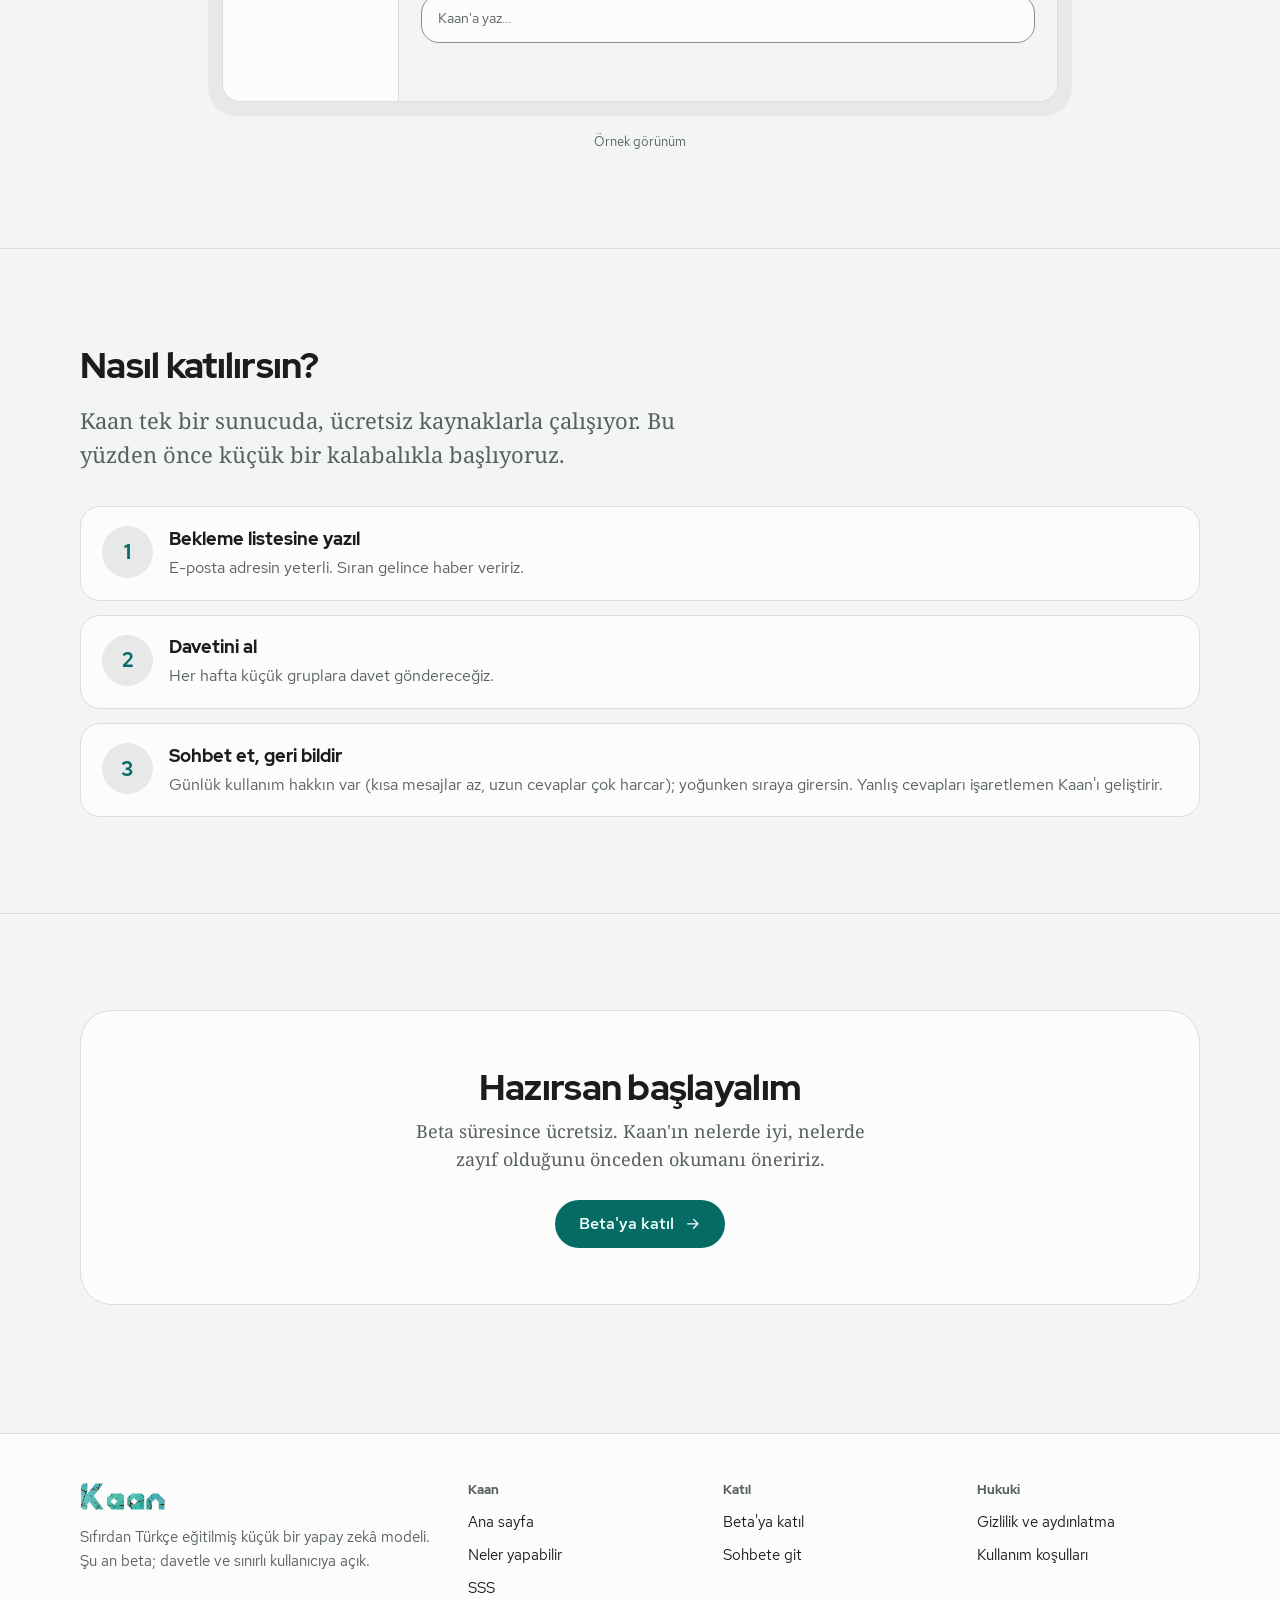
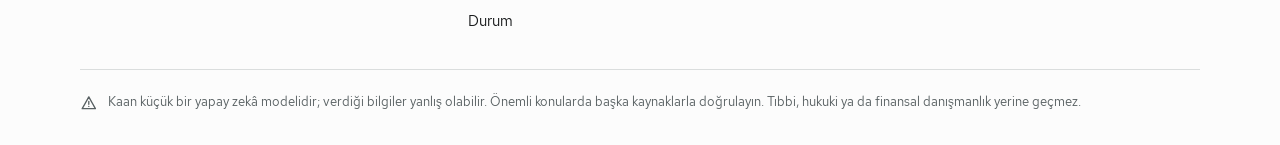
==== commit ee44b927: "Uygulama bağlantısı kaan.tiyatrotist.com.tr; gizlilikte Cloudflare" ====
--- a/index.html
+++ b/index.html
@@ -10,14 +10,14 @@
   <link rel="icon" href="favicon.svg" type="image/svg+xml">
   <meta name="theme-color" content="#F3F4F4" media="(prefers-color-scheme: light)">
   <meta name="theme-color" content="#17181A" media="(prefers-color-scheme: dark)">
-  <link rel="stylesheet" href="yazi.css?v=20261015140053">
-  <link rel="stylesheet" href="tokenlar.css?v=20261015140053">
-  <link rel="stylesheet" href="taban.css?v=20261015140053">
-  <link rel="stylesheet" href="bilesenler.css?v=20261015140053">
-  <link rel="stylesheet" href="hareket.css?v=20261015140053">
-  <link rel="stylesheet" href="site.css?v=20261015140053">
-  <script src="tema-erken.js?v=20261015140053"></script>
-  <script type="module" src="site.js?v=20261015140053"></script>
+  <link rel="stylesheet" href="yazi.css?v=20261015204540">
+  <link rel="stylesheet" href="tokenlar.css?v=20261015204540">
+  <link rel="stylesheet" href="taban.css?v=20261015204540">
+  <link rel="stylesheet" href="bilesenler.css?v=20261015204540">
+  <link rel="stylesheet" href="hareket.css?v=20261015204540">
+  <link rel="stylesheet" href="site.css?v=20261015204540">
+  <script src="tema-erken.js?v=20261015204540"></script>
+  <script type="module" src="site.js?v=20261015204540"></script>
 </head>
 <body data-sayfa="ana">
   <svg width="0" height="0" style="position:absolute" aria-hidden="true" focusable="false">
@@ -131,7 +131,7 @@
           <li><a href="./">Ana sayfa</a></li><li><a href="sinirlar.html">Neler yapabilir</a></li><li><a href="sss.html">SSS</a></li><li><a href="durum.html">Durum</a></li>
         </ul></nav>
         <nav aria-label="Katıl"><h2>Katıl</h2><ul>
-          <li><a href="beta.html">Beta'ya katıl</a></li><li><a href="https://kaan.shares.zrok.io/" data-uygulama>Sohbete git</a></li>
+          <li><a href="beta.html">Beta'ya katıl</a></li><li><a href="https://kaan.tiyatrotist.com.tr/" data-uygulama>Sohbete git</a></li>
         </ul></nav>
         <nav aria-label="Hukuki"><h2>Hukuki</h2><ul>
           <li><a href="gizlilik.html">Gizlilik ve aydınlatma</a></li><li><a href="kosullar.html">Kullanım koşulları</a></li>
--- a/bilesenler.css
+++ b/bilesenler.css
@@ -13,6 +13,7 @@
   position: relative;
   display: grid;
   grid-template-rows: auto auto minmax(0, 1fr) auto;
+  grid-template-columns: minmax(0, 1fr);   /* örtük "auto" sütun, kırılmayan bir satırla (uzun başlık vb.) telefonda sayfayı genişletiyordu */
   min-width: 0;
   height: 100dvh;
 }
@@ -264,10 +265,15 @@
 .acilis-ic { display: grid; justify-items: center; gap: 1.1rem; padding: 0 16px; text-align: center; }
 .acilis-isaret { position: relative; width: min(80vw, 27rem); }
 .acilis-isaret canvas { position: absolute; left: 0; top: 0; transform-origin: 0 0; }
-.acilis-yedek { display: block; width: 100%; height: auto; overflow: visible; transition: opacity 0.9s var(--ease-yumusak) 0.35s; }
+.acilis-yedek { display: block; width: 100%; height: auto; overflow: visible; }
 .acilis-yedek .yedek-harf path { fill: url(#firuze-gradyan); }
 .acilis-yedek .yedek-n path { fill: none; stroke: url(#firuze-gradyan); stroke-width: 22; stroke-linejoin: miter; stroke-miterlimit: 4; }
-.acilis-isaret:has(canvas[data-hazir]) .acilis-yedek { opacity: 0; }
+/* Taşlı logo, düz logonun harf yükselişi bitene dek gizli bekler; sonra aynı geometrinin üstünde yerinde belirir, düz logo ardından söner */
+.acilis-isaret .tas[data-hazir] { opacity: 0; }
+.acilis-isaret[data-yedek-bitti] .tas[data-hazir] { opacity: 1; transition-duration: 0.6s; }
+.acilis-isaret[data-yedek-bitti]:has(canvas[data-hazir]) .acilis-yedek { opacity: 0; transition: opacity 0.25s linear 0.6s; }
+.acilis.ucuyor .acilis-isaret .tas { opacity: 1; transition: none; }      /* uçuşta yalnızca taşlı logo: ikinci kopya kalmaz */
+.acilis.ucuyor .acilis-yedek { opacity: 0; transition: none; }
 .acilis.ucuyor { background: transparent; transition: background-color 0.7s var(--ease-yumusak); }
 .acilis.ucuyor[data-gizli] { transform: none; }
 .acilis.ucuyor .acilis-yazi { opacity: 0; transition: opacity 0.35s; }
@@ -345,6 +351,46 @@
 .efor-dugme:hover, .efor-dugme[aria-expanded="true"] { background: var(--yuzey-2); color: var(--murekkep); }
 .efor-dugme:active { transform: scale(0.95); }
 .efor-dugme .simge { width: 1.05rem; height: 1.05rem; }
+
+/* ---------- Günlük hak halkası (gönder düğmesinin yanında): içi boş halka, dolu kısım = harcanan ---------- */
+.arac-sag { display: flex; align-items: center; gap: 4px; flex: none; }
+.hak { position: relative; }
+.hak-halka { display: grid; place-items: center; width: 2.25rem; height: 2.25rem; border-radius: 50%; transition: background-color var(--sure-hizli), transform var(--sure) var(--ease-yay); }
+.hak-halka:hover, .hak[data-acik] .hak-halka { background: var(--yuzey-2); }
+.hak-halka:active { transform: scale(0.92); }
+.hak-halka svg { width: 1.45rem; height: 1.45rem; transform: rotate(-90deg); overflow: visible; }
+.hak-iz, .hak-dolu { fill: none; stroke-width: 2.6; }
+.hak-iz { stroke: var(--cizgi-guclu); }
+.hak-dolu { stroke: var(--vurgu); stroke-linecap: round; stroke-dasharray: 0 100; transition: stroke-dasharray 0.9s var(--ease-cikis), stroke var(--sure); }
+.hak[data-az] .hak-dolu { stroke: var(--mercan); }
+.hak[data-bitti] .hak-dolu { stroke: var(--hata); }
+.hak.degisti .hak-halka svg { animation: hak-nabiz 0.7s var(--ease-yay); }
+@keyframes hak-nabiz { 40% { transform: rotate(-90deg) scale(1.18); } }
+.hak-ayrinti {
+  position: absolute; right: -2.75rem; bottom: calc(100% + 12px); z-index: 30; width: 17.5rem; padding: 14px 16px 12px;
+  background: var(--yuzey); border: 1px solid var(--cizgi-guclu); border-radius: 18px; box-shadow: var(--golge);
+  opacity: 0; visibility: hidden; transform: translateY(6px) scale(0.97); transform-origin: calc(100% - 3.9rem) 100%;
+  transition: opacity 0.18s var(--ease-yumusak), transform 0.25s var(--ease-yay), visibility 0s linear 0.18s; pointer-events: none;
+}
+.hak-ayrinti::after { content: ""; position: absolute; left: 0; right: 0; top: 100%; height: 14px; } /* üzerine gelirken boşlukta kapanmasın */
+.hak:hover .hak-ayrinti, .hak:focus-within .hak-ayrinti, .hak[data-acik] .hak-ayrinti {
+  opacity: 1; visibility: visible; transform: none; pointer-events: auto; transition-delay: 0.08s, 0.08s, 0s;
+}
+.hak-ust { display: flex; align-items: baseline; justify-content: space-between; gap: 8px; }
+.hak-ust strong { font: 600 0.9375rem/1.3 var(--yazi-arayuz); }
+.hak-yuzde { font: 600 1.25rem/1 var(--yazi-baslik); color: var(--vurgu); font-variant-numeric: tabular-nums; }
+.hak[data-az] .hak-yuzde { color: var(--mercan); }
+.hak[data-bitti] .hak-yuzde { color: var(--hata); }
+.hak-cubuk { position: relative; height: 5px; margin: 10px 0 12px; border-radius: 999px; background: var(--yuzey-2); overflow: hidden; }
+.hak-cubuk i { position: absolute; inset: 0; border-radius: inherit; background: var(--vurgu); transform-origin: left; transition: transform 0.9s var(--ease-cikis); }
+.hak[data-az] .hak-cubuk i { background: var(--mercan); }
+.hak[data-bitti] .hak-cubuk i { background: var(--hata); }
+.hak-ayrinti dl { display: grid; gap: 6px; margin: 0; }
+.hak-satir { display: flex; justify-content: space-between; gap: 12px; font-size: 0.8125rem; }
+.hak-satir dt { color: var(--murekkep-2); }
+.hak-satir dd { margin: 0; text-align: right; font-weight: 500; font-variant-numeric: tabular-nums; }
+.hak-satir dd small { font-weight: 400; color: var(--murekkep-2); font-size: 0.75rem; }
+.hak-not { margin: 10px 0 0; padding-top: 10px; border-top: 1px solid var(--cizgi); font-size: 0.75rem; line-height: 1.5; color: var(--murekkep-2); }
 
 /* ---------- "Kaynaklarla cevapla" anahtarı (efor seçicinin yanında) ---------- */
 .arac-sol { display: flex; align-items: center; gap: 2px; min-width: 0; }
@@ -480,6 +526,7 @@
   .efor-dugme { min-height: 2.75rem; }
   .kaynak-dugme { min-height: 2.75rem; }
   .kaynak-bag { min-height: 2.25rem; }
+  .hak-halka { width: 2.75rem; height: 2.75rem; }
   .anahtar { width: 3.1rem; height: 1.85rem; }
   .anahtar i { width: calc(1.85rem - 6px); height: calc(1.85rem - 6px); }
   .anahtar[aria-checked="true"] i { transform: translateX(1.25rem); }
@@ -509,11 +556,8 @@
 .giris-alt { margin: 1.4rem 0 0; padding-top: 1rem; border-top: 1px solid var(--cizgi); font-size: 0.875rem; color: var(--murekkep-2); }
 .giris-alt a { color: var(--vurgu); text-underline-offset: 3px; }
 .kota { font-size: 0.8125rem; line-height: 1.5; color: var(--murekkep-2); white-space: nowrap; font-variant-numeric: tabular-nums; }
-.kota { display: inline-flex; align-items: center; gap: 7px; }
-.kota-cubuk { position: relative; display: block; width: 2.2rem; height: 4px; border-radius: 999px; background: var(--cizgi-guclu); overflow: hidden; flex: none; }
-.kota-cubuk i { position: absolute; inset: 0; border-radius: inherit; background: var(--vurgu); transform-origin: left; transition: transform 0.8s var(--ease-cikis); }
 .kota[data-az] { color: var(--hata); font-weight: 500; }
-.kota[data-az] .kota-cubuk i { background: var(--hata); }
+
 .hesap-karti { padding: 14px 16px; border-radius: 16px; background: var(--yuzey-2); }
 .hesap-karti p { margin: 0; }
 .hesap-karti .metin-dugme { justify-self: start; margin-left: -0.85rem; }
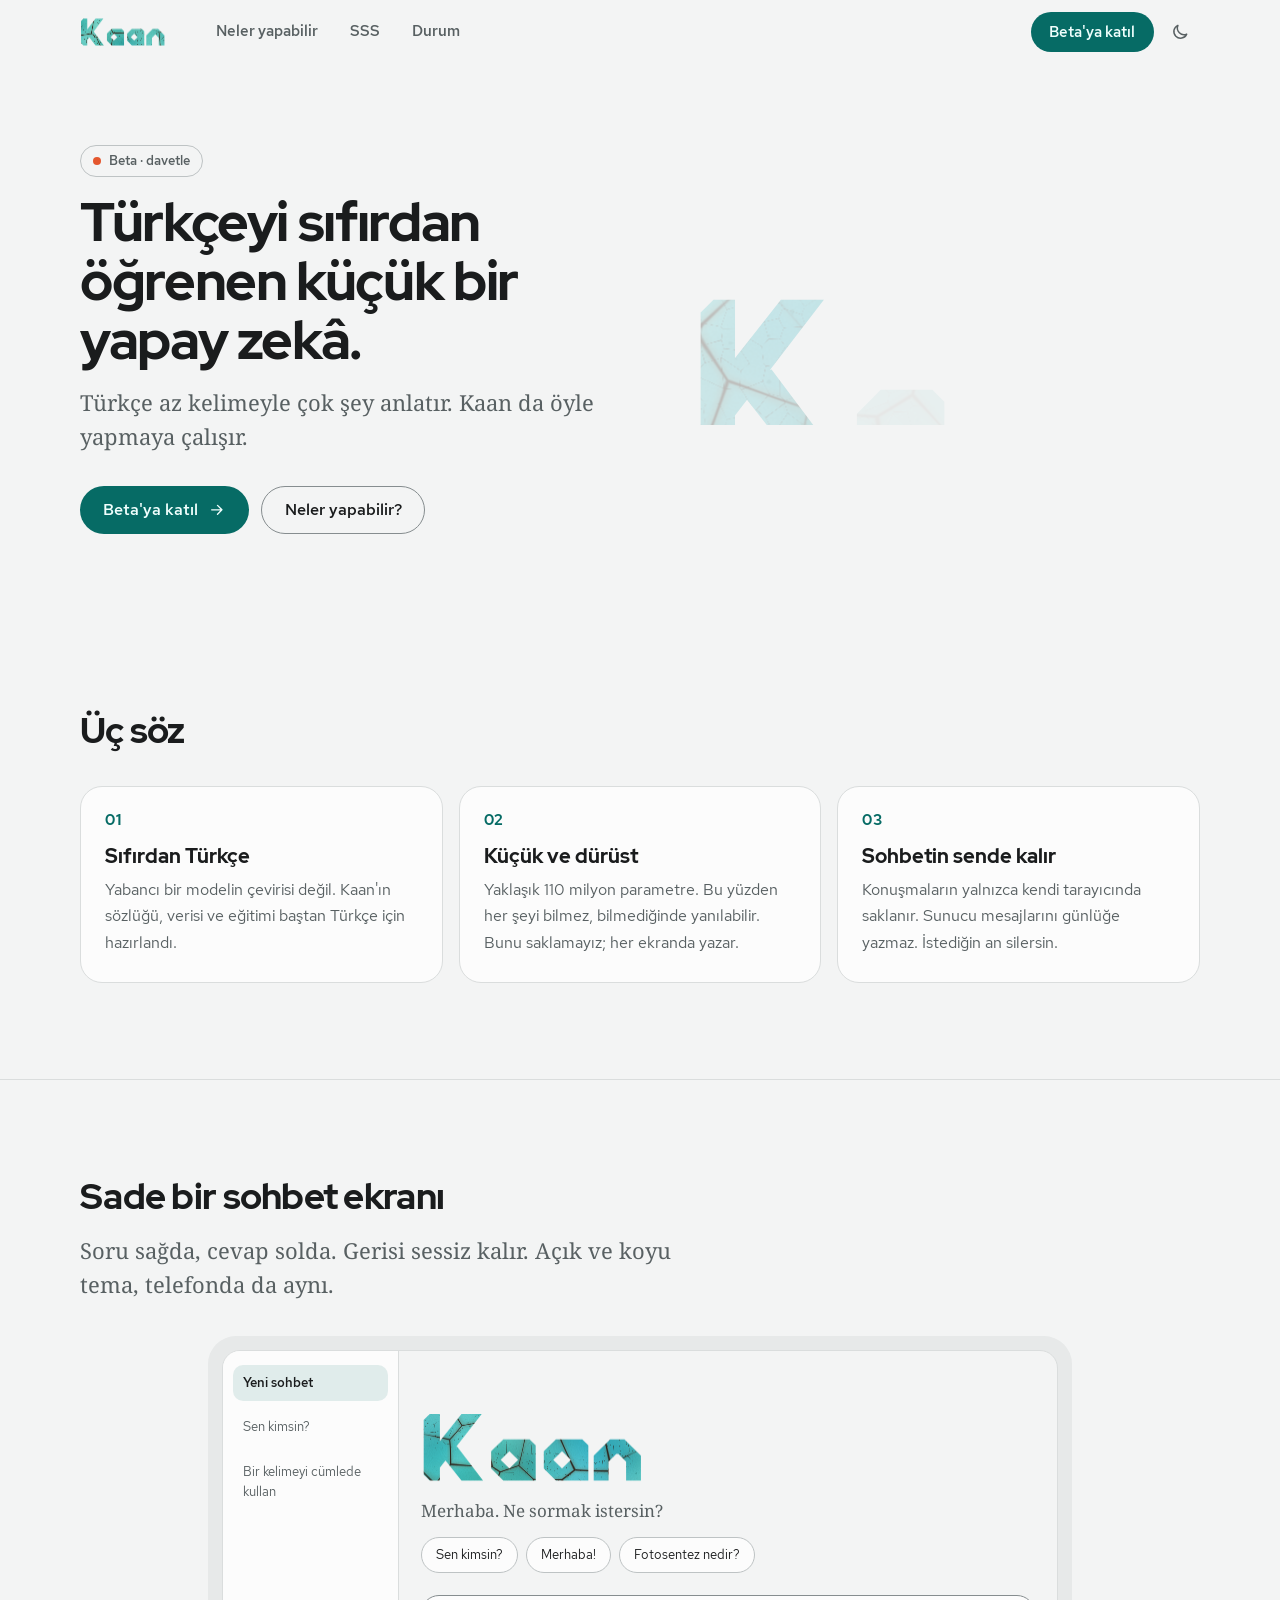
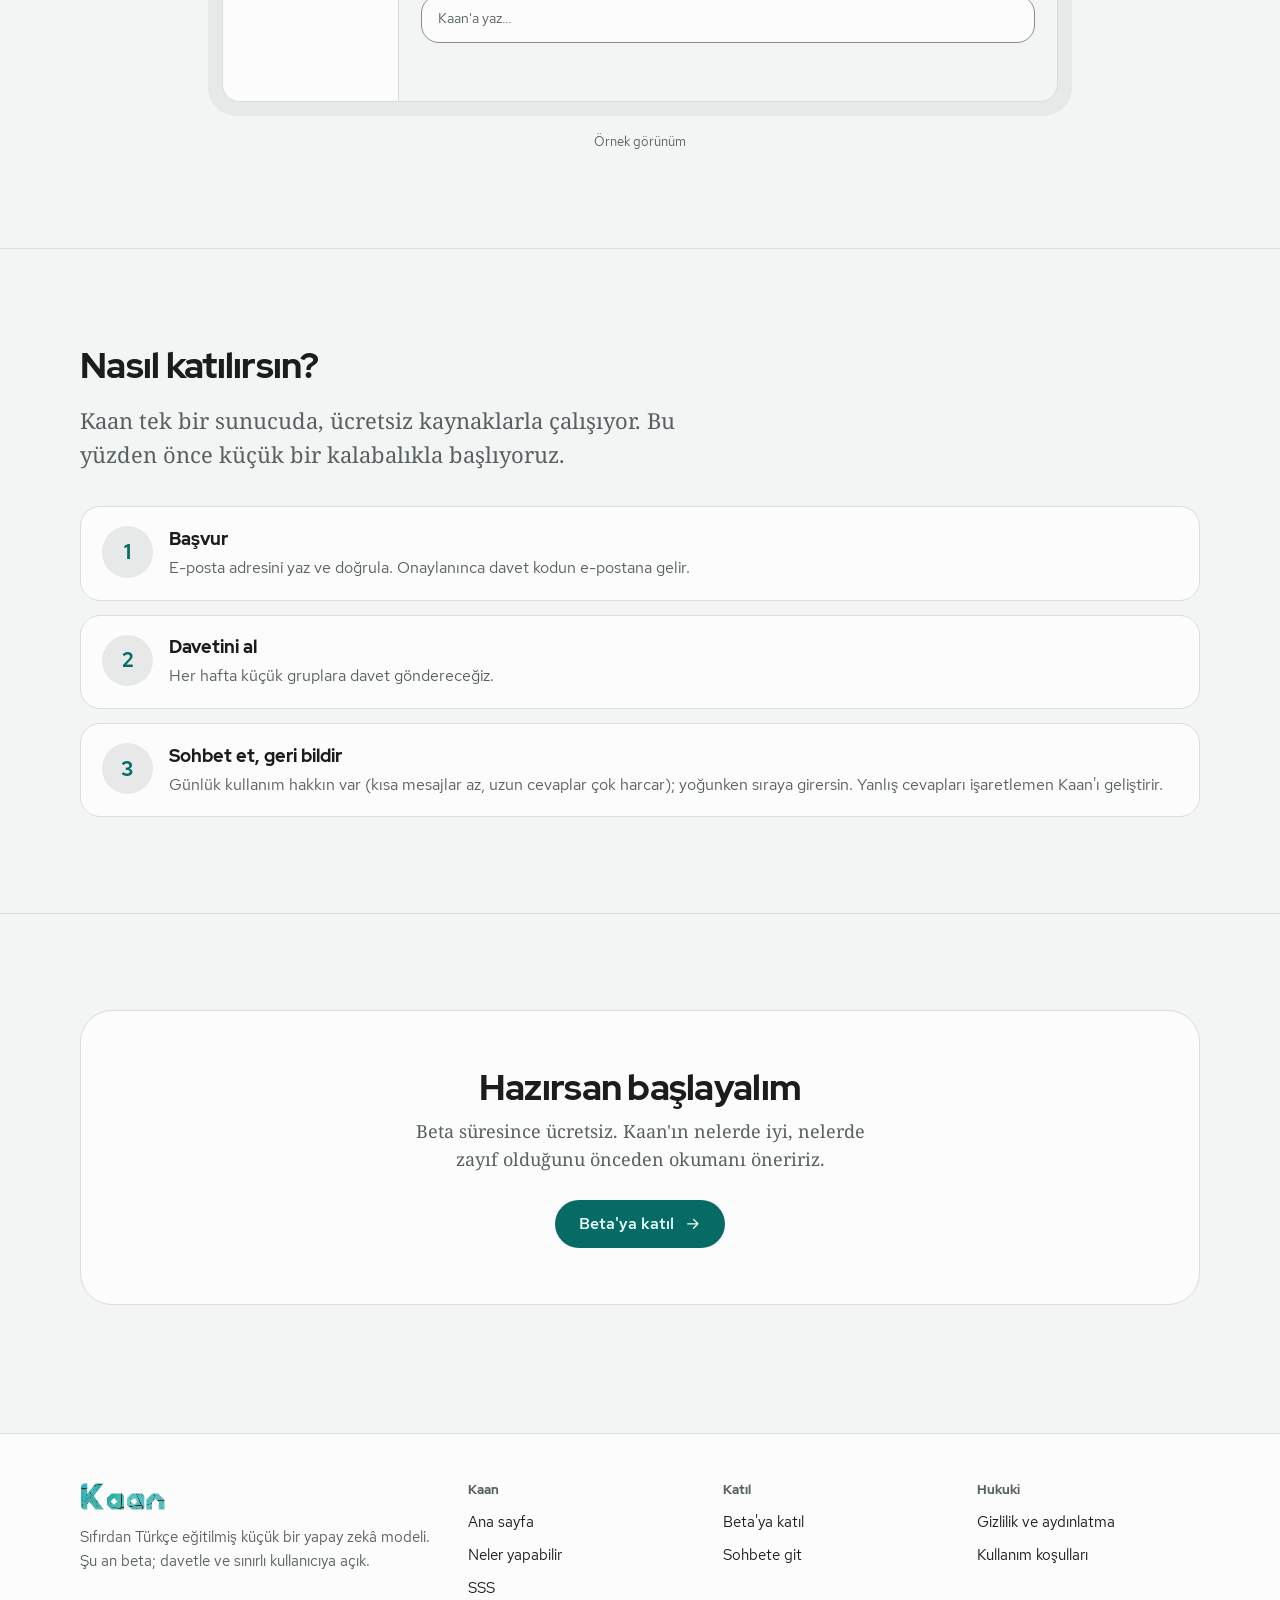
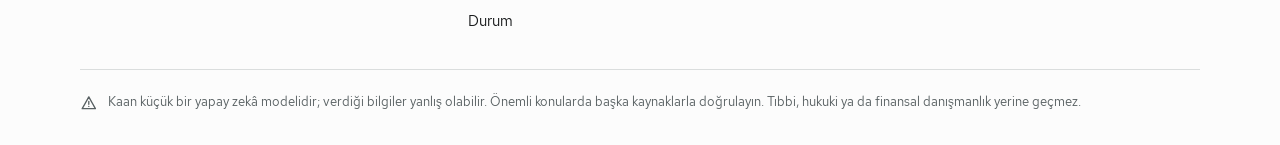
==== commit 7e0bff07: "Beta basvurusu: bekleme listesi yerine basvuru sayfasi; gizlilikte basvuru ve Resend" ====
--- a/index.html
+++ b/index.html
@@ -10,14 +10,14 @@
   <link rel="icon" href="favicon.svg" type="image/svg+xml">
   <meta name="theme-color" content="#F3F4F4" media="(prefers-color-scheme: light)">
   <meta name="theme-color" content="#17181A" media="(prefers-color-scheme: dark)">
-  <link rel="stylesheet" href="yazi.css?v=20261015204540">
-  <link rel="stylesheet" href="tokenlar.css?v=20261015204540">
-  <link rel="stylesheet" href="taban.css?v=20261015204540">
-  <link rel="stylesheet" href="bilesenler.css?v=20261015204540">
-  <link rel="stylesheet" href="hareket.css?v=20261015204540">
-  <link rel="stylesheet" href="site.css?v=20261015204540">
-  <script src="tema-erken.js?v=20261015204540"></script>
-  <script type="module" src="site.js?v=20261015204540"></script>
+  <link rel="stylesheet" href="yazi.css?v=20261016200013">
+  <link rel="stylesheet" href="tokenlar.css?v=20261016200013">
+  <link rel="stylesheet" href="taban.css?v=20261016200013">
+  <link rel="stylesheet" href="bilesenler.css?v=20261016200013">
+  <link rel="stylesheet" href="hareket.css?v=20261016200013">
+  <link rel="stylesheet" href="site.css?v=20261016200013">
+  <script src="tema-erken.js?v=20261016200013"></script>
+  <script type="module" src="site.js?v=20261016200013"></script>
 </head>
 <body data-sayfa="ana">
   <svg width="0" height="0" style="position:absolute" aria-hidden="true" focusable="false">
@@ -102,7 +102,7 @@
       <div class="site-ic">
         <div class="bolum-baslik gizli-basla"><h2 class="orta" id="nasil">Nasıl katılırsın?</h2><p class="giris">Kaan tek bir sunucuda, ücretsiz kaynaklarla çalışıyor. Bu yüzden önce küçük bir kalabalıkla başlıyoruz.</p></div>
         <ol class="adimlar">
-          <li class="adim gizli-basla"><div><h3>Bekleme listesine yazıl</h3><p>E-posta adresin yeterli. Sıran gelince haber veririz.</p></div></li>
+          <li class="adim gizli-basla"><div><h3>Başvur</h3><p>E-posta adresini yaz ve doğrula. Onaylanınca davet kodun e-postana gelir.</p></div></li>
           <li class="adim gizli-basla"><div><h3>Davetini al</h3><p>Her hafta küçük gruplara davet göndereceğiz.</p></div></li>
           <li class="adim gizli-basla"><div><h3>Sohbet et, geri bildir</h3><p>Günlük kullanım hakkın var (kısa mesajlar az, uzun cevaplar çok harcar); yoğunken sıraya girersin. Yanlış cevapları işaretlemen Kaan'ı geliştirir.</p></div></li>
         </ol>
